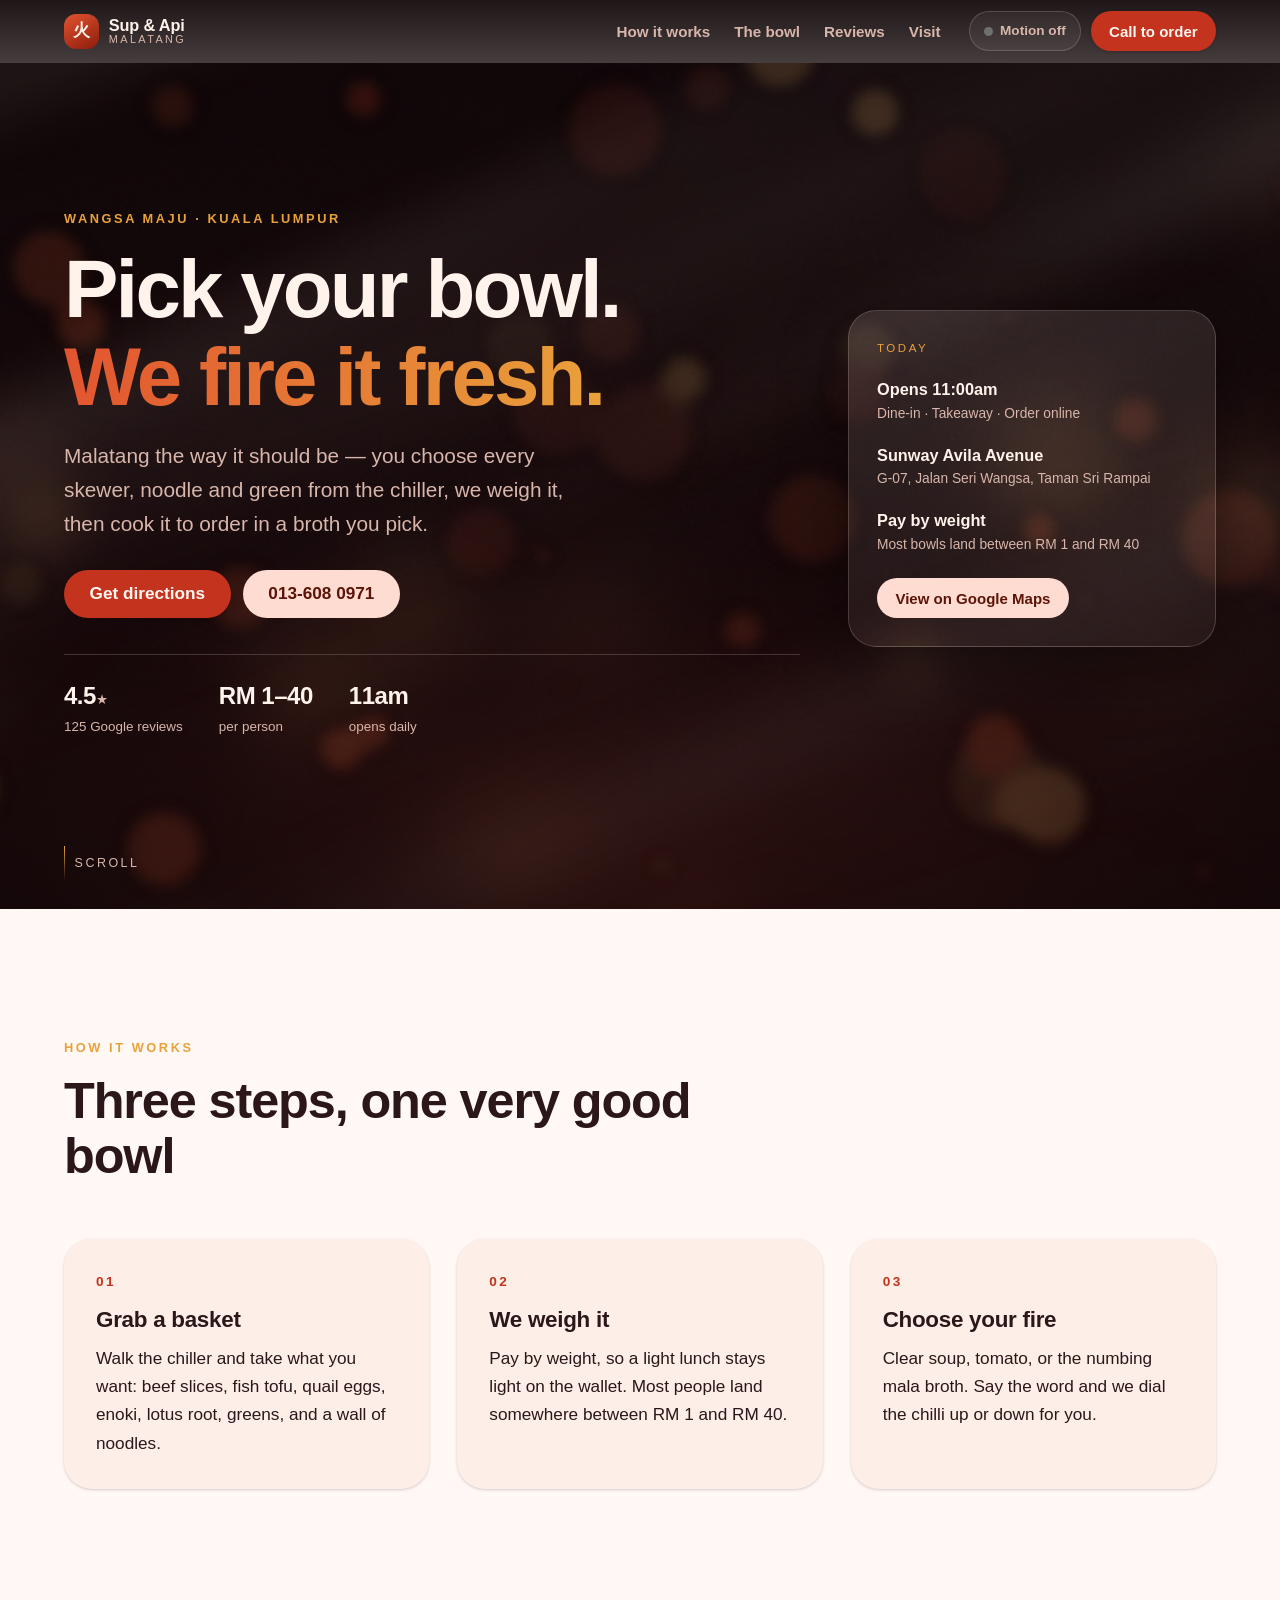
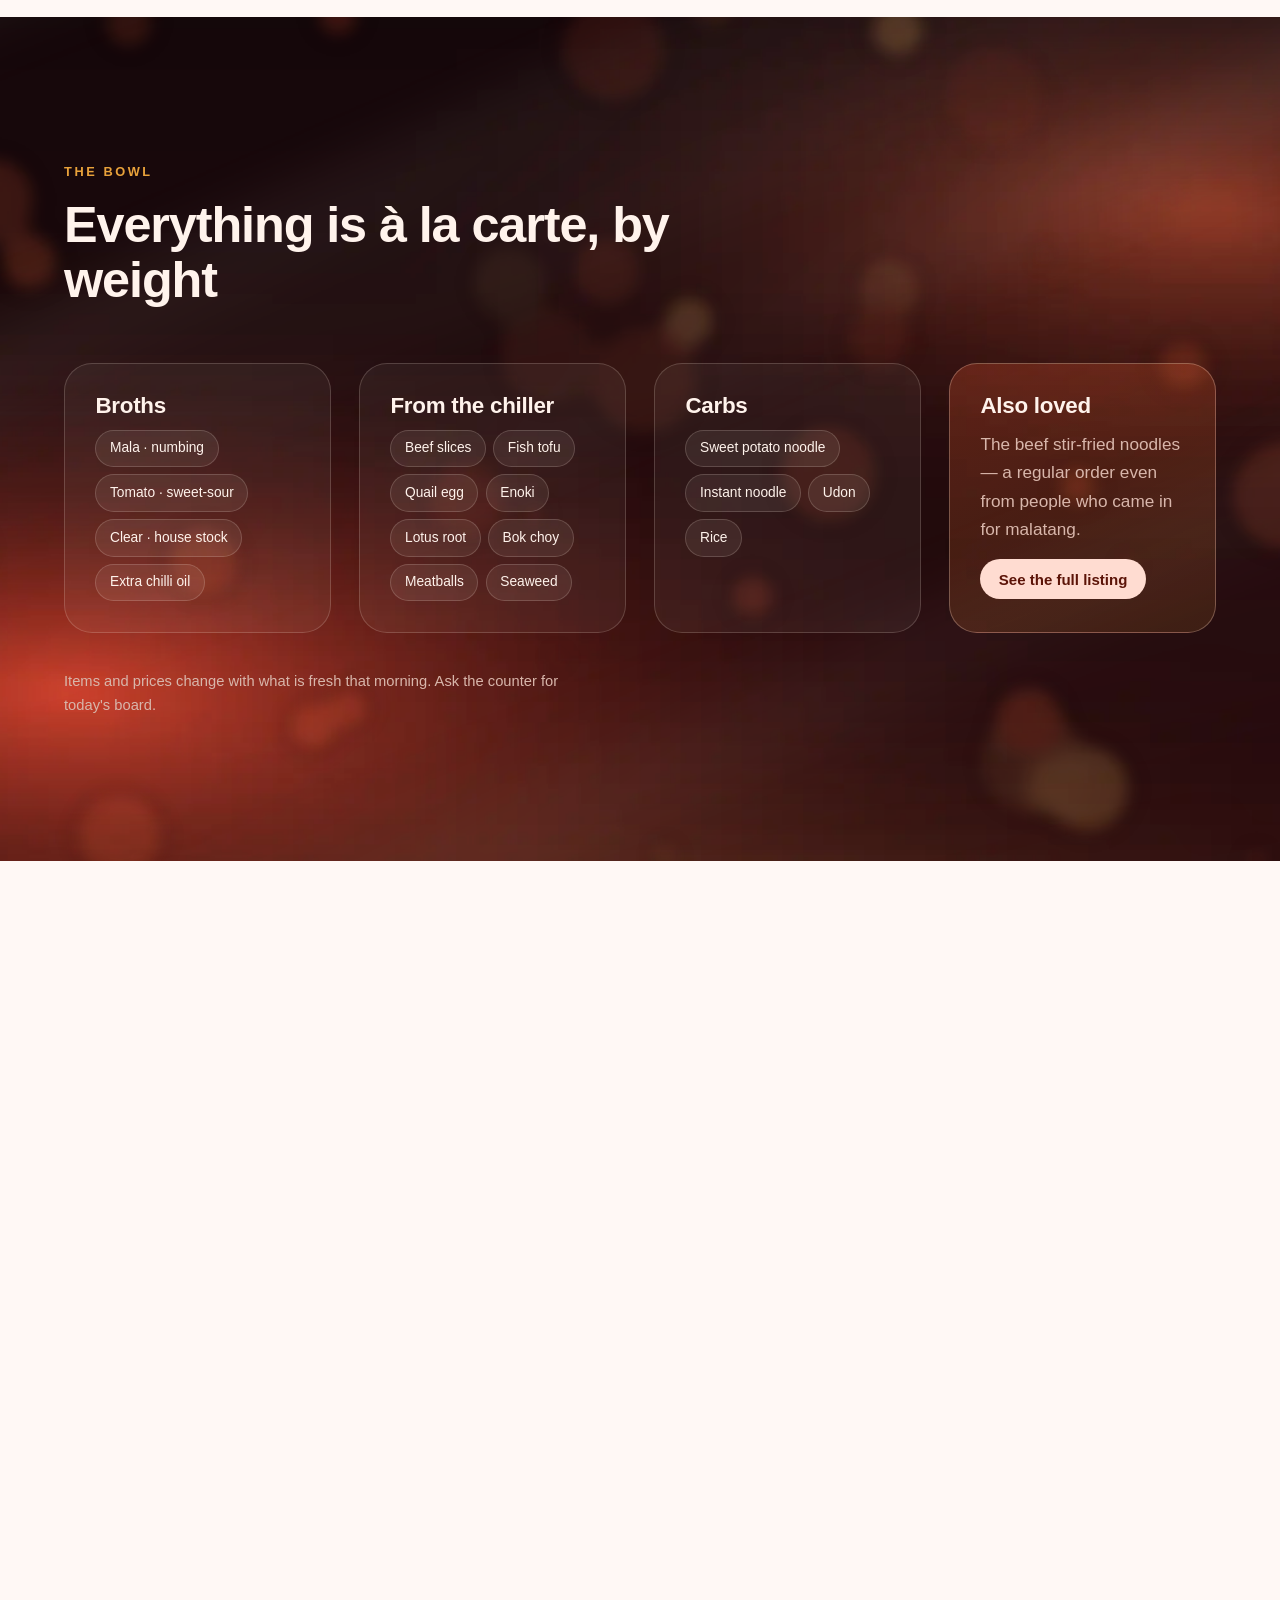
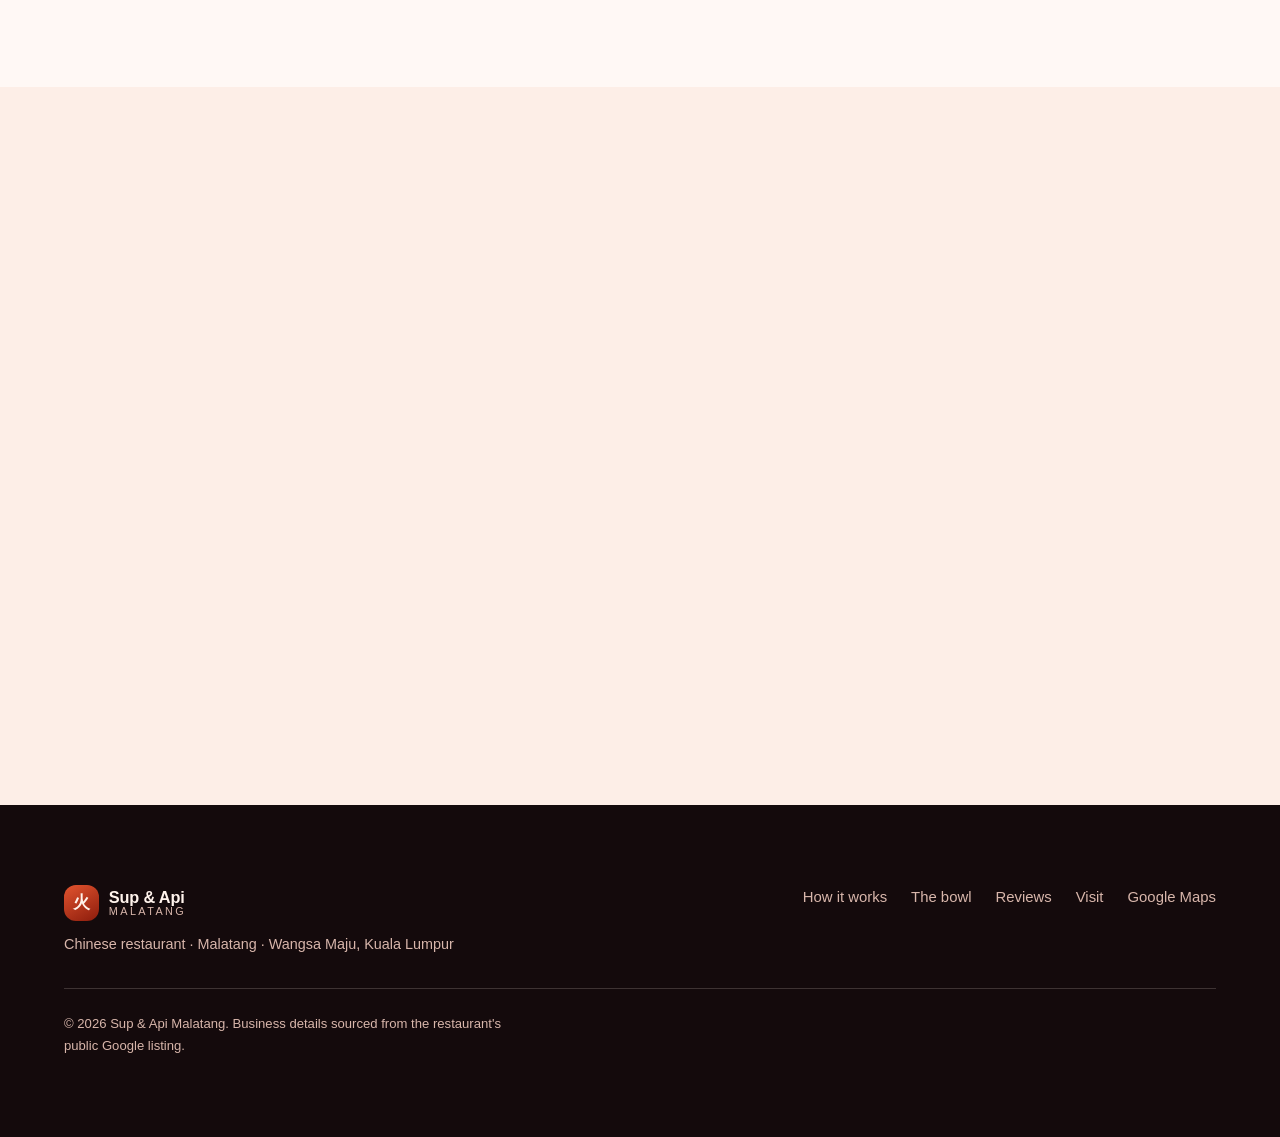
==== index.html @ 3ce21769 "Ship on Vercel: point the origin at the live domain The site is now served from https://supmalatang." ====
<!DOCTYPE html>
<html lang="en" class="no-js">
<head>
<meta charset="utf-8">
<meta name="viewport" content="width=device-width, initial-scale=1, viewport-fit=cover">
<title>Sup &amp; Api Malatang — Halal-friendly Chinese Malatang in Wangsa Maju, KL</title>
<meta name="description" content="Sup &amp; Api Malatang in Taman Sri Rampai, Wangsa Maju. Pick your own ingredients, we fire them fresh in your choice of broth. Rated 4.5★ from 125 Google reviews, RM 1–40 per person. Dine-in and takeaway, open daily from 11am.">
<link rel="canonical" href="https://supmalatang.vercel.app/">
<meta name="theme-color" content="#140a0c">
<meta name="robots" content="index, follow, max-image-preview:large, max-snippet:-1">
<meta name="author" content="Sup &amp; Api Malatang">
<meta name="geo.region" content="MY-14">
<meta name="geo.placename" content="Taman Sri Rampai, Kuala Lumpur">
<meta name="geo.position" content="3.19306;101.73781">
<meta name="ICBM" content="3.19306, 101.73781">

<meta property="og:type" content="restaurant.restaurant">
<meta property="og:site_name" content="Sup &amp; Api Malatang">
<meta property="og:locale" content="en_MY">
<meta property="og:title" content="Sup &amp; Api Malatang — Pick your bowl. We fire it fresh.">
<meta property="og:description" content="Build-your-own malatang in Wangsa Maju, Kuala Lumpur. 4.5★ from 125 Google reviews · RM 1–40 per person · Dine-in &amp; takeaway.">
<meta property="og:url" content="https://supmalatang.vercel.app/">
<meta property="og:image" content="https://supmalatang.vercel.app/assets/img/og.jpg">
<meta property="og:image:secure_url" content="https://supmalatang.vercel.app/assets/img/og.jpg">
<meta property="og:image:type" content="image/jpeg">
<meta property="og:image:width" content="1200">
<meta property="og:image:height" content="630">
<meta property="og:image:alt" content="Sup &amp; Api Malatang — Wangsa Maju, Kuala Lumpur">
<meta name="twitter:card" content="summary_large_image">
<meta name="twitter:title" content="Sup &amp; Api Malatang — Pick your bowl. We fire it fresh.">
<meta name="twitter:description" content="Build-your-own malatang in Wangsa Maju, Kuala Lumpur. 4.5★ · RM 1–40 per person.">
<meta name="twitter:image" content="https://supmalatang.vercel.app/assets/img/og.jpg">
<meta name="twitter:image:alt" content="Sup &amp; Api Malatang — Wangsa Maju, Kuala Lumpur">

<link rel="icon" href="assets/img/favicon.svg" type="image/svg+xml">
<link rel="apple-touch-icon" href="assets/img/apple-touch-icon.png">
<link rel="manifest" href="site.webmanifest">
<link rel="preload" as="image" href="assets/video/hero-poster.jpg" fetchpriority="high">
<link rel="stylesheet" href="assets/css/site.css">
<script>document.documentElement.classList.replace('no-js','js');</script>
</head>
<body>
<a class="skip-link" href="#main">Skip to main content</a>

<header class="site-head" id="top">
  <a class="brand" href="#top" aria-label="Sup and Api Malatang, home">
    <span class="brand__mark" aria-hidden="true">火</span>
    <span class="brand__text"><b>Sup&nbsp;&amp;&nbsp;Api</b><span>Malatang</span></span>
  </a>
  <nav class="site-nav" aria-label="Primary">
    <a href="#how">How it works</a>
    <a href="#menu">The bowl</a>
    <a href="#reviews">Reviews</a>
    <a href="#visit">Visit</a>
  </nav>
  <div class="head-actions">
    <button class="motion-toggle" type="button" id="motion-toggle" aria-pressed="false">
      <span class="motion-toggle__dot" aria-hidden="true"></span>
      <span class="motion-toggle__label">Motion</span>
    </button>
    <a class="btn btn--filled btn--sm" href="tel:+60136080971">Call to order</a>
  </div>
</header>

<main id="main">

  <!-- ── Hero: three parallax depths over a looping ambient plate ── -->
  <section class="hero" id="hero" data-parallax-scene>
    <div class="hero__media" data-parallax-layer data-depth="0.10" aria-hidden="true">
      <video class="hero__video" id="hero-video"
             poster="assets/video/hero-poster.jpg"
             autoplay muted loop playsinline disablepictureinpicture
             preload="metadata" tabindex="-1">
        <source src="assets/video/hero.webm" type="video/webm">
        <source src="assets/video/hero.mp4" type="video/mp4">
      </video>
      <span class="hero__scrim"></span>
    </div>
    <div class="hero__spice" data-parallax-layer data-depth="0.26" aria-hidden="true"></div>
    <div class="hero__steam" data-parallax-layer data-depth="0.46" aria-hidden="true"></div>

    <div class="hero__inner" data-parallax-layer data-depth="-0.08">
      <p class="eyebrow">Wangsa Maju · Kuala Lumpur</p>
      <h1 class="hero__title">Pick your bowl.<br><em>We fire it fresh.</em></h1>
      <p class="hero__lede">Malatang the way it should be — you choose every skewer, noodle and
        green from the chiller, we weigh it, then cook it to order in a broth you pick.</p>
      <div class="cta-row">
        <a class="btn btn--filled" href="https://maps.app.goo.gl/9yixVFVDJVkm1ZBU8"
           target="_blank" rel="noopener">Get directions</a>
        <a class="btn btn--tonal" href="tel:+60136080971">013-608 0971</a>
      </div>
      <ul class="stat-row">
        <li><b>4.5<span aria-hidden="true">★</span></b><span>125 Google reviews</span></li>
        <li><b>RM 1–40</b><span>per person</span></li>
        <li><b>11am</b><span>opens daily</span></li>
      </ul>
    </div>
    <aside class="hero__card" data-parallax-layer data-depth="-0.18">
      <p class="hero__card-label">Today</p>
      <p class="hero__card-line"><b>Opens 11:00am</b><span>Dine-in · Takeaway · Order online</span></p>
      <p class="hero__card-line"><b>Sunway Avila Avenue</b><span>G-07, Jalan Seri Wangsa, Taman Sri Rampai</span></p>
      <p class="hero__card-line"><b>Pay by weight</b><span>Most bowls land between RM 1 and RM 40</span></p>
      <a class="btn btn--tonal btn--sm" href="https://maps.app.goo.gl/9yixVFVDJVkm1ZBU8"
         target="_blank" rel="noopener">View on Google Maps</a>
    </aside>
    <a class="hero__scroll" href="#how"><span aria-hidden="true"></span>Scroll</a>
  </section>

  <!-- ── How it works ── -->
  <section class="section" id="how">
    <div class="section__head">
      <p class="eyebrow">How it works</p>
      <h2>Three steps, one very good bowl</h2>
    </div>
    <ol class="steps">
      <li class="card reveal" style="--i:0">
        <span class="step__num">01</span>
        <h3>Grab a basket</h3>
        <p>Walk the chiller and take what you want: beef slices, fish tofu, quail eggs,
          enoki, lotus root, greens, and a wall of noodles.</p>
      </li>
      <li class="card reveal" style="--i:1">
        <span class="step__num">02</span>
        <h3>We weigh it</h3>
        <p>Pay by weight, so a light lunch stays light on the wallet. Most people land
          somewhere between RM 1 and RM 40.</p>
      </li>
      <li class="card reveal" style="--i:2">
        <span class="step__num">03</span>
        <h3>Choose your fire</h3>
        <p>Clear soup, tomato, or the numbing mala broth. Say the word and we dial the
          chilli up or down for you.</p>
      </li>
    </ol>
  </section>

  <!-- ── Parallax band: layered depth plates ── -->
  <section class="band" id="menu" data-parallax-scene aria-labelledby="menu-title">
    <div class="band__back" data-parallax-layer data-depth="0.14" aria-hidden="true"></div>
    <div class="band__mid" data-parallax-layer data-depth="0.32" aria-hidden="true"></div>
    <div class="band__front" data-parallax-layer data-depth="0.55" aria-hidden="true"></div>
    <div class="band__inner">
      <div class="section__head section__head--light">
        <p class="eyebrow">The bowl</p>
        <h2 id="menu-title">Everything is à la carte, by weight</h2>
      </div>
      <div class="menu-grid">
        <article class="menu-card reveal" style="--i:0">
          <h3>Broths</h3>
          <ul class="chips">
            <li>Mala · numbing</li><li>Tomato · sweet-sour</li><li>Clear · house stock</li>
            <li>Extra chilli oil</li>
          </ul>
        </article>
        <article class="menu-card reveal" style="--i:1">
          <h3>From the chiller</h3>
          <ul class="chips">
            <li>Beef slices</li><li>Fish tofu</li><li>Quail egg</li><li>Enoki</li>
            <li>Lotus root</li><li>Bok choy</li><li>Meatballs</li><li>Seaweed</li>
          </ul>
        </article>
        <article class="menu-card reveal" style="--i:2">
          <h3>Carbs</h3>
          <ul class="chips">
            <li>Sweet potato noodle</li><li>Instant noodle</li><li>Udon</li><li>Rice</li>
          </ul>
        </article>
        <article class="menu-card menu-card--accent reveal" style="--i:3">
          <h3>Also loved</h3>
          <p>The beef stir-fried noodles — a regular order even from people who came in
            for malatang.</p>
          <a class="btn btn--tonal btn--sm" href="https://maps.app.goo.gl/9yixVFVDJVkm1ZBU8"
             target="_blank" rel="noopener">See the full listing</a>
        </article>
      </div>
      <p class="band__note">Items and prices change with what is fresh that morning.
        Ask the counter for today's board.</p>
    </div>
  </section>

  <!-- ── Reviews ── -->
  <section class="section" id="reviews">
    <div class="section__head">
      <p class="eyebrow">Reviews</p>
      <h2>4.5 out of 5, across 125 Google reviews</h2>
    </div>
    <figure class="quote reveal">
      <blockquote>
        <p>“A good halal Chinese spot I've found in KL. The Malatang is very nice with plenty
          of fresh ingredients to choose from. The beef stir-fried noodles are also very tasty
          and full of flavour. Prices are quite affordable. Definitely recommended.
          Will come back again!”</p>
      </blockquote>
      <figcaption>Google review · 5 months ago</figcaption>
    </figure>
    <p class="quote-note">Reviews are quoted from the restaurant's public Google listing.
      <a href="https://maps.app.goo.gl/9yixVFVDJVkm1ZBU8" target="_blank" rel="noopener">Read all
      125 reviews</a>.</p>
  </section>

  <!-- ── Visit ── -->
  <section class="section section--visit" id="visit">
    <div class="section__head">
      <p class="eyebrow">Visit</p>
      <h2>Find us in Sunway Avila Avenue</h2>
    </div>
    <div class="visit-grid">
      <article class="card reveal">
        <h3>Address</h3>
        <address>
          G-07, Sunway Avila Avenue,<br>
          1, Jalan Seri Wangsa, Taman Sri Rampai,<br>
          Wangsa Maju, 53300 Kuala Lumpur,<br>
          Federal Territory of Kuala Lumpur, Malaysia
        </address>
        <p class="pluscode">Plus code <b>5PVQ+64</b> Taman Sri Rampai</p>
        <a class="btn btn--filled btn--sm" href="https://maps.app.goo.gl/9yixVFVDJVkm1ZBU8"
           target="_blank" rel="noopener">Open in Google Maps</a>
      </article>
      <article class="card reveal" style="--i:1">
        <h3>Hours &amp; contact</h3>
        <p class="hours"><b>Opens daily at 11:00am.</b><br>
          Closing time varies — the Google listing always has today's hours.</p>
        <p><a class="link" href="tel:+60136080971">013-608 0971</a></p>
        <ul class="chips chips--plain">
          <li>Dine-in</li><li>Takeaway</li><li>Order online</li>
        </ul>
      </article>
    </div>
  </section>
</main>

<footer class="site-foot">
  <div class="foot-grid">
    <div>
      <p class="brand brand--foot"><span class="brand__mark" aria-hidden="true">火</span>
        <span class="brand__text"><b>Sup&nbsp;&amp;&nbsp;Api</b><span>Malatang</span></span></p>
      <p class="foot-note">Chinese restaurant · Malatang · Wangsa Maju, Kuala Lumpur</p>
    </div>
    <nav aria-label="Footer">
      <a href="#how">How it works</a>
      <a href="#menu">The bowl</a>
      <a href="#reviews">Reviews</a>
      <a href="#visit">Visit</a>
      <a href="https://maps.app.goo.gl/9yixVFVDJVkm1ZBU8" target="_blank" rel="noopener">Google Maps</a>
    </nav>
  </div>
  <p class="copyright">© <span id="year">2026</span> Sup &amp; Api Malatang. Business details
    sourced from the restaurant's public Google listing.</p>
</footer>

<a class="mobile-cta" href="tel:+60136080971">
  <span>Call to order</span><b>013-608 0971</b>
</a>

<script src="assets/js/parallax.js" defer></script>
<script type="application/ld+json">
{
  "@context": "https://schema.org",
  "@type": "Restaurant",
  "@id": "https://supmalatang.vercel.app/#restaurant",
  "name": "Sup & Api Malatang",
  "url": "https://supmalatang.vercel.app/",
  "image": "https://supmalatang.vercel.app/assets/img/og.jpg",
  "description": "Build-your-own malatang in Wangsa Maju, Kuala Lumpur. Pick your ingredients from the chiller, pay by weight, and choose your broth.",
  "servesCuisine": ["Chinese", "Malatang", "Sichuan"],
  "priceRange": "RM 1–40",
  "currenciesAccepted": "MYR",
  "telephone": "+60 13-608 0971",
  "address": {
    "@type": "PostalAddress",
    "streetAddress": "G-07, Sunway Avila Avenue, 1 Jalan Seri Wangsa, Taman Sri Rampai",
    "addressLocality": "Wangsa Maju",
    "addressRegion": "Kuala Lumpur",
    "postalCode": "53300",
    "addressCountry": "MY"
  },
  "geo": { "@type": "GeoCoordinates", "latitude": 3.19306, "longitude": 101.73781 },
  "hasMap": "https://maps.app.goo.gl/9yixVFVDJVkm1ZBU8",
  "sameAs": ["https://maps.app.goo.gl/9yixVFVDJVkm1ZBU8"],
  "openingHours": "Mo-Su 11:00",
  "acceptsReservations": "False",
  "aggregateRating": {
    "@type": "AggregateRating",
    "ratingValue": "4.5",
    "reviewCount": "125",
    "bestRating": "5",
    "worstRating": "1"
  }
}
</script>
</body>
</html>
---- assets/css/site.css ----
/* ============================================================================
   Sup & Api Malatang — Stitch/Material-3 flavoured design system
   Tokens → primitives → components. No framework, no webfont request.
   ========================================================================= */

:root {
  /* colour roles */
  --ink:            #140a0c;
  --ink-2:          #241417;
  --surface:        #fff8f5;
  --surface-2:      #fdeee7;
  --surface-3:      #f8ddd2;
  --on-surface:     #2b171a;
  --on-surface-dim: #6d5257;
  --primary:        #c4331d;
  --primary-hot:    #e2542f;
  --on-primary:     #fff6f2;
  --primary-cont:   #ffdcd1;
  --on-primary-cont:#5c1408;
  --gold:           #e9a23b;
  --outline:        #e6c8bd;
  --outline-dark:   rgba(255, 236, 228, .18);
  --on-dark:        #fff3ec;
  --on-dark-dim:    #d8b6ab;

  /* shape + elevation */
  --r-sm: 12px;  --r-md: 20px;  --r-lg: 28px;  --r-full: 999px;
  --e1: 0 1px 2px rgba(52, 12, 6, .10), 0 1px 3px 1px rgba(52, 12, 6, .06);
  --e2: 0 2px 6px 2px rgba(52, 12, 6, .08), 0 1px 2px rgba(52, 12, 6, .12);
  --e3: 0 8px 24px rgba(52, 12, 6, .14);

  /* rhythm */
  --gap: clamp(1rem, 2.5vw, 1.75rem);
  --pad: clamp(1.25rem, 5vw, 5rem);
  --section-y: clamp(4rem, 10vw, 8.5rem);
  --measure: 62ch;

  /* motion */
  --ease-emph: cubic-bezier(.2, 0, 0, 1);
  --dur: .45s;

  --font: "Segoe UI", Roboto, "Helvetica Neue", -apple-system, BlinkMacSystemFont,
          "Noto Sans", Arial, system-ui, sans-serif;
}

*, *::before, *::after { box-sizing: border-box; }

html {
  scroll-behavior: smooth;
  -webkit-text-size-adjust: 100%;
  scroll-padding-top: 5.5rem;
}

body {
  margin: 0;
  background: var(--surface);
  color: var(--on-surface);
  font-family: var(--font);
  font-size: clamp(1rem, .96rem + .22vw, 1.075rem);
  line-height: 1.65;
  -webkit-font-smoothing: antialiased;
  overflow-x: hidden;
}

h1, h2, h3 { line-height: 1.08; letter-spacing: -.022em; margin: 0 0 .5em; font-weight: 700; }
h2 { font-size: clamp(1.85rem, 1.2rem + 2.6vw, 3.15rem); }
h3 { font-size: clamp(1.15rem, 1.02rem + .5vw, 1.4rem); letter-spacing: -.012em; }
p  { margin: 0 0 1rem; max-width: var(--measure); }
img, video { display: block; max-width: 100%; }

a { color: var(--primary); text-decoration-thickness: .08em; text-underline-offset: .18em; }

:focus-visible {
  outline: 3px solid var(--primary-hot);
  outline-offset: 3px;
  border-radius: 6px;
}

.skip-link {
  position: fixed; inset-inline-start: 1rem; top: -100%;
  z-index: 100; padding: .8rem 1.2rem; border-radius: var(--r-full);
  background: var(--primary); color: var(--on-primary);
  font-weight: 600; text-decoration: none;
}
.skip-link:focus { top: 1rem; }

/* ── Buttons ───────────────────────────────────────────────────────────── */
.btn {
  --btn-bg: transparent; --btn-fg: var(--on-surface);
  display: inline-flex; align-items: center; justify-content: center; gap: .5rem;
  min-height: 3rem; padding: .8rem 1.6rem;
  border: 0; border-radius: var(--r-full);
  background: var(--btn-bg); color: var(--btn-fg);
  font: inherit; font-weight: 650; line-height: 1;
  text-decoration: none; cursor: pointer;
  transition: transform .18s var(--ease-emph), box-shadow .18s var(--ease-emph),
              background-color .18s var(--ease-emph);
}
.btn--filled { --btn-bg: var(--primary); --btn-fg: var(--on-primary); box-shadow: var(--e1); }
.btn--filled:hover { --btn-bg: var(--primary-hot); box-shadow: var(--e2); transform: translateY(-1px); }
.btn--tonal  { --btn-bg: var(--primary-cont); --btn-fg: var(--on-primary-cont); }
.btn--tonal:hover { --btn-bg: #ffcdbe; transform: translateY(-1px); }
.btn--sm { min-height: 2.5rem; padding: .6rem 1.15rem; font-size: .94rem; }
.btn:active { transform: translateY(0) scale(.985); }

.link { font-weight: 650; }

/* ── Header ────────────────────────────────────────────────────────────── */
.site-head {
  position: sticky; top: 0; z-index: 50;
  display: flex; align-items: center; gap: var(--gap);
  padding: .7rem var(--pad);
  background: linear-gradient(180deg, rgba(16, 7, 9, .94), rgba(16, 7, 9, .78));
  border-bottom: 1px solid var(--outline-dark);
  color: var(--on-dark);
}

.brand { display: flex; align-items: center; gap: .6rem; text-decoration: none; color: inherit; }
.brand__mark {
  display: grid; place-items: center; width: 2.2rem; height: 2.2rem;
  border-radius: var(--r-sm);
  background: linear-gradient(150deg, var(--primary-hot), #8c1c0c);
  color: #fff2ea; font-size: 1.05rem; font-weight: 700;
}
.brand__text { display: flex; flex-direction: column; line-height: 1.05; }
.brand__text b { font-size: 1.02rem; letter-spacing: -.01em; }
.brand__text span { font-size: .68rem; letter-spacing: .22em; text-transform: uppercase; color: var(--on-dark-dim); }

.site-nav { display: none; margin-inline-start: auto; gap: 1.5rem; }
.site-nav a { color: var(--on-dark-dim); text-decoration: none; font-size: .95rem; font-weight: 600; }
.site-nav a:hover { color: var(--on-dark); }

.head-actions { margin-inline-start: auto; display: flex; align-items: center; gap: .6rem; }
.site-nav ~ .head-actions { margin-inline-start: 0; }

.motion-toggle {
  display: inline-flex; align-items: center; gap: .45rem;
  min-height: 2.5rem; padding: .45rem .9rem;
  border: 1px solid var(--outline-dark); border-radius: var(--r-full);
  background: rgba(255, 243, 236, .06); color: var(--on-dark-dim);
  font: inherit; font-size: .85rem; font-weight: 600; cursor: pointer;
}
.motion-toggle__dot {
  width: .55rem; height: .55rem; border-radius: 50%;
  background: var(--gold); box-shadow: 0 0 0 3px rgba(233, 162, 59, .22);
}
.motion-toggle[aria-pressed="true"] .motion-toggle__dot { background: #6f6f6f; box-shadow: none; }
.motion-toggle[aria-pressed="true"] .motion-toggle__label::after { content: " off"; }
.motion-toggle[aria-pressed="false"] .motion-toggle__label::after { content: " on"; }

/* ── Hero ──────────────────────────────────────────────────────────────── */
.hero {
  position: relative; isolation: isolate; overflow: hidden;
  min-height: min(94svh, 900px);
  display: grid; align-items: center;
  padding: clamp(4rem, 11vh, 7rem) var(--pad) clamp(6rem, 14vh, 8rem);
  background: var(--ink);
  color: var(--on-dark);
}

.hero__media, .hero__spice, .hero__steam {
  position: absolute; inset: -12% -2%; z-index: -3;
  backface-visibility: hidden;
  contain: strict;
}
.hero__video {
  width: 100%; height: 100%; object-fit: cover;
}
.hero__scrim {
  position: absolute; inset: 0;
  background:
    radial-gradient(120% 80% at 20% 30%, rgba(20, 8, 10, .35), transparent 60%),
    linear-gradient(180deg, rgba(16, 7, 9, .82) 0%, rgba(16, 7, 9, .58) 42%, rgba(16, 7, 9, .93) 100%);
}
.hero__spice {
  z-index: -2;
  background: url("../img/layer-mid.webp") center/cover no-repeat;
  opacity: .42;
}
.hero__steam {
  z-index: -1;
  background: url("../img/layer-front.webp") center/cover no-repeat;
  opacity: .3;
}

.hero__inner { position: relative; max-width: 60rem; }

.eyebrow {
  margin: 0 0 1rem;
  font-size: .8rem; font-weight: 700; letter-spacing: .2em; text-transform: uppercase;
  color: var(--gold);
}

.hero__title {
  font-size: clamp(2.5rem, 1.4rem + 5.2vw, 5.1rem);
  letter-spacing: -.035em;
  margin-bottom: 1.1rem;
}
.hero__title em {
  font-style: normal;
  background: linear-gradient(96deg, var(--primary-hot), var(--gold));
  -webkit-background-clip: text; background-clip: text; color: transparent;
}
.hero__lede { font-size: clamp(1.05rem, .98rem + .5vw, 1.3rem); color: var(--on-dark-dim); max-width: 46ch; }

.cta-row { display: flex; flex-wrap: wrap; gap: .75rem; margin: 1.75rem 0 2.25rem; }

.stat-row {
  display: flex; flex-wrap: wrap; gap: .6rem 2.25rem;
  margin: 0; padding: 1.35rem 0 0; list-style: none;
  border-top: 1px solid var(--outline-dark);
}
.stat-row li { display: flex; flex-direction: column; }
.stat-row b { font-size: 1.5rem; letter-spacing: -.02em; }
.stat-row span { font-size: .84rem; color: var(--on-dark-dim); }

.hero__card {
  display: none;
  position: absolute; inset-inline-end: var(--pad); top: 50%;
  margin-top: -11rem;                 /* own the transform: the parallax engine writes it */
  width: min(23rem, 32vw); padding: 1.75rem;
  border: 1px solid var(--outline-dark); border-radius: var(--r-lg);
  background: linear-gradient(165deg, rgba(255, 243, 236, .12), rgba(255, 243, 236, .04));
  box-shadow: 0 20px 60px rgba(8, 3, 4, .5);
}
.hero__card-label {
  margin: 0 0 1.1rem; font-size: .72rem; letter-spacing: .22em;
  text-transform: uppercase; color: var(--gold);
}
.hero__card-line { display: flex; flex-direction: column; margin: 0 0 1rem; }
.hero__card-line b { font-size: 1.02rem; color: var(--on-dark); }
.hero__card-line span { font-size: .86rem; color: var(--on-dark-dim); }
.hero__card .btn { margin-top: .35rem; }

.hero__scroll {
  position: absolute; inset-inline-start: var(--pad); bottom: 1.75rem;
  display: inline-flex; align-items: center; gap: .6rem;
  color: var(--on-dark-dim); font-size: .78rem; letter-spacing: .2em;
  text-transform: uppercase; text-decoration: none;
}
.hero__scroll span {
  width: 1px; height: 2.2rem;
  background: linear-gradient(var(--gold), transparent);
  animation: drop 2.4s var(--ease-emph) infinite;
}
@keyframes drop { 0%, 100% { transform: scaleY(.4); opacity: .4; } 50% { transform: scaleY(1); opacity: 1; } }

/* ── Sections ──────────────────────────────────────────────────────────── */
.section { padding: var(--section-y) var(--pad); }
/* Sections below the fold are not painted until they approach the viewport. */
#reviews, #visit { content-visibility: auto; contain-intrinsic-size: auto 60rem; }
.section__head { max-width: 46rem; margin-bottom: clamp(2rem, 5vw, 3.5rem); }
.section__head--light { color: var(--on-dark); }
.section--visit { background: var(--surface-2); }

.card {
  position: relative;
  padding: clamp(1.4rem, 3vw, 2rem);
  border-radius: var(--r-lg);
  background: var(--surface-2);
  box-shadow: var(--e1);
}
.section--visit .card { background: var(--surface); }
.card p:last-child, .card address:last-child { margin-bottom: 0; }

.steps {
  display: grid; gap: var(--gap);
  grid-template-columns: repeat(auto-fit, minmax(min(100%, 17rem), 1fr));
  margin: 0; padding: 0; list-style: none; counter-reset: step;
}
.step__num {
  display: block; margin-bottom: .9rem;
  font-size: .85rem; font-weight: 700; letter-spacing: .18em;
  color: var(--primary);
}

/* ── Parallax band ─────────────────────────────────────────────────────── */
.band {
  position: relative; isolation: isolate; overflow: hidden;
  padding: clamp(5rem, 12vw, 9rem) var(--pad);
  background: var(--ink);
  color: var(--on-dark);
}
.band__back, .band__mid, .band__front {
  position: absolute; inset: -18% -4%; z-index: -1;
  background-position: center; background-size: cover; background-repeat: no-repeat;
  backface-visibility: hidden;
  contain: strict;
}
.band__back  { background-image: url("../img/layer-back.webp"); opacity: .95; }
.band__mid   { background-image: url("../img/layer-mid.webp"); opacity: .5; }
.band__front { background-image: url("../img/layer-front.webp"); opacity: .26; }
.band__inner { position: relative; }

.menu-grid {
  display: grid; gap: var(--gap);
  grid-template-columns: repeat(auto-fit, minmax(min(100%, 15.5rem), 1fr));
}
.menu-card {
  padding: clamp(1.3rem, 3vw, 1.9rem);
  border: 1px solid var(--outline-dark);
  border-radius: var(--r-lg);
  background: rgba(255, 243, 236, .05);
}
.menu-card h3 { color: var(--on-dark); }
.menu-card p { color: var(--on-dark-dim); }
.menu-card--accent {
  background: linear-gradient(160deg, rgba(226, 84, 47, .28), rgba(233, 162, 59, .12));
  border-color: rgba(255, 214, 196, .3);
}

.chips { display: flex; flex-wrap: wrap; gap: .45rem; margin: 0; padding: 0; list-style: none; }
.chips li {
  padding: .4rem .85rem; border-radius: var(--r-full);
  border: 1px solid var(--outline-dark);
  background: rgba(255, 243, 236, .07);
  font-size: .86rem; color: var(--on-dark);
}
.chips--plain li {
  border-color: var(--outline); background: var(--primary-cont); color: var(--on-primary-cont);
}
.band__note { margin: 2.25rem 0 0; color: var(--on-dark-dim); font-size: .92rem; }

/* ── Reviews ───────────────────────────────────────────────────────────── */
.quote {
  margin: 0; padding: clamp(1.75rem, 4vw, 3rem);
  border-radius: var(--r-lg);
  background: var(--surface-2);
  border-inline-start: 5px solid var(--primary);
  box-shadow: var(--e1);
}
.quote blockquote { margin: 0; }
.quote p { font-size: clamp(1.15rem, 1rem + .8vw, 1.6rem); line-height: 1.45; letter-spacing: -.015em; }
.quote figcaption { margin-top: 1rem; font-size: .88rem; color: var(--on-surface-dim); }
.quote-note { margin-top: 1.25rem; font-size: .92rem; color: var(--on-surface-dim); }

/* ── Visit ─────────────────────────────────────────────────────────────── */
.visit-grid {
  display: grid; gap: var(--gap);
  grid-template-columns: repeat(auto-fit, minmax(min(100%, 19rem), 1fr));
}
address { font-style: normal; line-height: 1.75; }
.pluscode { margin-top: .9rem; font-size: .92rem; color: var(--on-surface-dim); }
.hours b { color: var(--on-surface); }

/* ── Footer + mobile CTA ───────────────────────────────────────────────── */
.site-foot {
  padding: clamp(3rem, 7vw, 5rem) var(--pad) 7.5rem;
  background: var(--ink); color: var(--on-dark-dim);
}
.foot-grid {
  display: flex; flex-wrap: wrap; gap: var(--gap);
  justify-content: space-between; align-items: flex-start;
  padding-bottom: 2rem; border-bottom: 1px solid var(--outline-dark);
}
.brand--foot { margin: 0 0 .75rem; color: var(--on-dark); }
.foot-note { margin: 0; font-size: .9rem; }
.site-foot nav { display: flex; flex-wrap: wrap; gap: 1rem 1.5rem; }
.site-foot nav a { color: var(--on-dark-dim); text-decoration: none; font-size: .93rem; }
.site-foot nav a:hover { color: var(--on-dark); text-decoration: underline; }
.copyright { margin: 1.5rem 0 0; font-size: .82rem; }

.mobile-cta {
  position: fixed; inset-inline: .75rem; bottom: .75rem; z-index: 60;
  display: flex; align-items: center; justify-content: space-between;
  padding: .85rem 1.35rem; border-radius: var(--r-full);
  background: var(--primary); color: var(--on-primary);
  text-decoration: none; box-shadow: var(--e3);
}
.mobile-cta span { font-size: .82rem; opacity: .85; }
.mobile-cta b { font-size: 1rem; }

/* ── Scroll reveal (progressive: visible by default without JS) ────────── */
.js .reveal {
  opacity: 0;
  transform: translate3d(0, 22px, 0);
  transition: opacity .6s var(--ease-emph) calc(var(--i, 0) * 70ms),
              transform .6s var(--ease-emph) calc(var(--i, 0) * 70ms);
}
.js .reveal.is-in { opacity: 1; transform: none; }

/* ── Breakpoints ───────────────────────────────────────────────────────── */
@media (min-width: 62rem) {
  .site-nav { display: flex; }
  .hero__card { display: block; }
  .hero__inner { max-width: 46rem; }
  .mobile-cta { display: none; }
  .site-foot { padding-bottom: clamp(3rem, 7vw, 5rem); }
}
/* Keep the sticky call bar from covering the last line of the hero. */
@media (max-width: 61.99rem) {
  .hero { padding-bottom: calc(clamp(6rem, 14vh, 8rem) + 3.5rem); }
}
@media (max-width: 30rem) {
  .head-actions .btn { display: none; }
}

/* Touch input: nothing tappable drops below the 44px comfortable-target size. */
@media (pointer: coarse) {
  .btn--sm, .motion-toggle { min-height: 44px; }
  .chips li { padding: .55rem .95rem; }
  .site-foot nav a { padding: .25rem 0; }
}

/* ── Reduced motion: kill every transform-driven effect ────────────────── */
@media (prefers-reduced-motion: reduce) {
  html { scroll-behavior: auto; }
  *, *::before, *::after {
    animation-duration: .001ms !important;
    animation-iteration-count: 1 !important;
    transition-duration: .001ms !important;
  }
  .js .reveal { opacity: 1; transform: none; }
  .hero__scroll span { animation: none; }
}

/* Motion switched off by the user, at any viewport */
.motion-off .hero__media, .motion-off .hero__spice, .motion-off .hero__steam,
.motion-off .hero__inner, .motion-off .band__back, .motion-off .band__mid,
.motion-off .band__front {
  transform: none !important;
  will-change: auto;
}
.motion-off .hero__scroll span { animation: none; }
.motion-off .reveal { opacity: 1 !important; transform: none !important; }
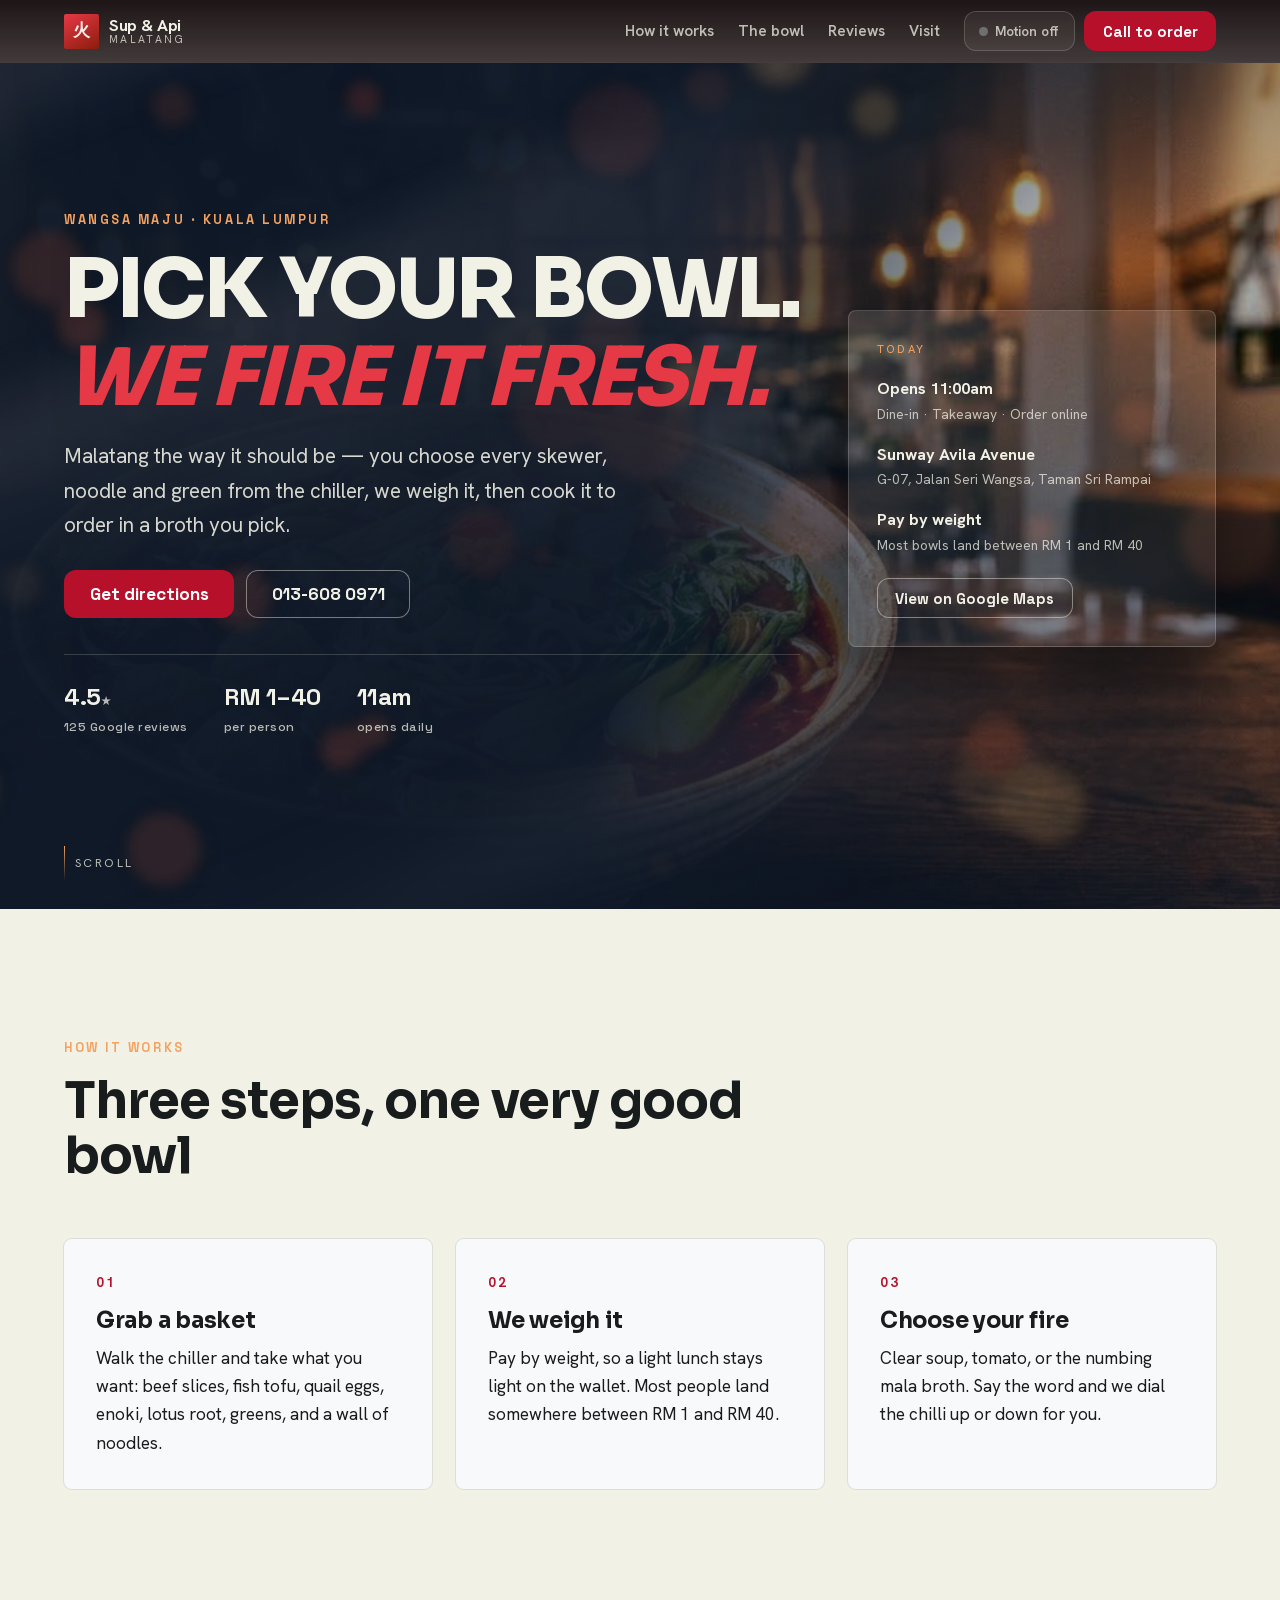
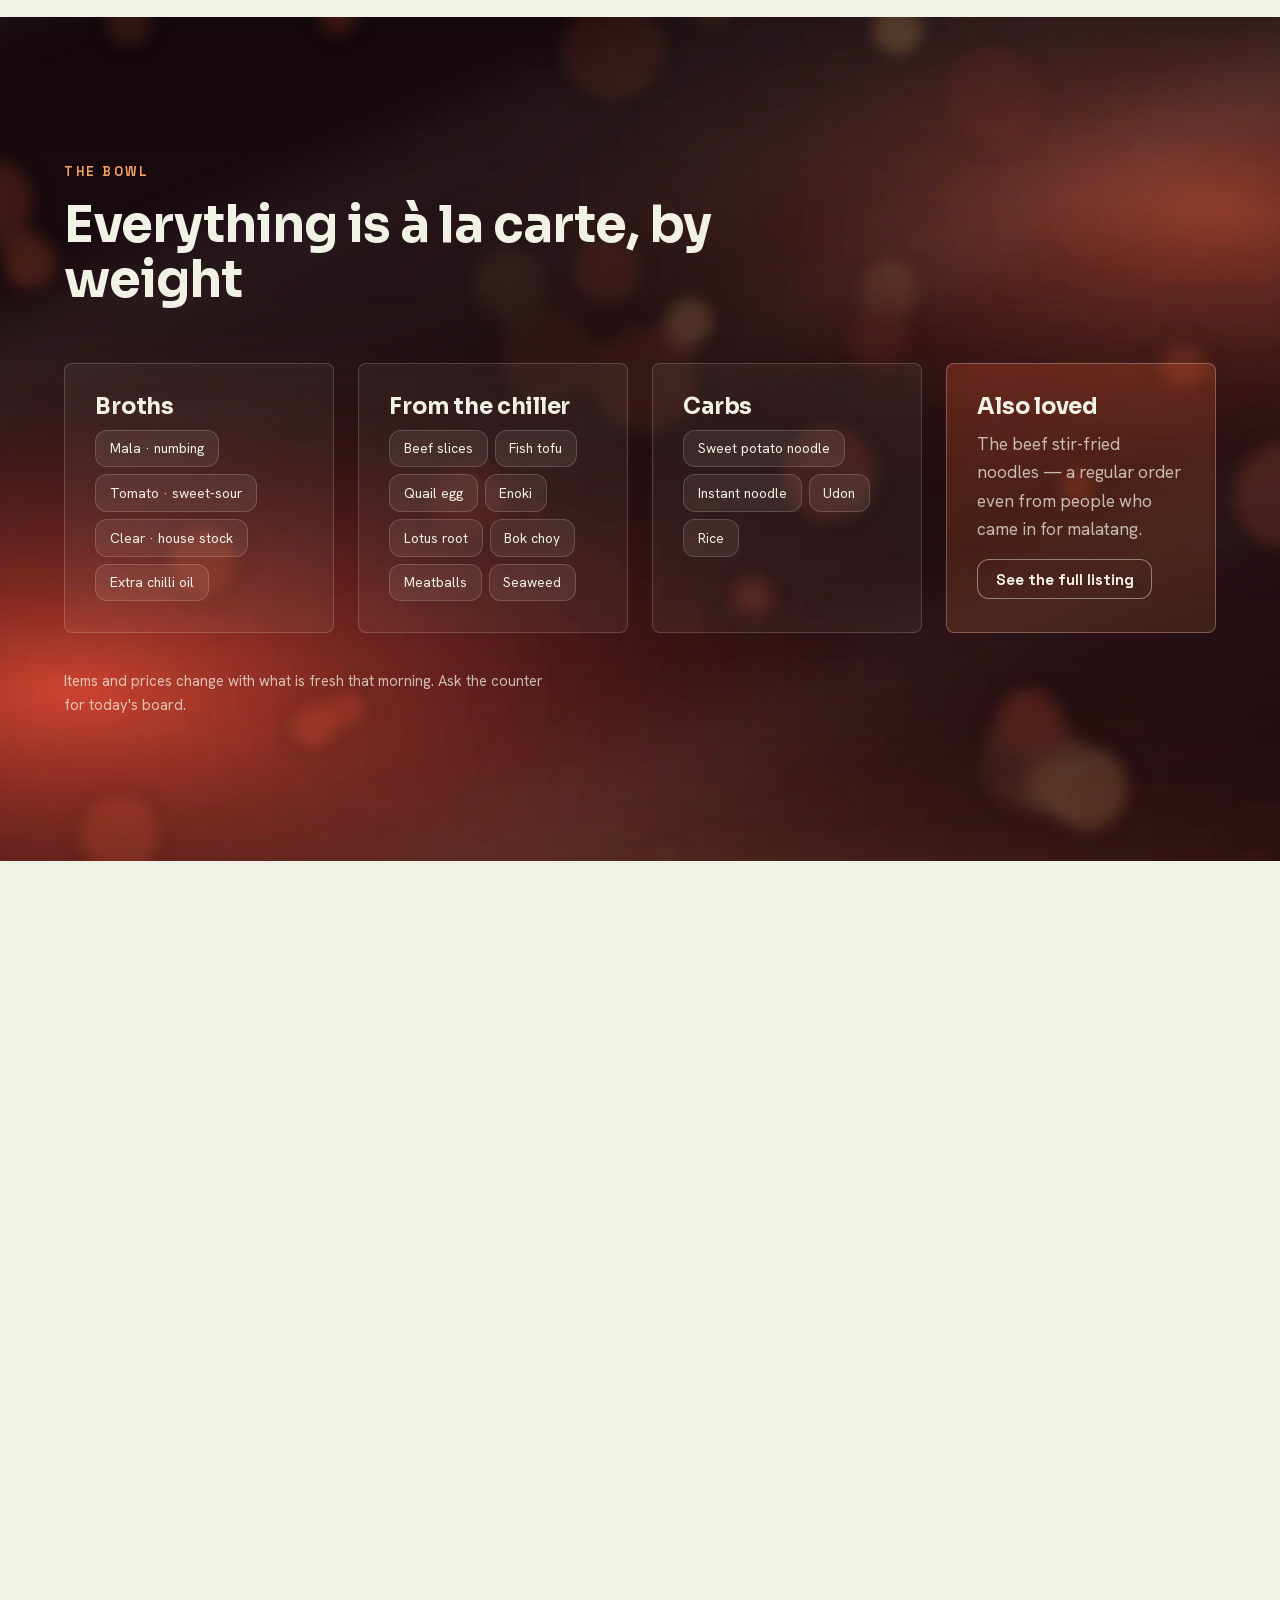
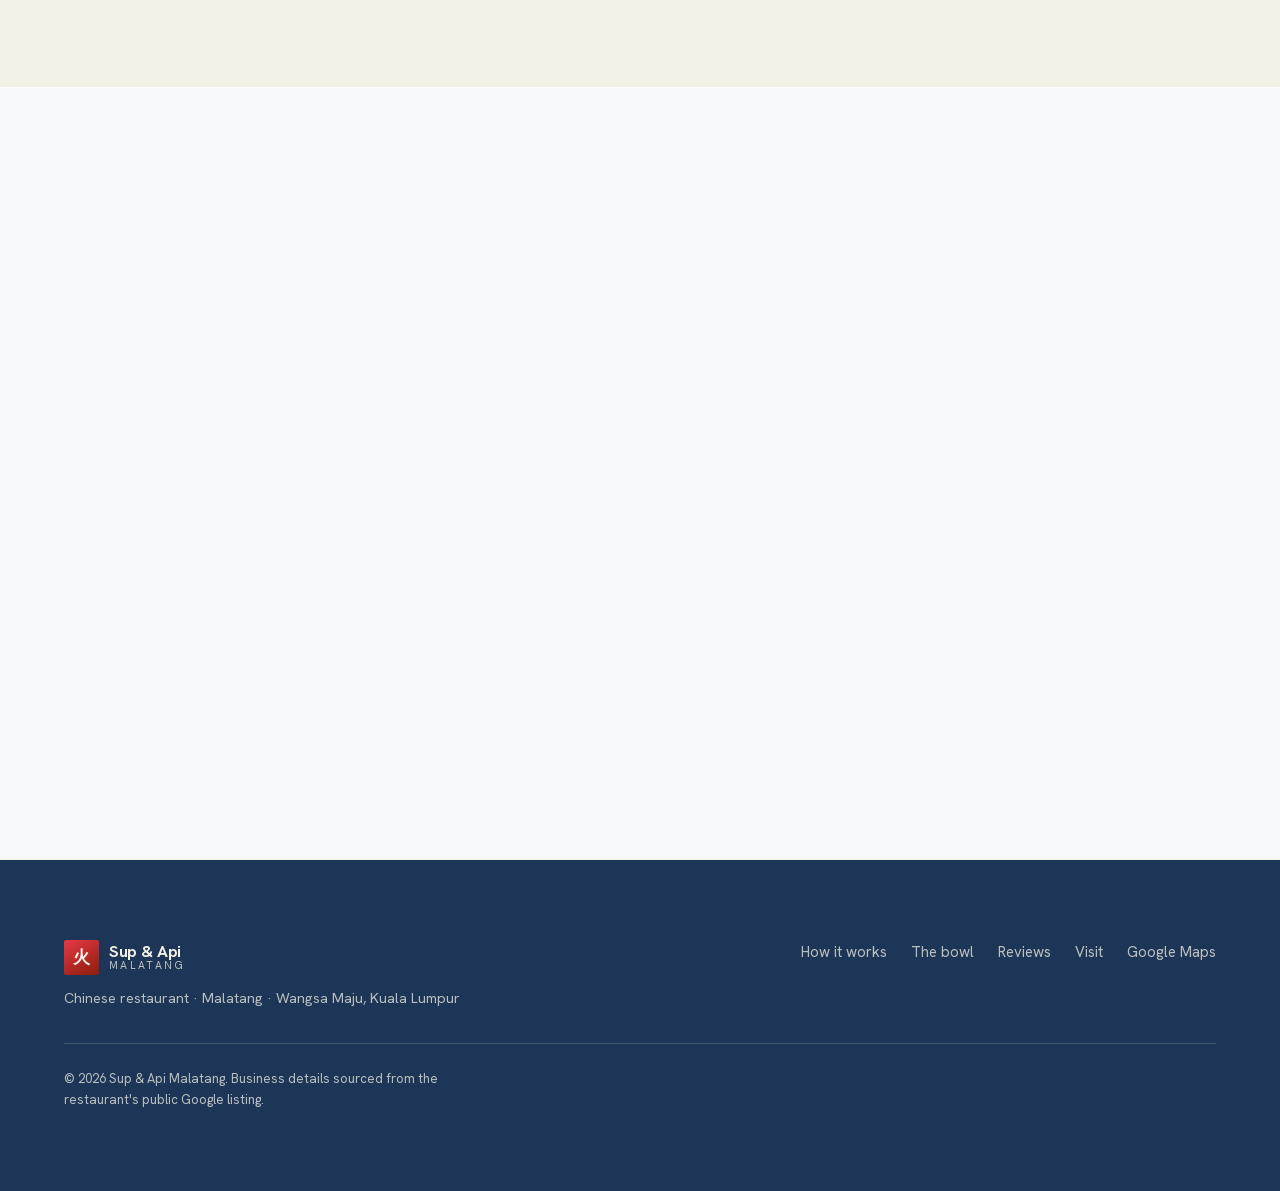
==== commit 717ff71f: "Rebuild the hero on the Stitch design system Adopt the design system from Stitch project 77702380856" ====
--- a/index.html
+++ b/index.html
@@ -35,8 +35,14 @@
 <link rel="icon" href="assets/img/favicon.svg" type="image/svg+xml">
 <link rel="apple-touch-icon" href="assets/img/apple-touch-icon.png">
 <link rel="manifest" href="site.webmanifest">
-<link rel="preload" as="image" href="assets/video/hero-poster.jpg" fetchpriority="high">
-<link rel="stylesheet" href="assets/css/site.css">
+<link rel="preload" as="image" fetchpriority="high"
+        href="assets/img/hero/hero-1152.avif"
+        imagesrcset="assets/img/hero/hero-768.avif 768w,
+                     assets/img/hero/hero-1152.avif 1152w,
+                     assets/img/hero/hero-1376.avif 1376w" imagesizes="100vw">
+  <link rel="preload" href="assets/fonts/sora-var.woff2" as="font" type="font/woff2" crossorigin>
+  <link rel="preload" href="assets/fonts/hanken-grotesk-var.woff2" as="font" type="font/woff2" crossorigin>
+  <link rel="stylesheet" href="assets/css/site.css">
 <script>document.documentElement.classList.replace('no-js','js');</script>
 </head>
 <body>
@@ -67,13 +73,28 @@
   <!-- ── Hero: three parallax depths over a looping ambient plate ── -->
   <section class="hero" id="hero" data-parallax-scene>
     <div class="hero__media" data-parallax-layer data-depth="0.10" aria-hidden="true">
-      <video class="hero__video" id="hero-video"
-             poster="assets/video/hero-poster.jpg"
-             autoplay muted loop playsinline disablepictureinpicture
-             preload="metadata" tabindex="-1">
-        <source src="assets/video/hero.webm" type="video/webm">
-        <source src="assets/video/hero.mp4" type="video/mp4">
-      </video>
+      <picture>
+        <!-- Art direction: phones get a portrait crop centred on the bowl, so the
+             food reads as food instead of an over-zoomed slice of a wide frame. -->
+        <source type="image/avif" media="(max-width: 47rem)" sizes="100vw"
+                srcset="assets/img/hero/hero-p-420.avif 420w,
+                        assets/img/hero/hero-p-640.avif 640w,
+                        assets/img/hero/hero-p-840.avif 840w">
+        <source type="image/webp" media="(max-width: 47rem)" sizes="100vw"
+                srcset="assets/img/hero/hero-p-420.webp 420w,
+                        assets/img/hero/hero-p-640.webp 640w,
+                        assets/img/hero/hero-p-840.webp 840w">
+        <source type="image/avif" sizes="100vw"
+                srcset="assets/img/hero/hero-768.avif 768w,
+                        assets/img/hero/hero-1152.avif 1152w,
+                        assets/img/hero/hero-1376.avif 1376w">
+        <source type="image/webp" sizes="100vw"
+                srcset="assets/img/hero/hero-768.webp 768w,
+                        assets/img/hero/hero-1152.webp 1152w,
+                        assets/img/hero/hero-1376.webp 1376w">
+        <img class="hero__img" src="assets/img/hero/hero-1152.jpg" alt=""
+             width="1376" height="768" fetchpriority="high" decoding="sync">
+      </picture>
       <span class="hero__scrim"></span>
     </div>
     <div class="hero__spice" data-parallax-layer data-depth="0.26" aria-hidden="true"></div>
--- a/assets/css/site.css
+++ b/assets/css/site.css
@@ -1,46 +1,90 @@
 /* ============================================================================
-   Sup & Api Malatang — Stitch/Material-3 flavoured design system
-   Tokens → primitives → components. No framework, no webfont request.
+   Sup & Api Malatang — design system extracted from Stitch
+   Source of truth: Stitch project 7770238085652324842
+   "Accessible Multi-Layer Parallax Site" → design.md + Ritual Scroll Journey
+   Brand: Modern Industrial — the "Api" (fire) of Szechuan heat against the
+   "Sup" of bone broth. Sharp shapes, tonal depth, no decorative shadows.
    ========================================================================= */
 
+/* Self-hosted variable subsets (latin). One file per family, no 3rd-party origin. */
+@font-face {
+  font-family: "Sora";
+  src: url("../fonts/sora-var.woff2") format("woff2-variations");
+  font-weight: 400 800; font-style: normal; font-display: swap;
+}
+@font-face {
+  font-family: "Hanken Grotesk";
+  src: url("../fonts/hanken-grotesk-var.woff2") format("woff2-variations");
+  font-weight: 300 800; font-style: normal; font-display: swap;
+}
+@font-face {
+  font-family: "Space Grotesk";
+  src: url("../fonts/space-grotesk-var.woff2") format("woff2-variations");
+  font-weight: 300 700; font-style: normal; font-display: swap;
+}
+
 :root {
-  /* colour roles */
-  --ink:            #140a0c;
-  --ink-2:          #241417;
-  --surface:        #fff8f5;
-  --surface-2:      #fdeee7;
-  --surface-3:      #f8ddd2;
-  --on-surface:     #2b171a;
-  --on-surface-dim: #6d5257;
-  --primary:        #c4331d;
-  --primary-hot:    #e2542f;
-  --on-primary:     #fff6f2;
-  --primary-cont:   #ffdcd1;
-  --on-primary-cont:#5c1408;
-  --gold:           #e9a23b;
-  --outline:        #e6c8bd;
-  --outline-dark:   rgba(255, 236, 228, .18);
-  --on-dark:        #fff3ec;
-  --on-dark-dim:    #d8b6ab;
-
-  /* shape + elevation */
-  --r-sm: 12px;  --r-md: 20px;  --r-lg: 28px;  --r-full: 999px;
-  --e1: 0 1px 2px rgba(52, 12, 6, .10), 0 1px 3px 1px rgba(52, 12, 6, .06);
-  --e2: 0 2px 6px 2px rgba(52, 12, 6, .08), 0 1px 2px rgba(52, 12, 6, .12);
-  --e3: 0 8px 24px rgba(52, 12, 6, .14);
-
-  /* rhythm */
-  --gap: clamp(1rem, 2.5vw, 1.75rem);
-  --pad: clamp(1.25rem, 5vw, 5rem);
+  /* ---- colour roles (Stitch semantic palette) ---------------------------- */
+  /* Bone White grounds the page — it mimics the creaminess of the signature
+     broth and keeps the high-contrast palette from feeling aggressive. */
+  --bone:           #f1f1e6;
+  --surface:        #f1f1e6;
+  --surface-2:      #f8f9fa;
+  --surface-3:      #edeeef;
+  --surface-lowest: #ffffff;
+  --on-surface:     #191c1d;
+  --on-surface-dim: #5b403f;
+
+  /* "Api" — fire. Primary actions and heat-level indicators. */
+  --primary:        #b7102a;
+  --primary-hot:    #e63946;   /* spice-heat */
+  --on-primary:     #ffffff;
+  --primary-cont:   #db313f;
+  --on-primary-cont:#fffbff;
+
+  /* Aromatic oils — highlights and appetite-stimulating accents only.
+     Never body text on light: fails AA. */
+  --gold:           #f4a261;   /* golden-broth */
+  --secondary:      #8e4e14;
+  --on-secondary:   #ffffff;
+
+  /* Industrial foundation — nav, footer, structural borders. */
+  --charcoal:       #1d3557;
+  --ink:            #1d3557;
+  --ink-2:          #16283f;
+
+  --outline:        #8f6f6e;
+  --outline-variant:#e4bebc;
+  --outline-dark:   rgba(241, 241, 230, .18);
+  --on-dark:        #f1f1e6;
+  --on-dark-dim:    rgba(241, 241, 230, .74);
+
+  /* ---- shape: "Soft Industrial" — crisp, deliberately never pill-shaped -- */
+  --r-sm: 2px;  --r-md: 4px;  --r-lg: 8px;  --r-full: 12px;
+
+  /* ---- depth: tonal layering + hairline outlines, not drop shadows ------- */
+  --e1: 0 0 0 1px rgba(29, 53, 87, .10);
+  --e2: 0 0 0 1px rgba(29, 53, 87, .14);
+  --e3: 0 1px 2px rgba(29, 53, 87, .08), 0 0 0 1px rgba(29, 53, 87, .12);
+  --glow-active: 0 0 0 2px rgba(244, 162, 97, .55);
+
+  /* ---- rhythm: 8px base unit, 24px gutters, 16→64px margins ------------- */
+  --unit: 8px;
+  --gap: 24px;
+  --pad: clamp(16px, 5vw, 64px);
+  --container-max: 1280px;
   --section-y: clamp(4rem, 10vw, 8.5rem);
   --measure: 62ch;
 
-  /* motion */
+  /* ---- motion ----------------------------------------------------------- */
   --ease-emph: cubic-bezier(.2, 0, 0, 1);
   --dur: .45s;
 
-  --font: "Segoe UI", Roboto, "Helvetica Neue", -apple-system, BlinkMacSystemFont,
-          "Noto Sans", Arial, system-ui, sans-serif;
+  /* ---- type: Sora signage / Hanken reading / Space Grotesk instrumentation */
+  --font-headline: "Sora", system-ui, -apple-system, "Segoe UI", sans-serif;
+  --font-body: "Hanken Grotesk", system-ui, -apple-system, "Segoe UI", sans-serif;
+  --font-label: "Space Grotesk", ui-monospace, "Segoe UI", system-ui, sans-serif;
+  --font: var(--font-body);
 }
 
 *, *::before, *::after { box-sizing: border-box; }
@@ -62,7 +106,11 @@
   overflow-x: hidden;
 }
 
-h1, h2, h3 { line-height: 1.08; letter-spacing: -.022em; margin: 0 0 .5em; font-weight: 700; }
+h1, h2, h3 {
+  font-family: var(--font-headline);
+  line-height: 1.08; letter-spacing: -.02em; margin: 0 0 .5em; font-weight: 700;
+}
+h1 { font-weight: 800; }
 h2 { font-size: clamp(1.85rem, 1.2rem + 2.6vw, 3.15rem); }
 h3 { font-size: clamp(1.15rem, 1.02rem + .5vw, 1.4rem); letter-spacing: -.012em; }
 p  { margin: 0 0 1rem; max-width: var(--measure); }
@@ -91,15 +139,31 @@
   min-height: 3rem; padding: .8rem 1.6rem;
   border: 0; border-radius: var(--r-full);
   background: var(--btn-bg); color: var(--btn-fg);
-  font: inherit; font-weight: 650; line-height: 1;
+  font: inherit; font-family: var(--font-label); font-weight: 700; line-height: 1;
   text-decoration: none; cursor: pointer;
   transition: transform .18s var(--ease-emph), box-shadow .18s var(--ease-emph),
               background-color .18s var(--ease-emph);
 }
 .btn--filled { --btn-bg: var(--primary); --btn-fg: var(--on-primary); box-shadow: var(--e1); }
 .btn--filled:hover { --btn-bg: var(--primary-hot); box-shadow: var(--e2); transform: translateY(-1px); }
-.btn--tonal  { --btn-bg: var(--primary-cont); --btn-fg: var(--on-primary-cont); }
-.btn--tonal:hover { --btn-bg: #ffcdbe; transform: translateY(-1px); }
+.btn--tonal {
+  --btn-bg: transparent; --btn-fg: var(--on-dark);
+  box-shadow: inset 0 0 0 1px rgba(241, 241, 230, .45);
+}
+.btn--tonal:hover {
+  --btn-bg: rgba(241, 241, 230, .10);
+  box-shadow: inset 0 0 0 1px rgba(241, 241, 230, .75);
+  transform: translateY(-1px);
+}
+/* On bone-white sections the same secondary flips to charcoal outline + red text */
+.section--light .btn--tonal {
+  --btn-fg: var(--primary);
+  box-shadow: inset 0 0 0 1px rgba(29, 53, 87, .38);
+}
+.section--light .btn--tonal:hover {
+  --btn-bg: rgba(183, 16, 42, .06);
+  box-shadow: inset 0 0 0 1px var(--primary);
+}
 .btn--sm { min-height: 2.5rem; padding: .6rem 1.15rem; font-size: .94rem; }
 .btn:active { transform: translateY(0) scale(.985); }
 
@@ -154,7 +218,7 @@
   min-height: min(94svh, 900px);
   display: grid; align-items: center;
   padding: clamp(4rem, 11vh, 7rem) var(--pad) clamp(6rem, 14vh, 8rem);
-  background: var(--ink);
+  background: var(--charcoal);
   color: var(--on-dark);
 }
 
@@ -163,14 +227,21 @@
   backface-visibility: hidden;
   contain: strict;
 }
-.hero__video {
+.hero__img {
   width: 100%; height: 100%; object-fit: cover;
+  object-position: 84% 60%;
+  /* photograph carries the appetite; scrim carries the legibility */
 }
 .hero__scrim {
   position: absolute; inset: 0;
   background:
-    radial-gradient(120% 80% at 20% 30%, rgba(20, 8, 10, .35), transparent 60%),
-    linear-gradient(180deg, rgba(16, 7, 9, .82) 0%, rgba(16, 7, 9, .58) 42%, rgba(16, 7, 9, .93) 100%);
+    linear-gradient(100deg,
+      rgba(14, 24, 40, .97) 0%,
+      rgba(14, 24, 40, .96) 50%,
+      rgba(14, 24, 40, .58) 63%,
+      rgba(14, 24, 40, .22) 77%,
+      rgba(14, 24, 40, .08) 92%),
+    linear-gradient(180deg, rgba(14, 24, 40, .55) 0%, transparent 32%, rgba(14, 24, 40, .80) 100%);
 }
 .hero__spice {
   z-index: -2;
@@ -186,6 +257,7 @@
 .hero__inner { position: relative; max-width: 60rem; }
 
 .eyebrow {
+  font-family: var(--font-label);
   margin: 0 0 1rem;
   font-size: .8rem; font-weight: 700; letter-spacing: .2em; text-transform: uppercase;
   color: var(--gold);
@@ -193,15 +265,20 @@
 
 .hero__title {
   font-size: clamp(2.5rem, 1.4rem + 5.2vw, 5.1rem);
-  letter-spacing: -.035em;
+  letter-spacing: -.03em;
+  text-transform: uppercase;
+  text-wrap: balance;
   margin-bottom: 1.1rem;
 }
 .hero__title em {
-  font-style: normal;
-  background: linear-gradient(96deg, var(--primary-hot), var(--gold));
-  -webkit-background-clip: text; background-clip: text; color: transparent;
-}
-.hero__lede { font-size: clamp(1.05rem, .98rem + .5vw, 1.3rem); color: var(--on-dark-dim); max-width: 46ch; }
+  font-style: italic;
+  color: var(--primary-hot);
+}
+.hero__lede {
+  font-size: clamp(1.05rem, .98rem + .5vw, 1.3rem);
+  color: rgba(241, 241, 230, .88);
+  max-width: 46ch;
+}
 
 .cta-row { display: flex; flex-wrap: wrap; gap: .75rem; margin: 1.75rem 0 2.25rem; }
 
@@ -211,8 +288,8 @@
   border-top: 1px solid var(--outline-dark);
 }
 .stat-row li { display: flex; flex-direction: column; }
-.stat-row b { font-size: 1.5rem; letter-spacing: -.02em; }
-.stat-row span { font-size: .84rem; color: var(--on-dark-dim); }
+.stat-row b { font-family: var(--font-label); font-size: 1.5rem; font-weight: 700; letter-spacing: -.02em; }
+.stat-row span { font-family: var(--font-label); font-size: .78rem; font-weight: 500; letter-spacing: .04em; color: var(--on-dark-dim); }
 
 .hero__card {
   display: none;
@@ -380,6 +457,48 @@
 .js .reveal.is-in { opacity: 1; transform: none; }
 
 /* ── Breakpoints ───────────────────────────────────────────────────────── */
+/* ---- Hero: the phone gets its own composition, not a squeezed desktop crop.
+   Text sits on a solid charcoal band up top; the bowl is given the lower
+   third at full strength so the first thing a hungry thumb sees is food. -- */
+@media (max-width: 47rem) {
+  .hero {
+    min-height: 100svh;
+    align-items: start;
+    padding-top: clamp(5rem, 13vh, 7rem);
+    padding-bottom: clamp(7rem, 22vh, 11rem);
+  }
+  .hero__img { object-position: 50% 62%; }
+  .hero__scrim {
+    background:
+      linear-gradient(180deg,
+        rgba(14, 24, 40, .96) 0%,
+        rgba(14, 24, 40, .94) 56%,
+        rgba(14, 24, 40, .58) 68%,
+        rgba(14, 24, 40, .18) 78%,
+        rgba(14, 24, 40, .10) 100%);
+  }
+  .hero__title { font-size: clamp(2.35rem, 1.1rem + 6.4vw, 3.4rem); }
+  /* Stats become an instrument panel so they stay legible over the broth,
+     and the photograph can clear from 68% instead of fighting the type. */
+  .hero__lede {
+    font-size: 1rem; line-height: 1.5;
+  }
+  .cta-row { margin: 1.35rem 0 1.5rem; }
+  .stat-row {
+    display: grid; grid-template-columns: repeat(3, auto); justify-content: start;
+    gap: .5rem 1.15rem;
+    padding: .95rem 1.05rem;
+    background: rgba(14, 24, 40, .88);
+    box-shadow: inset 0 0 0 1px rgba(241, 241, 230, .16);
+    border-radius: var(--r-lg);
+    backdrop-filter: blur(8px);
+  }
+  .stat-row b { font-size: 1.22rem; }
+  .stat-row span { font-size: .7rem; }
+  /* the scroll cue would land on bright broth at 92% — the phone scrolls anyway */
+  .hero__scroll { display: none; }
+}
+
 @media (min-width: 62rem) {
   .site-nav { display: flex; }
   .hero__card { display: block; }
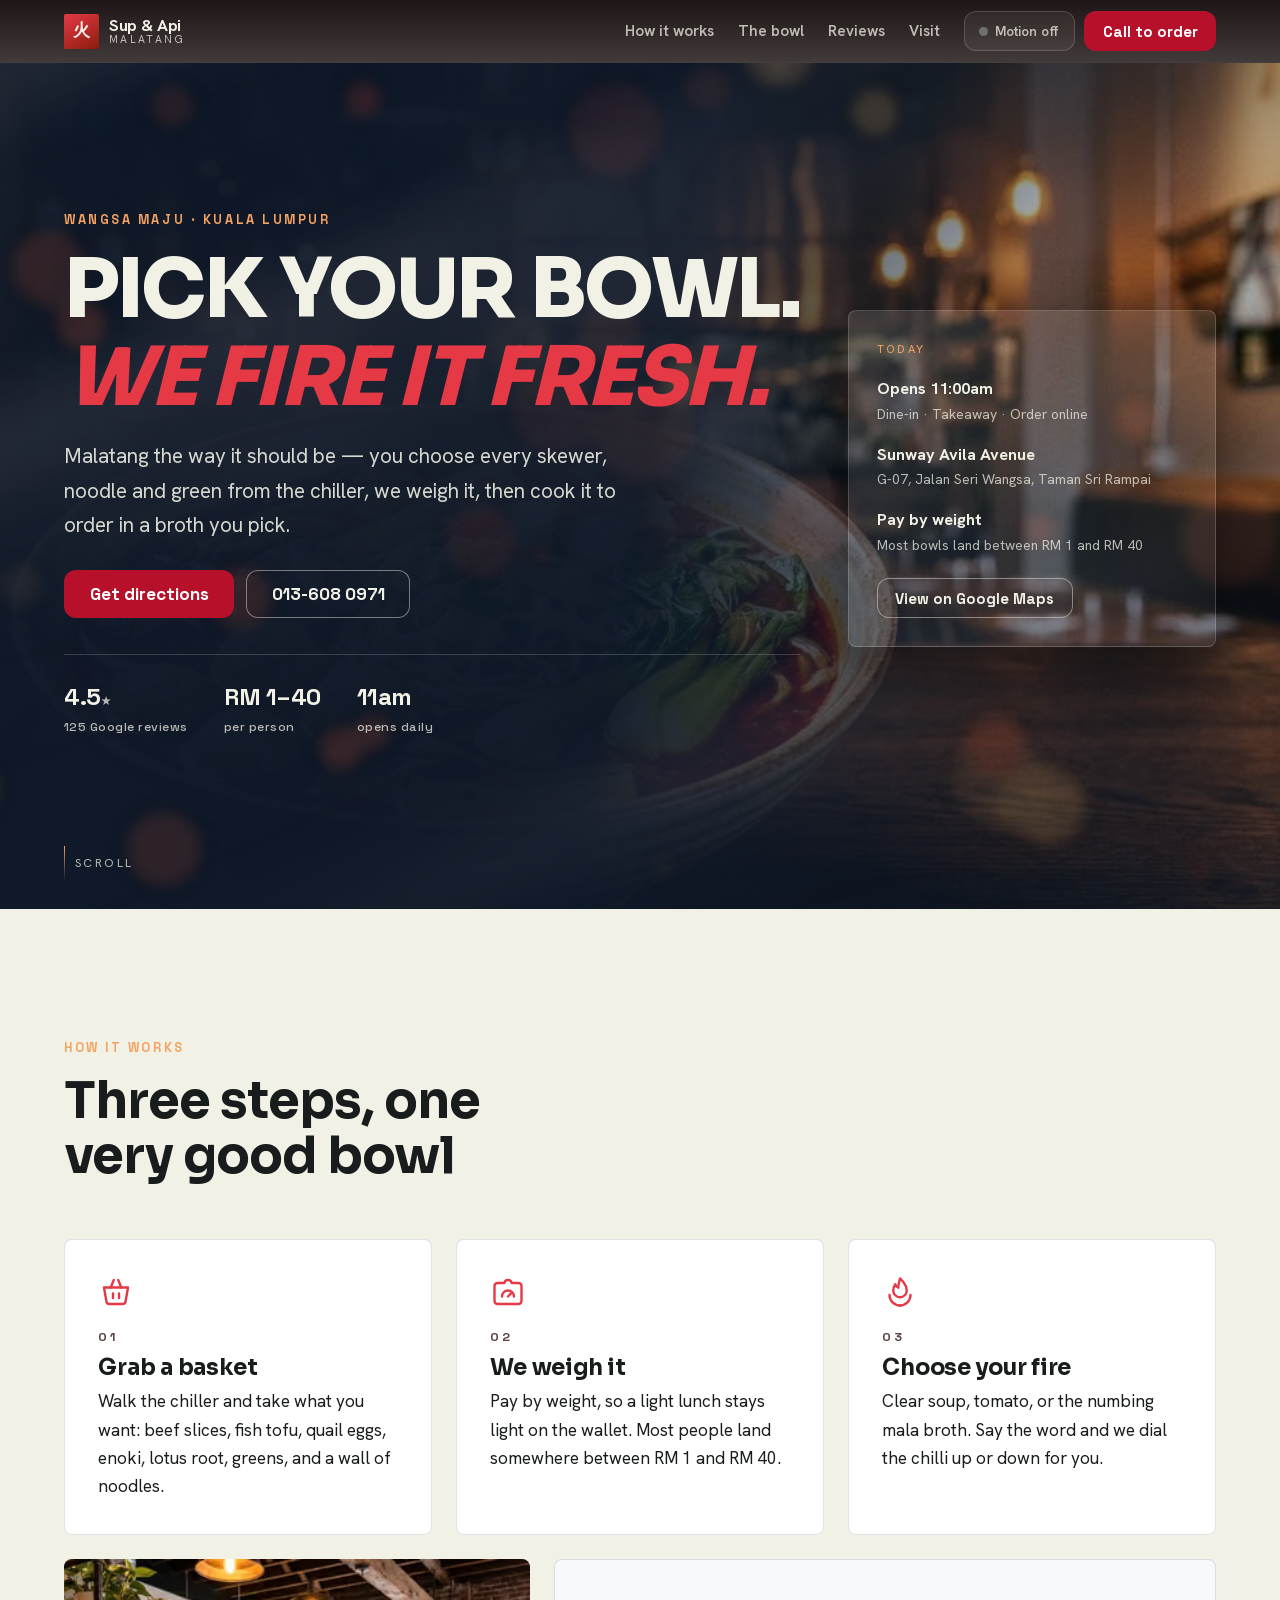
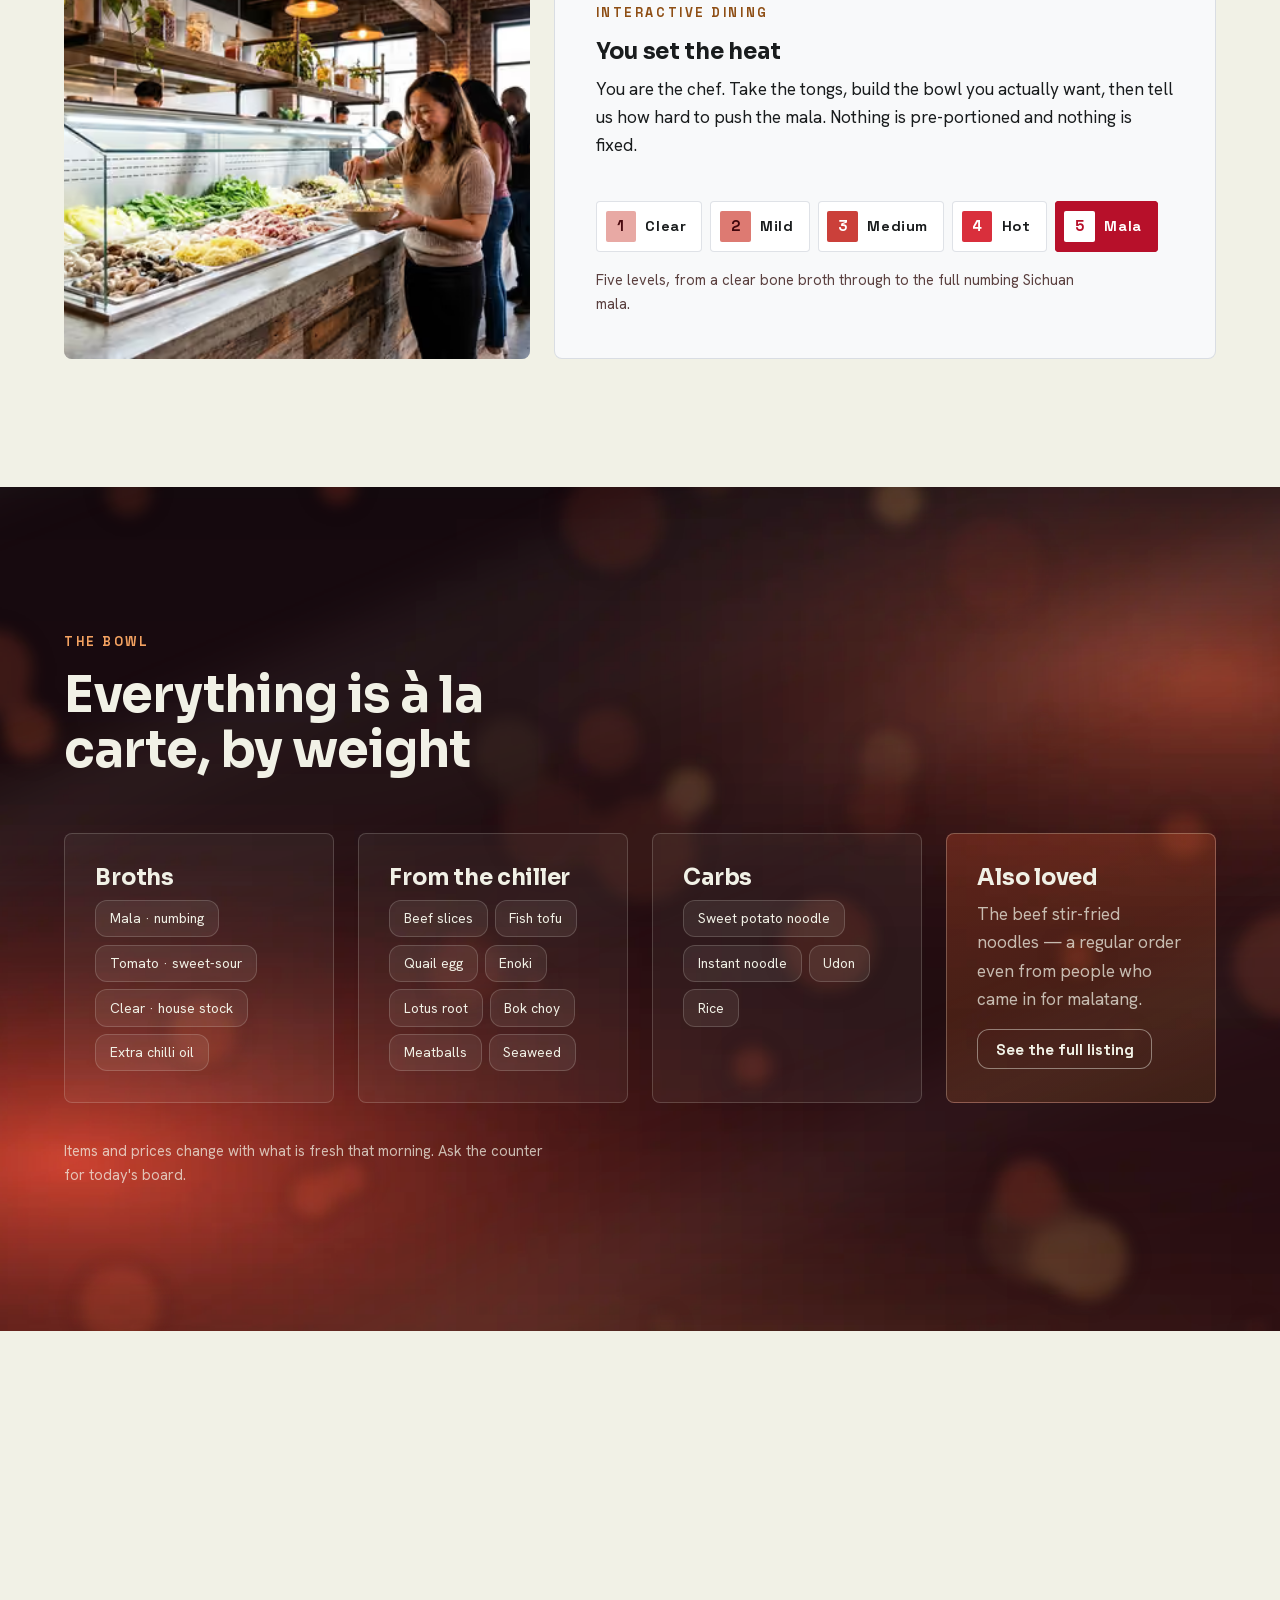
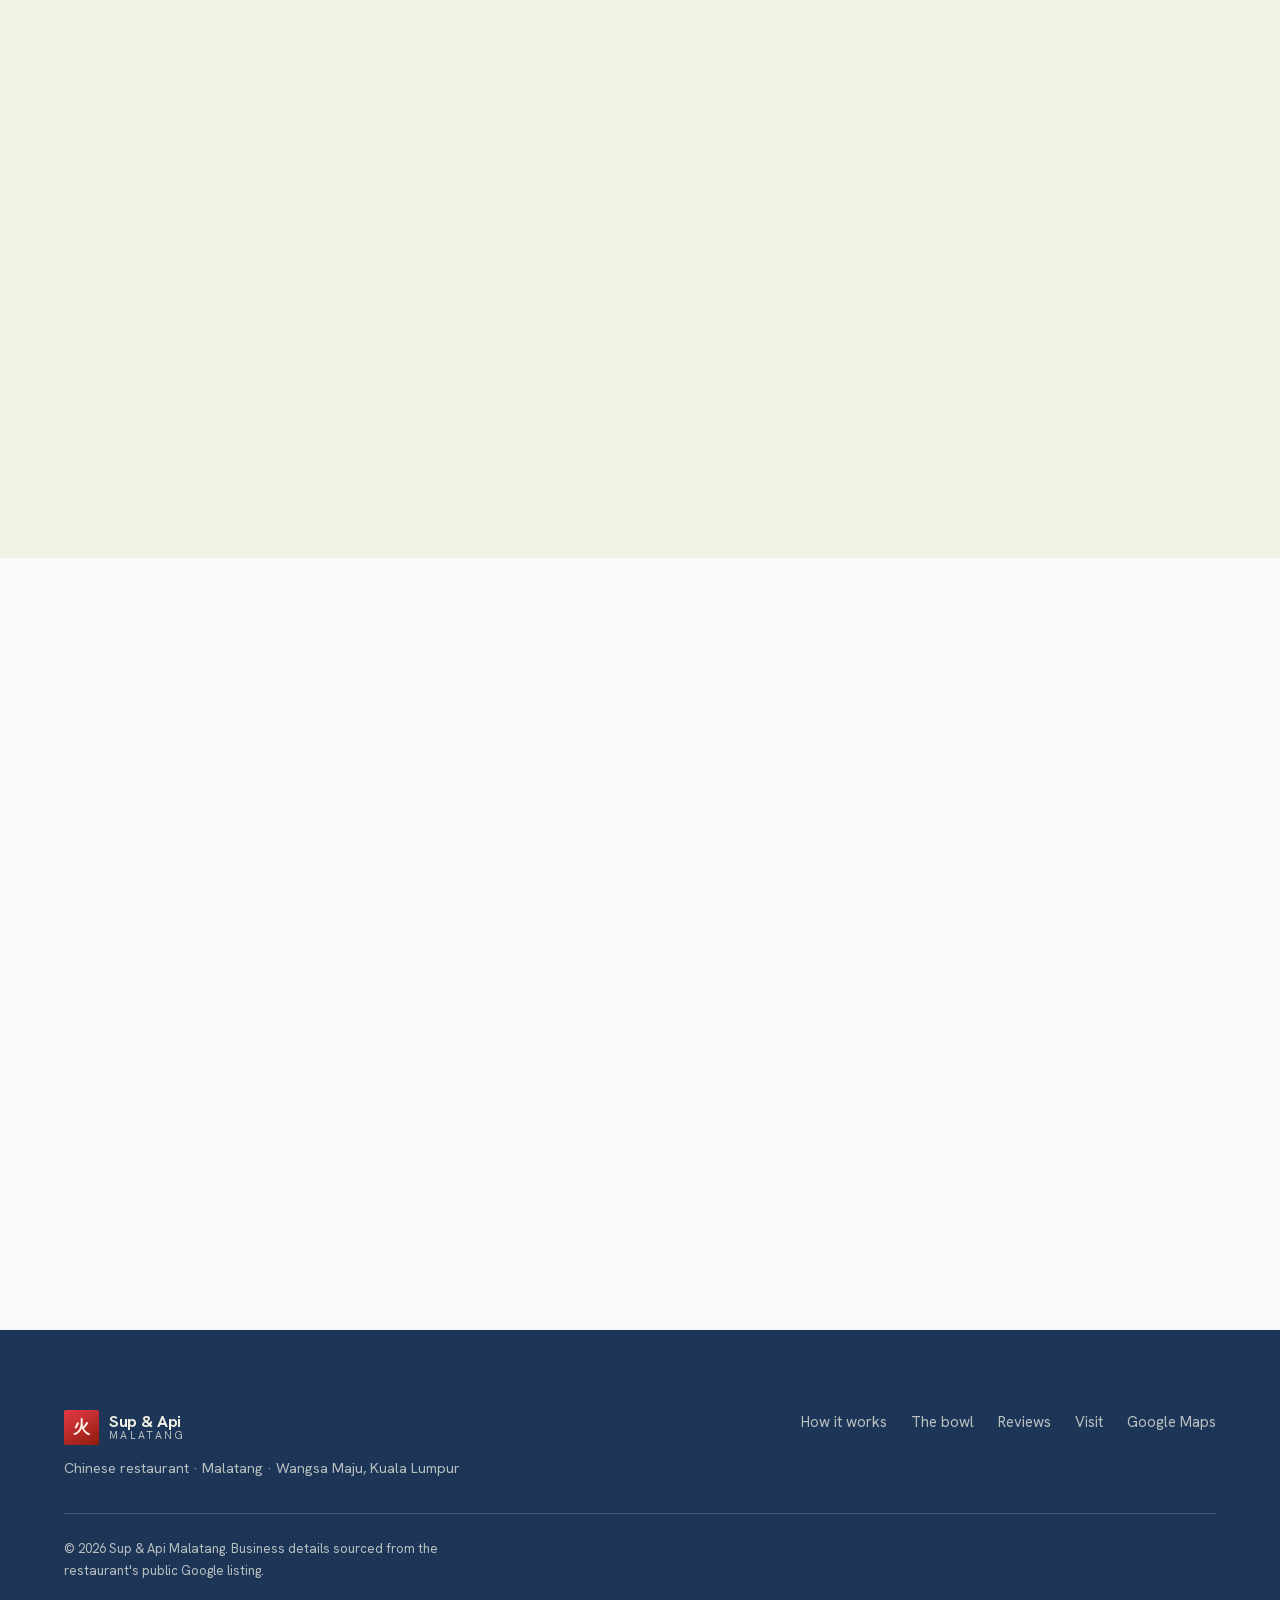
==== commit ab739659: "Rebuild how-it-works as the Stitch bento grid Replace the flat three-card row with Stitch's 12-colum" ====
--- a/index.html
+++ b/index.html
@@ -133,26 +133,89 @@
       <p class="eyebrow">How it works</p>
       <h2>Three steps, one very good bowl</h2>
     </div>
-    <ol class="steps">
-      <li class="card reveal" style="--i:0">
-        <span class="step__num">01</span>
-        <h3>Grab a basket</h3>
-        <p>Walk the chiller and take what you want: beef slices, fish tofu, quail eggs,
-          enoki, lotus root, greens, and a wall of noodles.</p>
-      </li>
-      <li class="card reveal" style="--i:1">
-        <span class="step__num">02</span>
-        <h3>We weigh it</h3>
-        <p>Pay by weight, so a light lunch stays light on the wallet. Most people land
-          somewhere between RM 1 and RM 40.</p>
-      </li>
-      <li class="card reveal" style="--i:2">
-        <span class="step__num">03</span>
-        <h3>Choose your fire</h3>
-        <p>Clear soup, tomato, or the numbing mala broth. Say the word and we dial the
-          chilli up or down for you.</p>
-      </li>
-    </ol>
+
+    <div class="bento">
+      <ol class="bento__steps">
+        <li class="tile reveal" style="--i:0">
+          <span class="tile__icon" aria-hidden="true">
+            <svg viewBox="0 0 24 24" fill="none" stroke="currentColor" stroke-width="1.6"
+                 stroke-linecap="round" stroke-linejoin="round">
+              <path d="M4 9h16l-1.6 9.2a2 2 0 0 1-2 1.8H7.6a2 2 0 0 1-2-1.8Z"/>
+              <path d="m8.5 9 2-5M15.5 9l-2-5"/><path d="M10 13v3M14 13v3"/>
+            </svg>
+          </span>
+          <span class="tile__num">01</span>
+          <h3>Grab a basket</h3>
+          <p>Walk the chiller and take what you want: beef slices, fish tofu, quail eggs,
+            enoki, lotus root, greens, and a wall of noodles.</p>
+        </li>
+        <li class="tile reveal" style="--i:1">
+          <span class="tile__icon" aria-hidden="true">
+            <svg viewBox="0 0 24 24" fill="none" stroke="currentColor" stroke-width="1.6"
+                 stroke-linecap="round" stroke-linejoin="round">
+              <path d="M12 4a2.5 2.5 0 0 1 2.45 2H19a2 2 0 0 1 2 2v10a2 2 0 0 1-2 2H5a2 2 0 0 1-2-2V8a2 2 0 0 1 2-2h4.55A2.5 2.5 0 0 1 12 4Z"/>
+              <path d="M8 15a4 4 0 0 1 8 0"/><path d="m12 15 2.4-2.4"/>
+            </svg>
+          </span>
+          <span class="tile__num">02</span>
+          <h3>We weigh it</h3>
+          <p>Pay by weight, so a light lunch stays light on the wallet. Most people land
+            somewhere between RM 1 and RM 40.</p>
+        </li>
+        <li class="tile reveal" style="--i:2">
+          <span class="tile__icon" aria-hidden="true">
+            <svg viewBox="0 0 24 24" fill="none" stroke="currentColor" stroke-width="1.6"
+                 stroke-linecap="round" stroke-linejoin="round">
+              <path d="M12 3s4.5 3.6 4.5 8a4.5 4.5 0 0 1-9 0c0-1.6.6-3 1.4-4.2.3 1.2 1 2 1.9 2.3C11 7.5 11.4 5 12 3Z"/>
+              <path d="M12 21a7 7 0 0 0 7-7"/><path d="M12 21a7 7 0 0 1-7-7"/>
+            </svg>
+          </span>
+          <span class="tile__num">03</span>
+          <h3>Choose your fire</h3>
+          <p>Clear soup, tomato, or the numbing mala broth. Say the word and we dial the
+            chilli up or down for you.</p>
+        </li>
+      </ol>
+
+      <figure class="bento__media reveal" style="--i:3">
+        <picture>
+          <source type="image/avif" sizes="(min-width: 62rem) 42vw, 92vw"
+                  srcset="assets/img/how/counter-560.avif 560w,
+                          assets/img/how/counter-840.avif 840w,
+                          assets/img/how/counter-1120.avif 1120w">
+          <source type="image/webp" sizes="(min-width: 62rem) 42vw, 92vw"
+                  srcset="assets/img/how/counter-560.webp 560w,
+                          assets/img/how/counter-840.webp 840w,
+                          assets/img/how/counter-1120.webp 1120w">
+          <img src="assets/img/how/counter-840.jpg" width="1376" height="768" loading="lazy"
+               decoding="async"
+               alt="A customer at the Sup &amp; Api ingredient counter, holding a bowl and picking
+                    from trays of greens, mushrooms, noodles and sliced meats behind glass.">
+        </picture>
+      </figure>
+
+      <div class="bento__control reveal" style="--i:4">
+        <p class="eyebrow eyebrow--gold">Interactive dining</p>
+        <h3>You set the heat</h3>
+        <p>You are the chef. Take the tongs, build the bowl you actually want, then tell us
+          how hard to push the mala. Nothing is pre-portioned and nothing is fixed.</p>
+
+        <ul class="heat" role="list">
+          <li class="heat__step"><span class="heat__chilis" aria-hidden="true">1</span>
+            <span class="heat__name">Clear</span></li>
+          <li class="heat__step"><span class="heat__chilis" aria-hidden="true">2</span>
+            <span class="heat__name">Mild</span></li>
+          <li class="heat__step"><span class="heat__chilis" aria-hidden="true">3</span>
+            <span class="heat__name">Medium</span></li>
+          <li class="heat__step"><span class="heat__chilis" aria-hidden="true">4</span>
+            <span class="heat__name">Hot</span></li>
+          <li class="heat__step heat__step--max"><span class="heat__chilis" aria-hidden="true">5</span>
+            <span class="heat__name">Mala</span></li>
+        </ul>
+        <p class="heat__note">Five levels, from a clear bone broth through to the full
+          numbing Sichuan mala.</p>
+      </div>
+    </div>
   </section>
 
   <!-- ── Parallax band: layered depth plates ── -->
--- a/assets/css/site.css
+++ b/assets/css/site.css
@@ -111,7 +111,7 @@
   line-height: 1.08; letter-spacing: -.02em; margin: 0 0 .5em; font-weight: 700;
 }
 h1 { font-weight: 800; }
-h2 { font-size: clamp(1.85rem, 1.2rem + 2.6vw, 3.15rem); }
+h2 { font-size: clamp(1.85rem, 1.2rem + 2.6vw, 3.15rem); text-wrap: balance; }
 h3 { font-size: clamp(1.15rem, 1.02rem + .5vw, 1.4rem); letter-spacing: -.012em; }
 p  { margin: 0 0 1rem; max-width: var(--measure); }
 img, video { display: block; max-width: 100%; }
@@ -340,16 +340,117 @@
 .section--visit .card { background: var(--surface); }
 .card p:last-child, .card address:last-child { margin-bottom: 0; }
 
-.steps {
+/* ── Bento: Stitch's 12-column functional zones ────────────────────────── */
+.bento {
+  display: grid;
+  grid-template-columns: repeat(12, 1fr);
+  gap: var(--gap);
+}
+.bento__steps {
+  grid-column: span 12;
   display: grid; gap: var(--gap);
   grid-template-columns: repeat(auto-fit, minmax(min(100%, 17rem), 1fr));
-  margin: 0; padding: 0; list-style: none; counter-reset: step;
-}
-.step__num {
-  display: block; margin-bottom: .9rem;
-  font-size: .85rem; font-weight: 700; letter-spacing: .18em;
-  color: var(--primary);
-}
+  margin: 0; padding: 0; list-style: none;
+}
+.bento__media   { grid-column: span 12; margin: 0; }
+.bento__control { grid-column: span 12; }
+
+/* Elevated containers are pure white with a hairline in lightened charcoal —
+   depth by tonal layering, never by drop shadow. */
+.tile {
+  position: relative; isolation: isolate; overflow: hidden;
+  padding: clamp(1.5rem, 3vw, 2.15rem);
+  border-radius: var(--r-lg);
+  background: var(--surface-lowest);
+  box-shadow: inset 0 0 0 1px rgba(29, 53, 87, .14);
+  transition: box-shadow var(--dur) var(--ease-emph),
+              transform var(--dur) var(--ease-emph);
+}
+/* Heat wash on approach, per the Stitch hover treatment */
+.tile::before {
+  content: ""; position: absolute; inset: 0; z-index: -1;
+  background: linear-gradient(135deg, rgba(230, 57, 70, .09), transparent 62%);
+  opacity: 0; transition: opacity .7s var(--ease-emph);
+}
+.tile:hover, .tile:focus-within {
+  box-shadow: inset 0 0 0 1px rgba(230, 57, 70, .5);
+  transform: translateY(-3px);
+}
+.tile:hover::before, .tile:focus-within::before { opacity: 1; }
+
+.tile__icon {
+  display: block; width: 2.25rem; height: 2.25rem; margin-bottom: 1.1rem;
+  color: var(--primary-hot);
+}
+.tile__icon svg { width: 100%; height: 100%; display: block; }
+.tile__num {
+  display: block; margin-bottom: .45rem;
+  font-family: var(--font-label);
+  font-size: .78rem; font-weight: 700; letter-spacing: .22em;
+  color: var(--on-surface-dim);
+}
+.tile h3 { margin-bottom: .5rem; }
+.tile p:last-child { margin-bottom: 0; }
+
+/* Image cell — the photograph leans in on hover, framed not shadowed */
+.bento__media picture {
+  display: block; overflow: hidden;
+  border-radius: var(--r-lg);
+  box-shadow: inset 0 0 0 1px rgba(29, 53, 87, .14);
+}
+.bento__media img {
+  display: block; width: 100%; height: clamp(15rem, 34vw, 25rem);
+  object-fit: cover;
+  transition: transform .7s var(--ease-emph);
+}
+.bento__media:hover img { transform: scale(1.05); }
+
+.bento__control {
+  display: flex; flex-direction: column; justify-content: center;
+  padding: clamp(1.6rem, 3.4vw, 2.6rem);
+  border-radius: var(--r-lg);
+  background: var(--surface-2);
+  box-shadow: inset 0 0 0 1px rgba(29, 53, 87, .14);
+}
+.eyebrow--gold { color: var(--secondary); }
+
+/* Spice ladder — tiered red, the Stitch 1-to-5 chilli system */
+.heat {
+  display: flex; flex-wrap: wrap; gap: .5rem;
+  margin: 1.6rem 0 1rem; padding: 0; list-style: none;
+}
+.heat__step {
+  display: flex; align-items: center; gap: .6rem;
+  padding: .62rem 1rem .62rem .62rem;
+  border-radius: var(--r-md);
+  background: var(--surface-lowest);
+  box-shadow: inset 0 0 0 1px rgba(29, 53, 87, .14);
+}
+.heat__chilis {
+  display: grid; place-items: center;
+  width: 1.9rem; height: 1.9rem;
+  border-radius: var(--r-sm);
+  font-family: var(--font-label); font-size: .92rem; font-weight: 700;
+  color: var(--on-primary);
+  background: var(--primary);
+}
+.heat__step:nth-child(1) .heat__chilis { background: #e8a9a4; color: #4a0a10; }
+.heat__step:nth-child(2) .heat__chilis { background: #dd7a72; color: #40060c; }
+.heat__step:nth-child(3) .heat__chilis { background: #cb403a; }
+/* spice-heat itself only clears 4.17:1 under white — the ramp uses its
+   deepened sibling so level 4 stays AA without breaking the gradient */
+.heat__step:nth-child(4) .heat__chilis { background: #d92f3c; }
+.heat__step--max {
+  background: var(--primary);
+  box-shadow: inset 0 0 0 1px var(--primary);
+}
+.heat__step--max .heat__chilis { background: var(--on-primary); color: var(--primary); }
+.heat__step--max .heat__name { color: var(--on-primary); }
+.heat__name {
+  font-family: var(--font-label); font-size: .9rem; font-weight: 700;
+  letter-spacing: .04em;
+}
+.heat__note { font-size: .92rem; color: var(--on-surface-dim); margin: 0; }
 
 /* ── Parallax band ─────────────────────────────────────────────────────── */
 .band {
@@ -500,6 +601,8 @@
 }
 
 @media (min-width: 62rem) {
+  .bento__media   { grid-column: span 5; }
+  .bento__control { grid-column: span 7; }
   .site-nav { display: flex; }
   .hero__card { display: block; }
   .hero__inner { max-width: 46rem; }
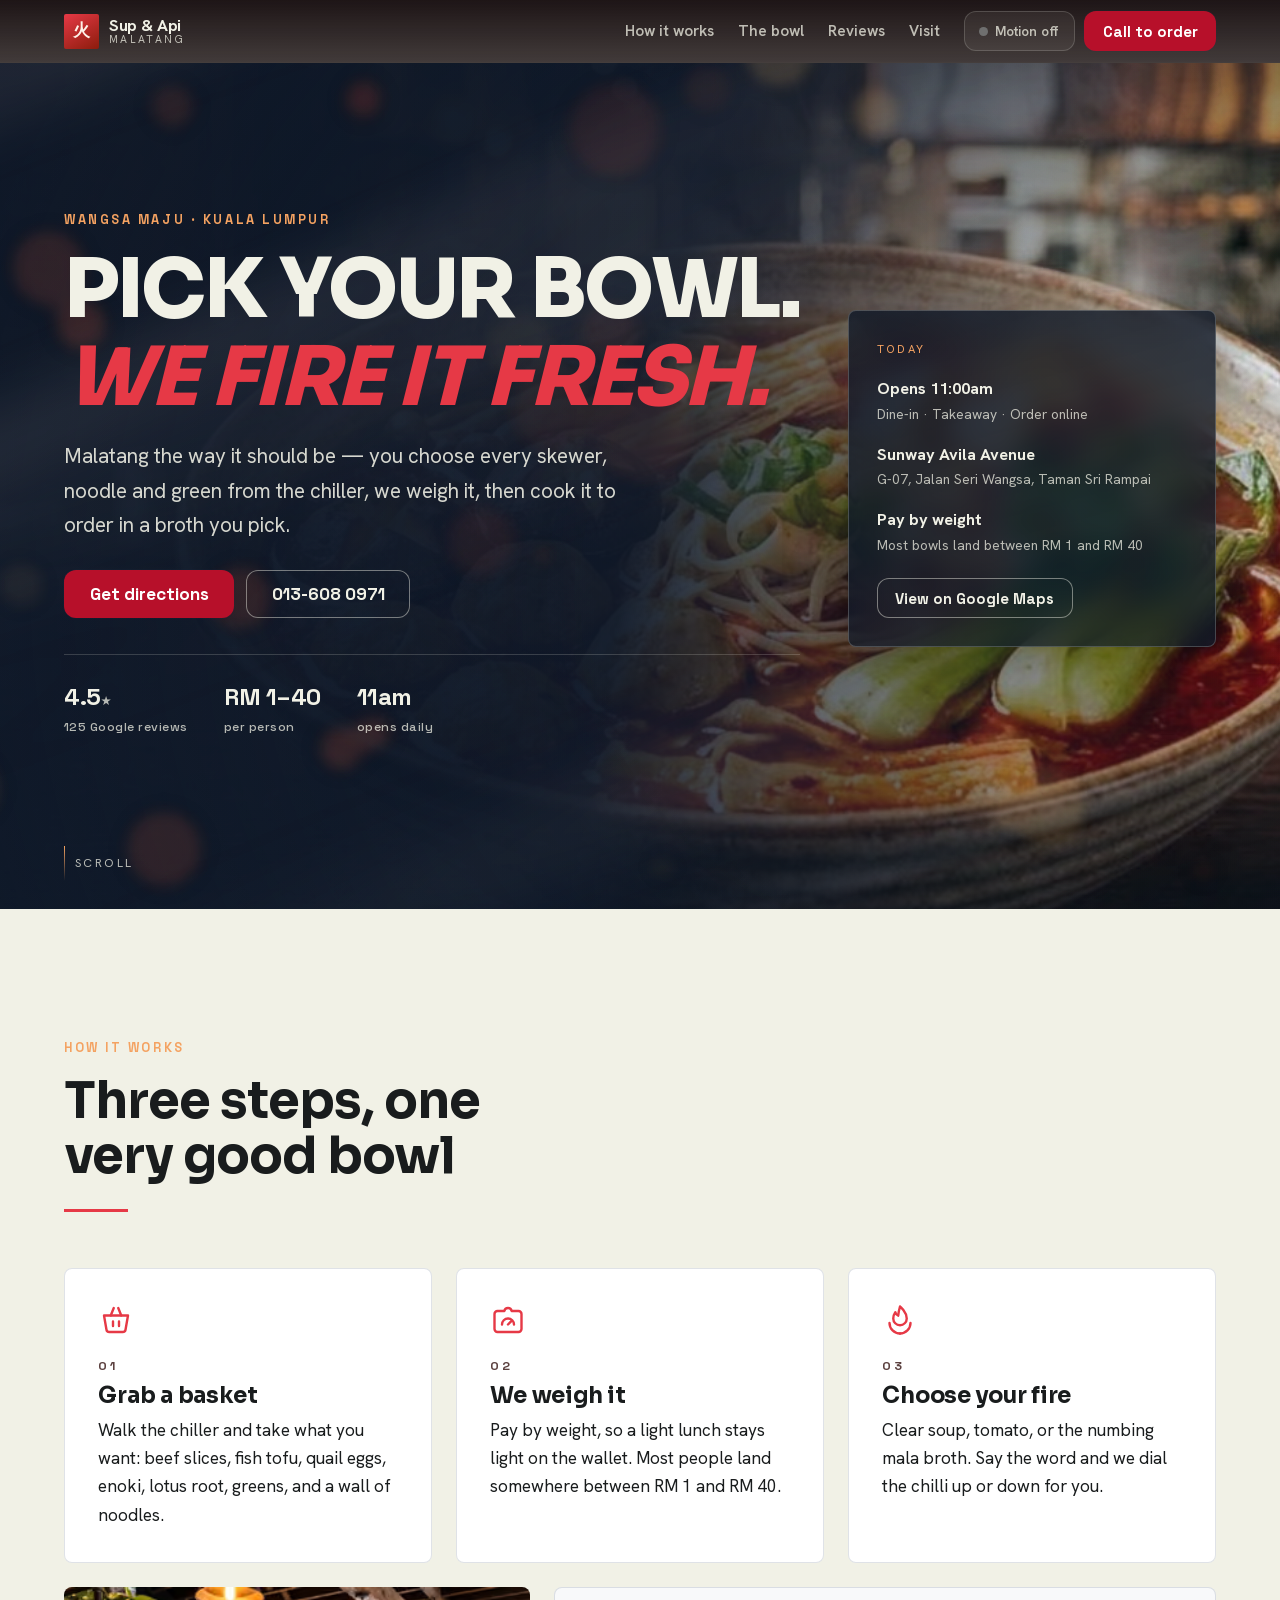
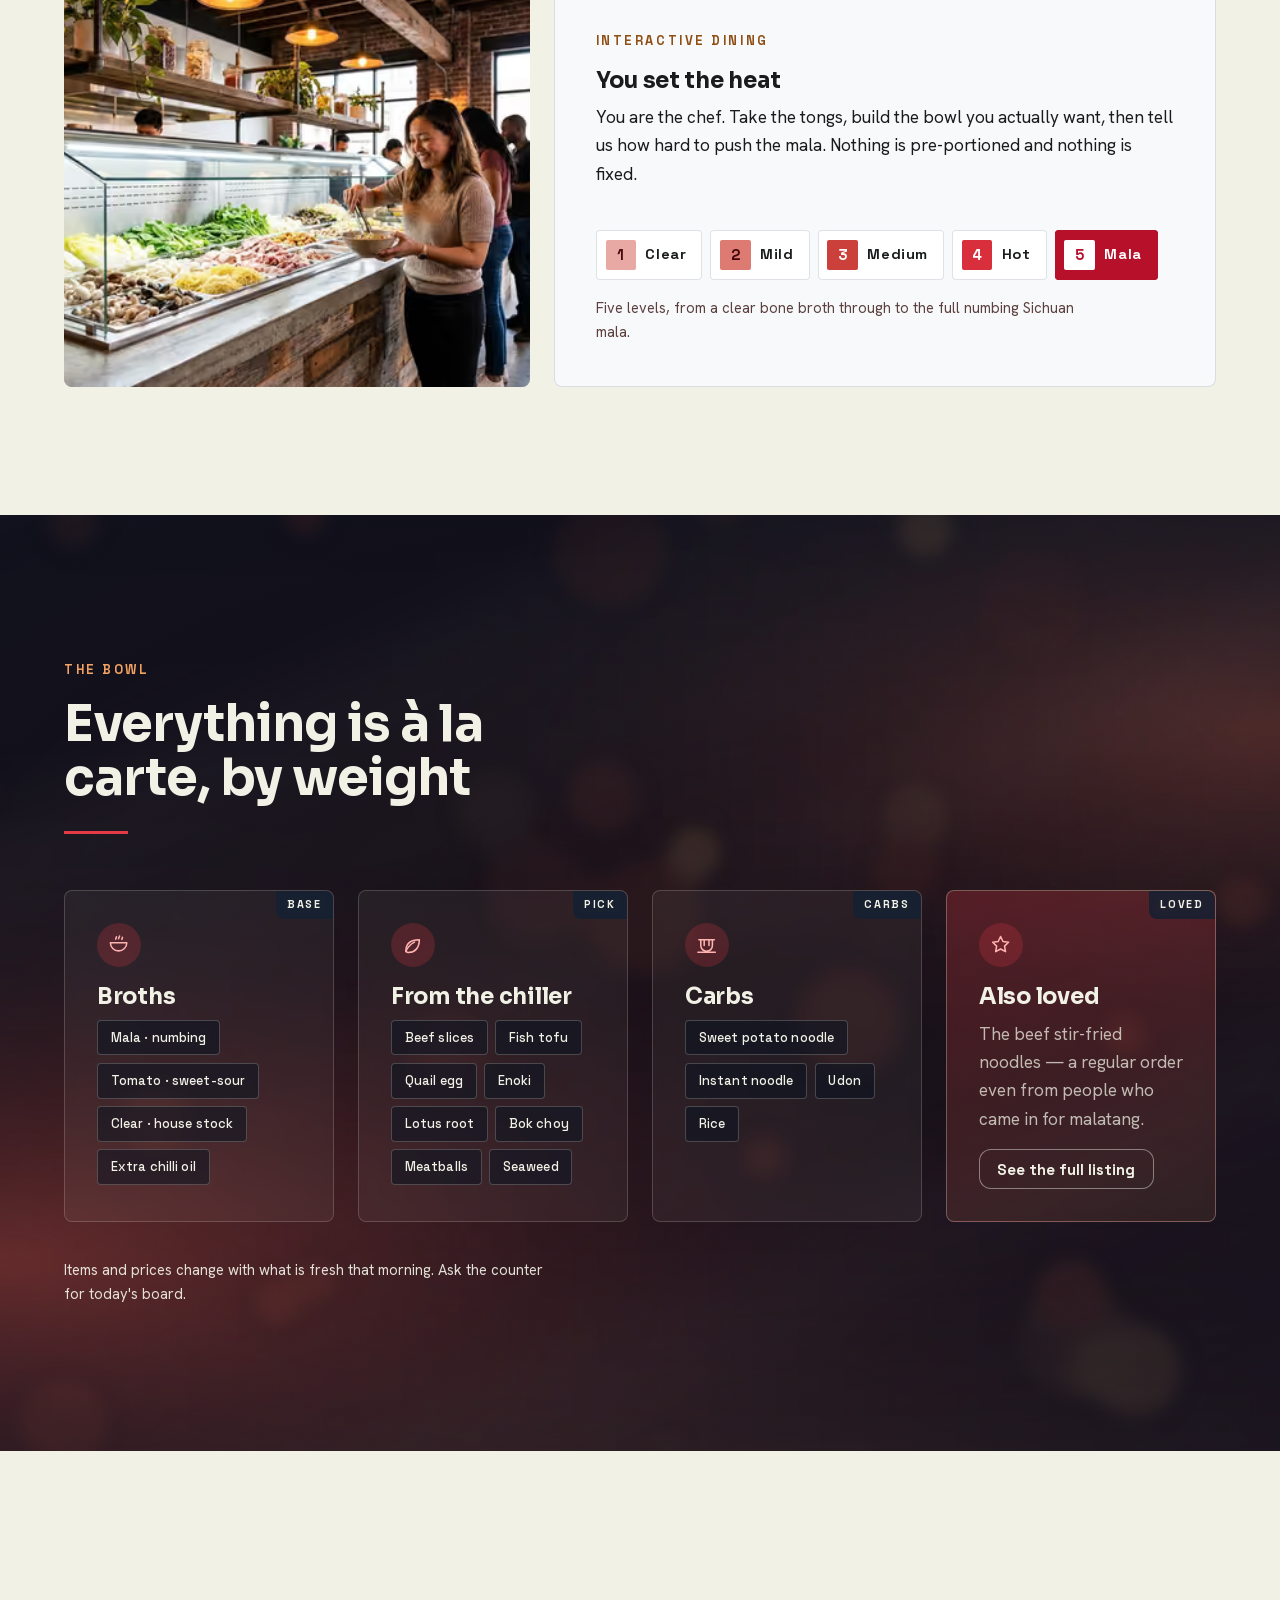
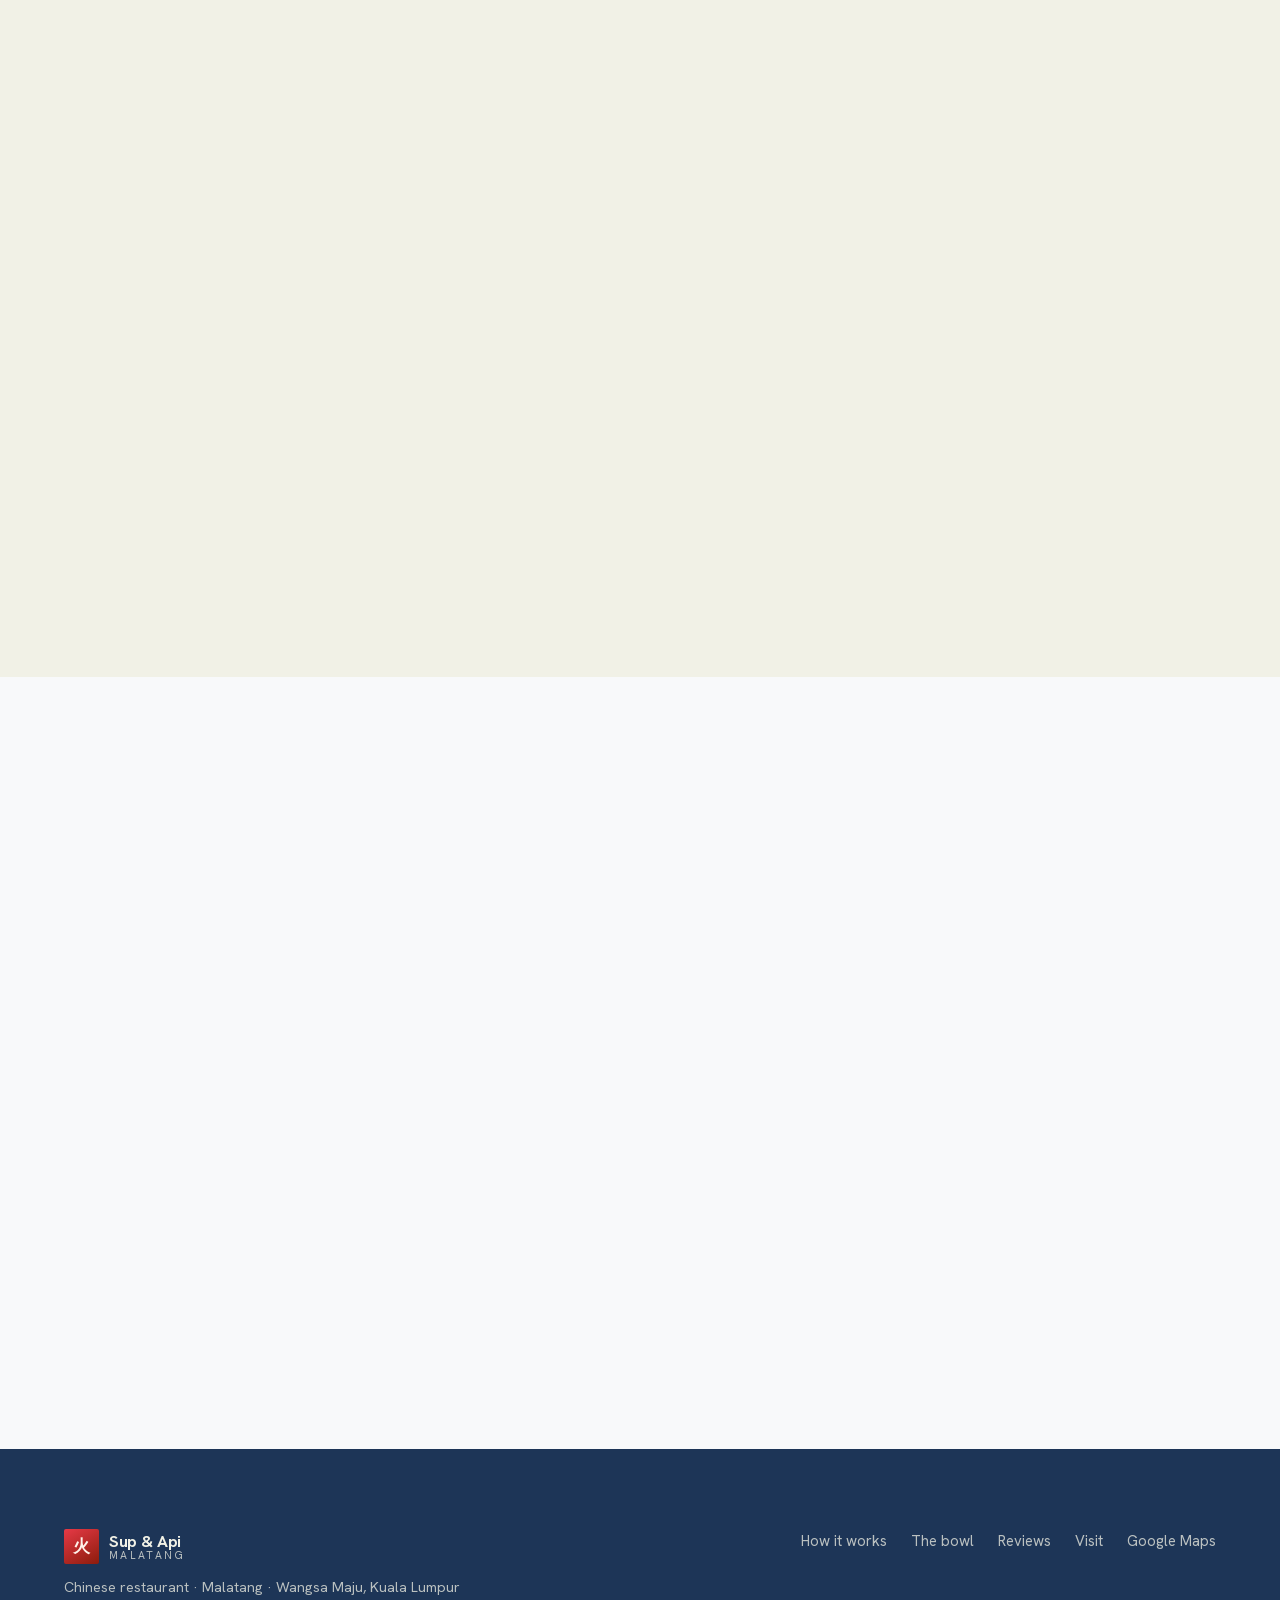
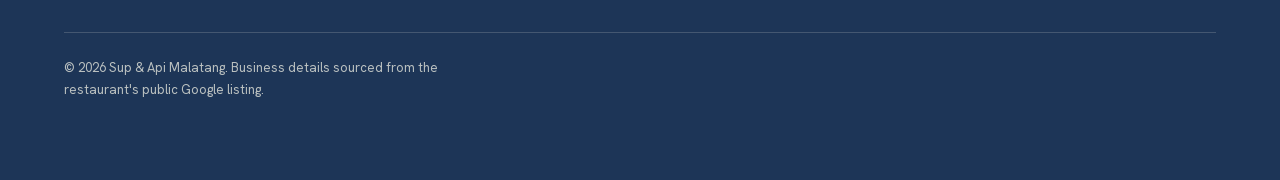
==== commit 843089a2: "Rebuild the menu on the Stitch card pattern Adopt the component vocabulary from Stitch's Signature M" ====
--- a/index.html
+++ b/index.html
@@ -132,6 +132,7 @@
     <div class="section__head">
       <p class="eyebrow">How it works</p>
       <h2>Three steps, one very good bowl</h2>
+      <span class="rule" aria-hidden="true"></span>
     </div>
 
     <div class="bento">
@@ -227,29 +228,30 @@
       <div class="section__head section__head--light">
         <p class="eyebrow">The bowl</p>
         <h2 id="menu-title">Everything is à la carte, by weight</h2>
+        <span class="rule" aria-hidden="true"></span>
       </div>
       <div class="menu-grid">
         <article class="menu-card reveal" style="--i:0">
+          <span class="menu-card__badge">Base</span>
+          <span class="menu-card__icon" aria-hidden="true"><svg viewBox="0 0 24 24" fill="none" stroke="currentColor" stroke-width="1.6" stroke-linecap="round" stroke-linejoin="round"><path d="M3.5 10h17a8.5 8.5 0 0 1-8.5 8.5A8.5 8.5 0 0 1 3.5 10Z"/><path d="M9 6.5c0-1 .8-1.5.8-2.5M12 6c0-1.2 1-1.8 1-3M15.4 6.6c0-.9.6-1.4.6-2.3"/></svg></span>
           <h3>Broths</h3>
-          <ul class="chips">
-            <li>Mala · numbing</li><li>Tomato · sweet-sour</li><li>Clear · house stock</li>
-            <li>Extra chilli oil</li>
-          </ul>
+          <ul class="chips"><li>Mala · numbing</li><li>Tomato · sweet-sour</li><li>Clear · house stock</li><li>Extra chilli oil</li></ul>
         </article>
         <article class="menu-card reveal" style="--i:1">
+          <span class="menu-card__badge">Pick</span>
+          <span class="menu-card__icon" aria-hidden="true"><svg viewBox="0 0 24 24" fill="none" stroke="currentColor" stroke-width="1.6" stroke-linecap="round" stroke-linejoin="round"><path d="M5 19c0-7 4.2-12 14-12 0 8.5-5 13-10 13a4 4 0 0 1-4-1Z"/><path d="M5 19c2-4.5 5-7.5 9-9.5"/></svg></span>
           <h3>From the chiller</h3>
-          <ul class="chips">
-            <li>Beef slices</li><li>Fish tofu</li><li>Quail egg</li><li>Enoki</li>
-            <li>Lotus root</li><li>Bok choy</li><li>Meatballs</li><li>Seaweed</li>
-          </ul>
+          <ul class="chips"><li>Beef slices</li><li>Fish tofu</li><li>Quail egg</li><li>Enoki</li><li>Lotus root</li><li>Bok choy</li><li>Meatballs</li><li>Seaweed</li></ul>
         </article>
         <article class="menu-card reveal" style="--i:2">
+          <span class="menu-card__badge">Carbs</span>
+          <span class="menu-card__icon" aria-hidden="true"><svg viewBox="0 0 24 24" fill="none" stroke="currentColor" stroke-width="1.6" stroke-linecap="round" stroke-linejoin="round"><path d="M4 7h16"/><path d="M6 7v6a6 6 0 0 0 12 0V7"/><path d="M9.5 7v6M14.5 7v6"/><path d="M3 20h18"/></svg></span>
           <h3>Carbs</h3>
-          <ul class="chips">
-            <li>Sweet potato noodle</li><li>Instant noodle</li><li>Udon</li><li>Rice</li>
-          </ul>
+          <ul class="chips"><li>Sweet potato noodle</li><li>Instant noodle</li><li>Udon</li><li>Rice</li></ul>
         </article>
         <article class="menu-card menu-card--accent reveal" style="--i:3">
+          <span class="menu-card__badge">Loved</span>
+          <span class="menu-card__icon" aria-hidden="true"><svg viewBox="0 0 24 24" fill="none" stroke="currentColor" stroke-width="1.6" stroke-linecap="round" stroke-linejoin="round"><path d="m12 3.6 2.5 5.2 5.7.8-4.1 4 1 5.7-5.1-2.7-5.1 2.7 1-5.7-4.1-4 5.7-.8Z"/></svg></span>
           <h3>Also loved</h3>
           <p>The beef stir-fried noodles — a regular order even from people who came in
             for malatang.</p>
--- a/assets/css/site.css
+++ b/assets/css/site.css
@@ -235,13 +235,17 @@
 .hero__scrim {
   position: absolute; inset: 0;
   background:
+    /* Focus: the bowl sits in the clear centre, everything else sinks away. */
+    radial-gradient(76% 94% at 72% 60%,
+      transparent 0%, transparent 33%,
+      rgba(14, 24, 40, .30) 74%, rgba(14, 24, 40, .54) 100%),
     linear-gradient(100deg,
       rgba(14, 24, 40, .97) 0%,
-      rgba(14, 24, 40, .96) 50%,
-      rgba(14, 24, 40, .58) 63%,
-      rgba(14, 24, 40, .22) 77%,
-      rgba(14, 24, 40, .08) 92%),
-    linear-gradient(180deg, rgba(14, 24, 40, .55) 0%, transparent 32%, rgba(14, 24, 40, .80) 100%);
+      rgba(14, 24, 40, .95) 50%,
+      rgba(14, 24, 40, .52) 64%,
+      rgba(14, 24, 40, .14) 79%,
+      rgba(14, 24, 40, .02) 94%),
+    linear-gradient(180deg, rgba(14, 24, 40, .45) 0%, transparent 38%, rgba(14, 24, 40, .62) 100%);
 }
 .hero__spice {
   z-index: -2;
@@ -296,9 +300,13 @@
   position: absolute; inset-inline-end: var(--pad); top: 50%;
   margin-top: -11rem;                 /* own the transform: the parallax engine writes it */
   width: min(23rem, 32vw); padding: 1.75rem;
-  border: 1px solid var(--outline-dark); border-radius: var(--r-lg);
-  background: linear-gradient(165deg, rgba(255, 243, 236, .12), rgba(255, 243, 236, .04));
-  box-shadow: 0 20px 60px rgba(8, 3, 4, .5);
+  border: 1px solid rgba(241, 241, 230, .22); border-radius: var(--r-lg);
+  /* Glassmorphism per the design system: the card keeps the context of the
+     food scrolling beneath it while staying readable over a bright broth. */
+  background: linear-gradient(165deg, rgba(14, 24, 40, .82), rgba(14, 24, 40, .74));
+  backdrop-filter: blur(14px) saturate(120%);
+  -webkit-backdrop-filter: blur(14px) saturate(120%);
+  box-shadow: 0 20px 60px rgba(8, 3, 4, .38);
 }
 .hero__card-label {
   margin: 0 0 1.1rem; font-size: .72rem; letter-spacing: .22em;
@@ -468,36 +476,83 @@
 .band__back  { background-image: url("../img/layer-back.webp"); opacity: .95; }
 .band__mid   { background-image: url("../img/layer-mid.webp"); opacity: .5; }
 .band__front { background-image: url("../img/layer-front.webp"); opacity: .26; }
+/* Governs worst-case luminance: the parallax bokeh is bright in places and
+   was undercutting the chips and the footnote. */
+.band::after {
+  content: ""; position: absolute; inset: 0; z-index: -1; pointer-events: none;
+  background:
+    radial-gradient(90% 70% at 50% 45%, rgba(14, 24, 40, .34), rgba(14, 24, 40, .62));
+}
 .band__inner { position: relative; }
 
 .menu-grid {
   display: grid; gap: var(--gap);
   grid-template-columns: repeat(auto-fit, minmax(min(100%, 15.5rem), 1fr));
 }
+/* Stitch's short red rule, tying section heads together */
+.rule {
+  display: block; width: 4rem; height: 3px; margin-top: 1.1rem;
+  background: var(--primary-hot);
+}
+
 .menu-card {
-  padding: clamp(1.3rem, 3vw, 1.9rem);
+  position: relative; overflow: hidden;
+  padding: clamp(1.4rem, 3vw, 2rem);
   border: 1px solid var(--outline-dark);
   border-radius: var(--r-lg);
-  background: rgba(255, 243, 236, .05);
-}
+  background: rgba(241, 241, 230, .05);
+  backdrop-filter: blur(6px);
+  transition: border-color var(--dur) var(--ease-emph),
+              transform var(--dur) var(--ease-emph),
+              background-color var(--dur) var(--ease-emph);
+}
+.menu-card:hover, .menu-card:focus-within {
+  border-color: rgba(230, 57, 70, .55);
+  background: rgba(241, 241, 230, .08);
+  transform: translateY(-3px);
+}
+/* Corner badge, charcoal on the card edge */
+.menu-card__badge {
+  position: absolute; inset-block-start: 0; inset-inline-end: 0;
+  padding: .32rem .7rem;
+  border-end-start-radius: var(--r-lg);
+  background: rgba(20, 32, 50, .88); color: var(--on-dark);
+  backdrop-filter: blur(6px);
+  font-family: var(--font-label); font-size: .68rem; font-weight: 700;
+  letter-spacing: .16em; text-transform: uppercase;
+}
+/* Icon medallion — the one place the system allows a full round */
+.menu-card__icon {
+  display: grid; place-items: center;
+  width: 2.75rem; height: 2.75rem; margin-bottom: 1.1rem;
+  border-radius: 999px;
+  background: rgba(230, 57, 70, .22);
+  color: #ffb3b1;   /* inverse-primary: the palette's own on-dark red */
+}
+.menu-card__icon svg { width: 1.45rem; height: 1.45rem; display: block; }
 .menu-card h3 { color: var(--on-dark); }
 .menu-card p { color: var(--on-dark-dim); }
 .menu-card--accent {
-  background: linear-gradient(160deg, rgba(226, 84, 47, .28), rgba(233, 162, 59, .12));
-  border-color: rgba(255, 214, 196, .3);
-}
+  background: linear-gradient(160deg, rgba(230, 57, 70, .26), rgba(244, 162, 97, .10));
+  border-color: rgba(255, 214, 196, .32);
+}
+.menu-card--accent:hover { background: linear-gradient(160deg, rgba(230, 57, 70, .32), rgba(244, 162, 97, .14)); }
 
 .chips { display: flex; flex-wrap: wrap; gap: .45rem; margin: 0; padding: 0; list-style: none; }
 .chips li {
-  padding: .4rem .85rem; border-radius: var(--r-full);
-  border: 1px solid var(--outline-dark);
-  background: rgba(255, 243, 236, .07);
-  font-size: .86rem; color: var(--on-dark);
-}
+  padding: .4rem .8rem; border-radius: var(--r-md);
+  border: 1px solid rgba(241, 241, 230, .22);
+  background: rgba(12, 20, 34, .55);
+  font-family: var(--font-label);
+  font-size: .8rem; font-weight: 500; letter-spacing: .01em;
+  color: var(--on-dark);
+  transition: border-color .3s var(--ease-emph), background-color .3s var(--ease-emph);
+}
+.menu-card:hover .chips li { border-color: rgba(241, 241, 230, .28); }
 .chips--plain li {
   border-color: var(--outline); background: var(--primary-cont); color: var(--on-primary-cont);
 }
-.band__note { margin: 2.25rem 0 0; color: var(--on-dark-dim); font-size: .92rem; }
+.band__note { margin: 2.25rem 0 0; color: rgba(241, 241, 230, .92); font-size: .92rem; }
 
 /* ── Reviews ───────────────────────────────────────────────────────────── */
 .quote {
@@ -571,12 +626,14 @@
   .hero__img { object-position: 50% 62%; }
   .hero__scrim {
     background:
+      radial-gradient(120% 46% at 50% 84%,
+        transparent 0%, transparent 42%, rgba(14, 24, 40, .34) 100%),
       linear-gradient(180deg,
         rgba(14, 24, 40, .96) 0%,
-        rgba(14, 24, 40, .94) 56%,
-        rgba(14, 24, 40, .58) 68%,
-        rgba(14, 24, 40, .18) 78%,
-        rgba(14, 24, 40, .10) 100%);
+        rgba(14, 24, 40, .95) 58%,
+        rgba(14, 24, 40, .46) 70%,
+        rgba(14, 24, 40, .08) 80%,
+        rgba(14, 24, 40, .02) 100%);
   }
   .hero__title { font-size: clamp(2.35rem, 1.1rem + 6.4vw, 3.4rem); }
   /* Stats become an instrument panel so they stay legible over the broth,
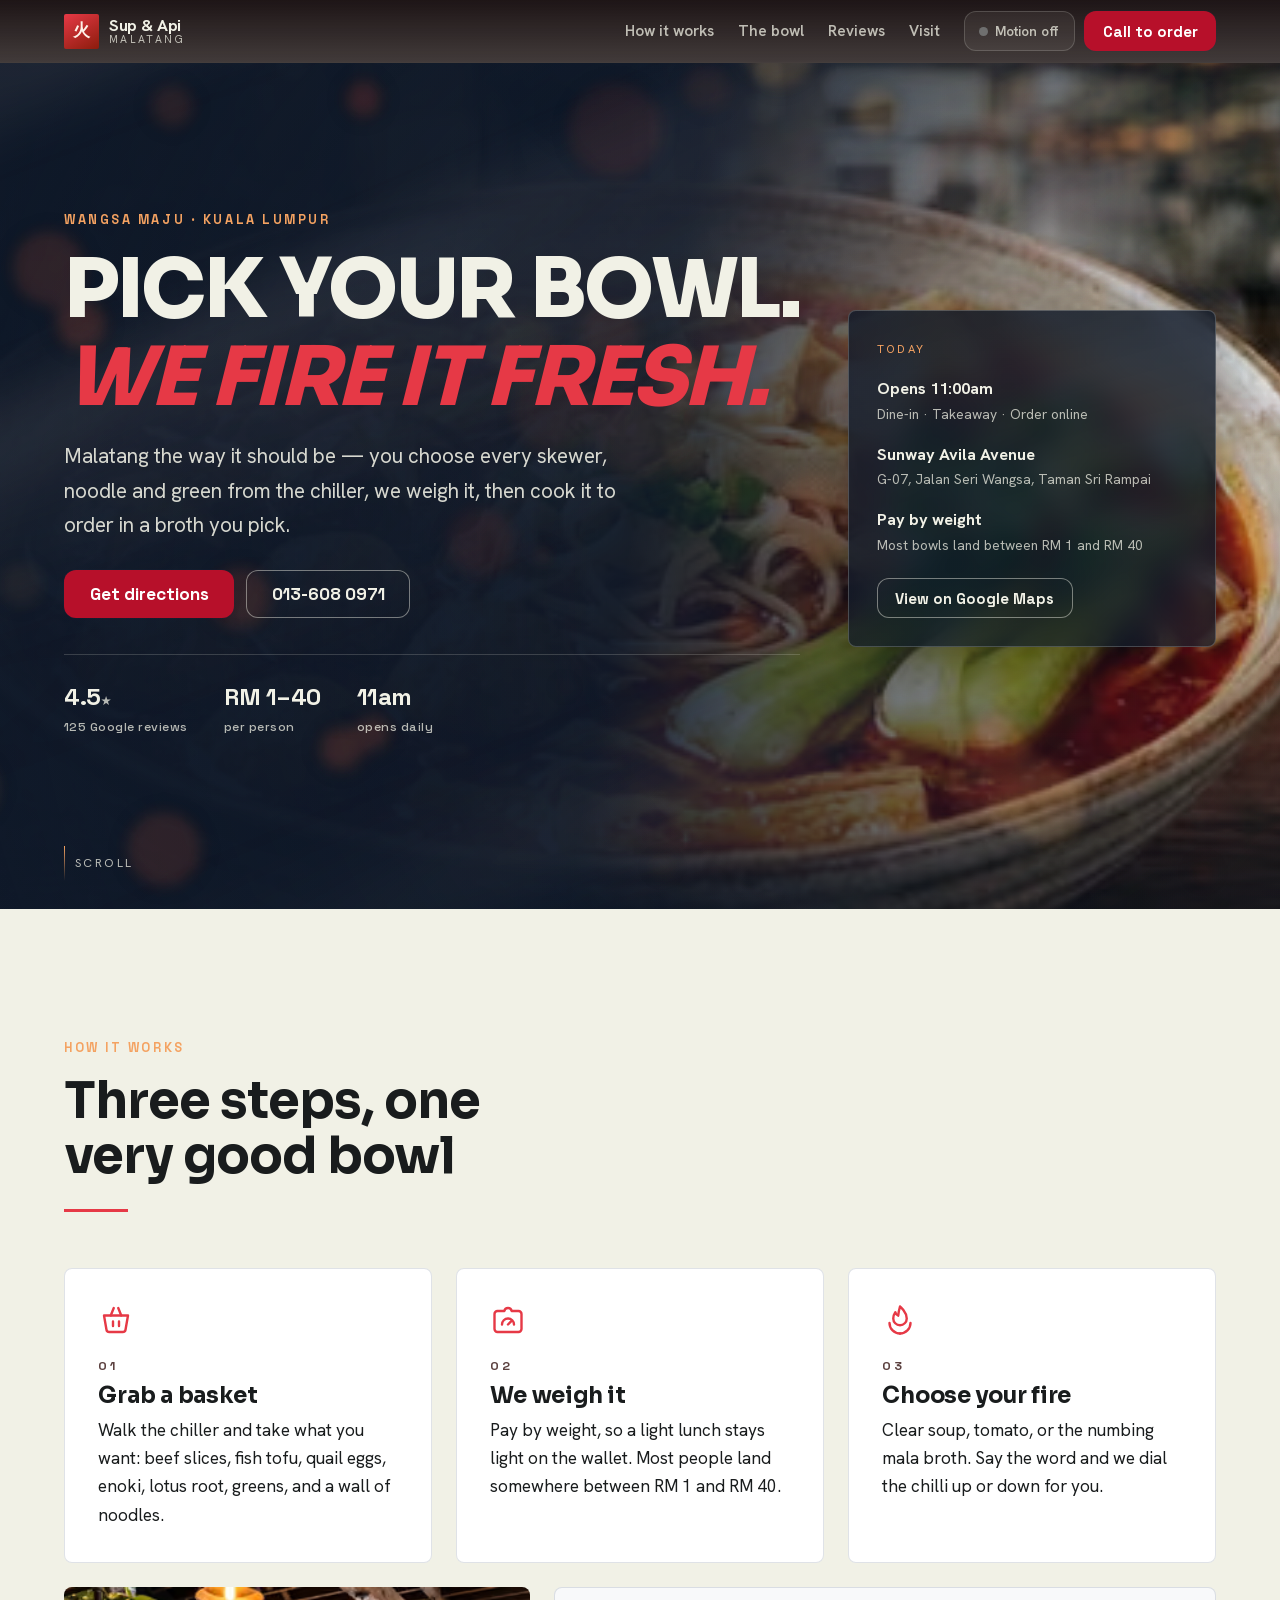
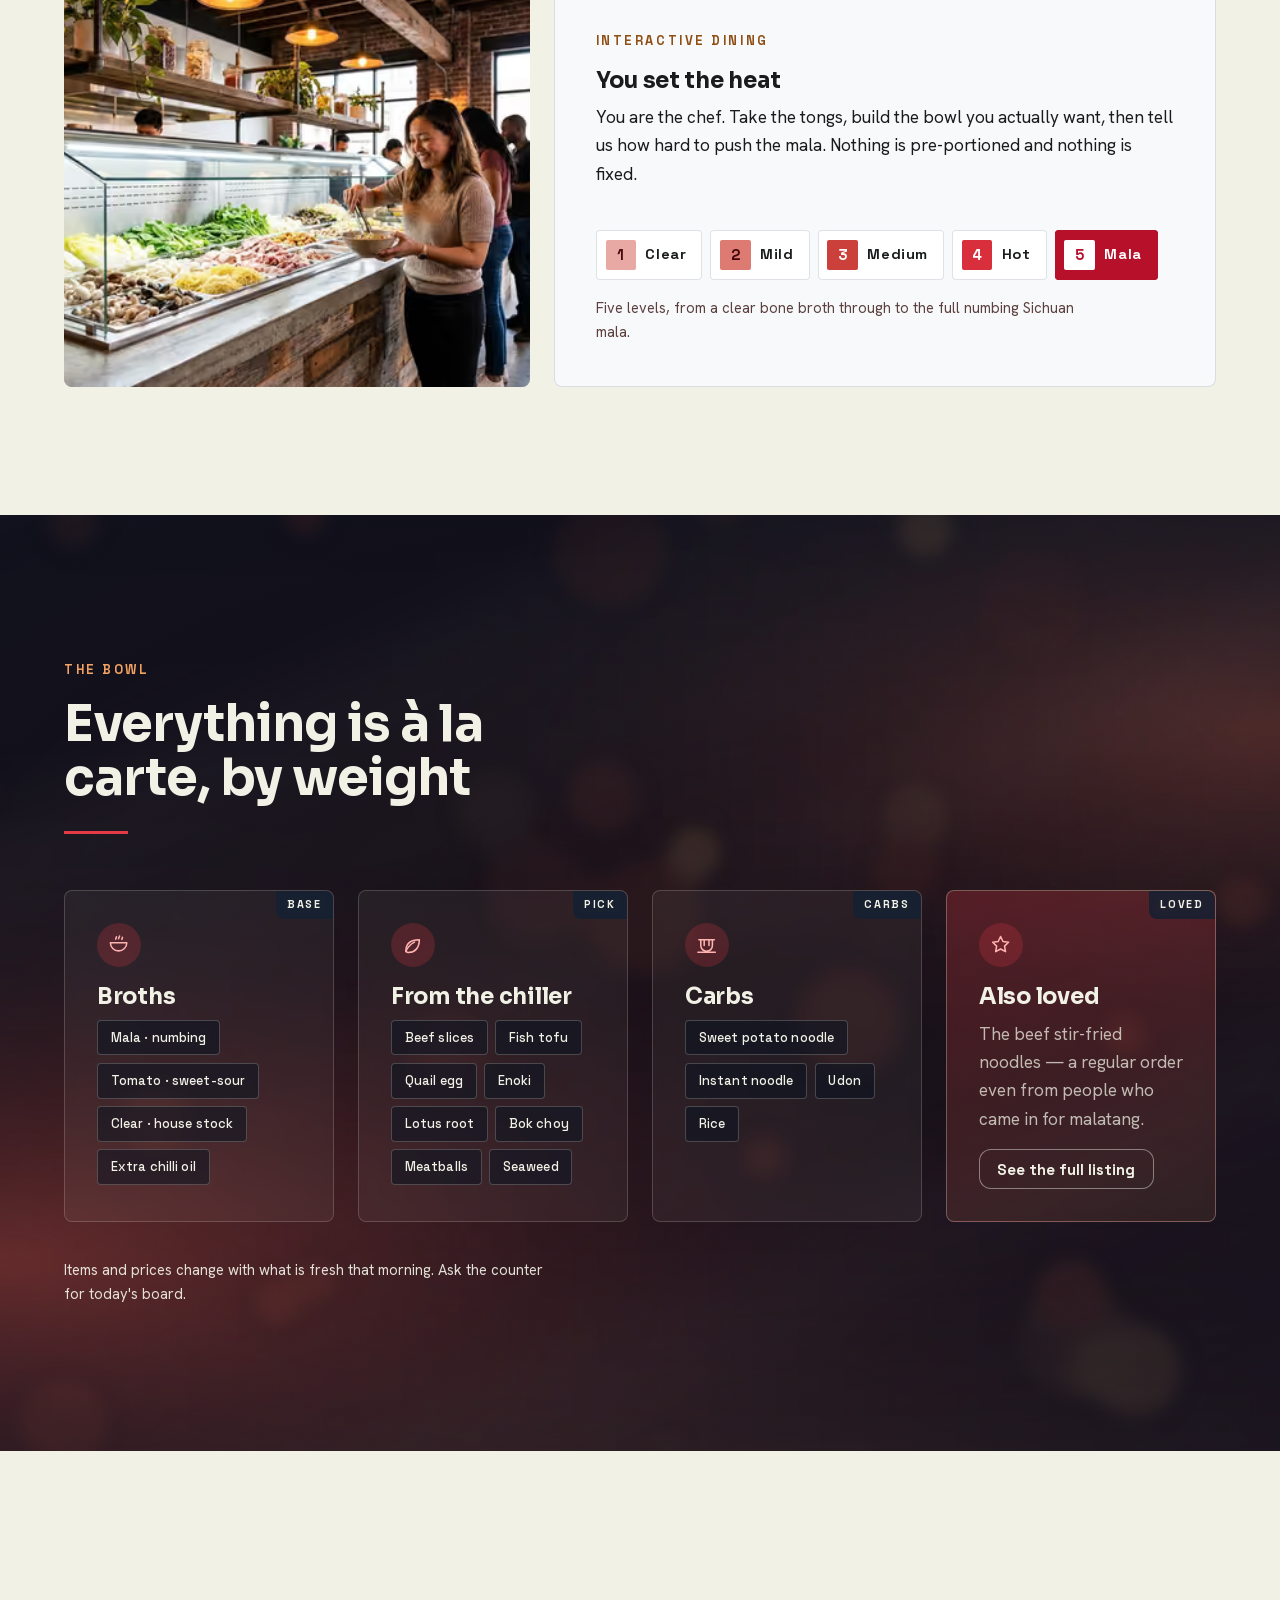
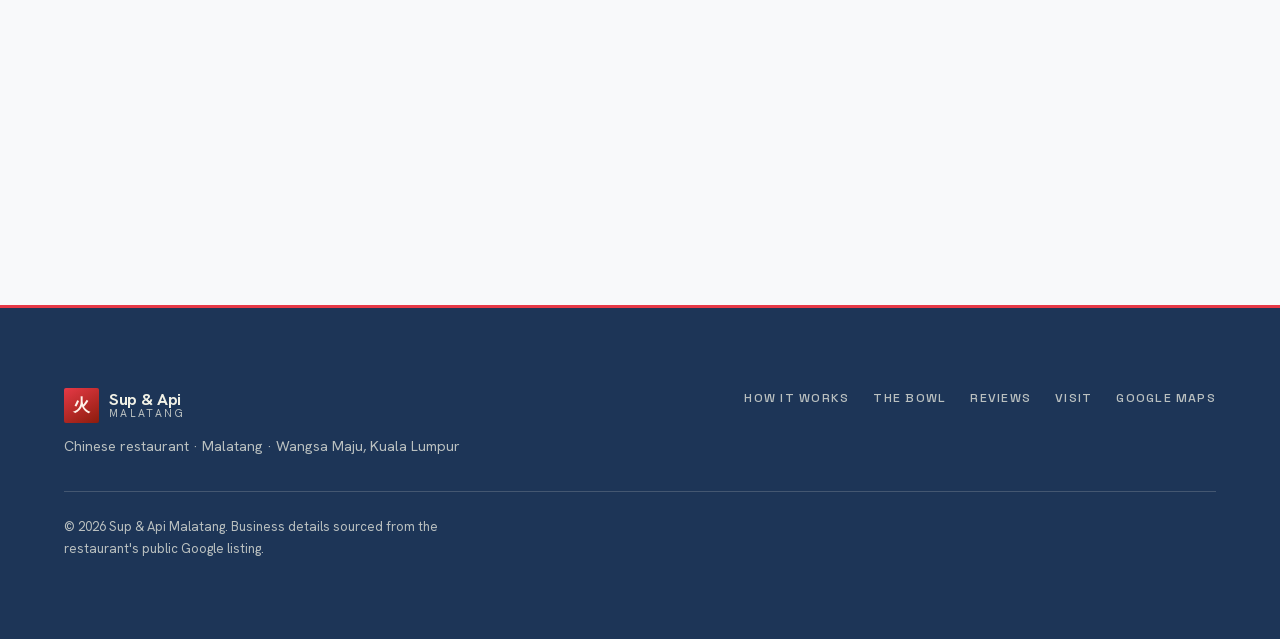
==== commit ee471b94: "Rebuild reviews, visit and footer on the Stitch system Completes the redesign; every section now run" ====
--- a/index.html
+++ b/index.html
@@ -269,8 +269,16 @@
     <div class="section__head">
       <p class="eyebrow">Reviews</p>
       <h2>4.5 out of 5, across 125 Google reviews</h2>
-    </div>
-    <figure class="quote reveal">
+      <span class="rule" aria-hidden="true"></span>
+    </div>
+    <div class="rating reveal">
+      <span class="rating__score">4.5</span>
+      <span class="rating__stars" role="img" aria-label="Rated 4.5 out of 5">
+        <span class="rating__fill" style="--pct:90%"></span>
+      </span>
+      <span class="rating__count">125 Google reviews</span>
+    </div>
+    <figure class="quote reveal" style="--i:1">
       <blockquote>
         <p>“A good halal Chinese spot I've found in KL. The Malatang is very nice with plenty
           of fresh ingredients to choose from. The beef stir-fried noodles are also very tasty
@@ -289,29 +297,49 @@
     <div class="section__head">
       <p class="eyebrow">Visit</p>
       <h2>Find us in Sunway Avila Avenue</h2>
+      <span class="rule" aria-hidden="true"></span>
     </div>
     <div class="visit-grid">
-      <article class="card reveal">
-        <h3>Address</h3>
-        <address>
-          G-07, Sunway Avila Avenue,<br>
-          1, Jalan Seri Wangsa, Taman Sri Rampai,<br>
-          Wangsa Maju, 53300 Kuala Lumpur,<br>
-          Federal Territory of Kuala Lumpur, Malaysia
-        </address>
-        <p class="pluscode">Plus code <b>5PVQ+64</b> Taman Sri Rampai</p>
-        <a class="btn btn--filled btn--sm" href="https://maps.app.goo.gl/9yixVFVDJVkm1ZBU8"
-           target="_blank" rel="noopener">Open in Google Maps</a>
-      </article>
-      <article class="card reveal" style="--i:1">
-        <h3>Hours &amp; contact</h3>
-        <p class="hours"><b>Opens daily at 11:00am.</b><br>
-          Closing time varies — the Google listing always has today's hours.</p>
-        <p><a class="link" href="tel:+60136080971">013-608 0971</a></p>
-        <ul class="chips chips--plain">
-          <li>Dine-in</li><li>Takeaway</li><li>Order online</li>
-        </ul>
-      </article>
+      <div class="visit-cards">
+        <article class="place reveal">
+          <h3>Sup &amp; Api Malatang</h3>
+          <div class="place__row">
+            <span class="place__icon" aria-hidden="true"><svg viewBox="0 0 24 24" fill="none" stroke="currentColor" stroke-width="1.7" stroke-linecap="round" stroke-linejoin="round"><path d="M12 21s7-5.6 7-11a7 7 0 1 0-14 0c0 5.4 7 11 7 11Z"/><circle cx="12" cy="10" r="2.6"/></svg></span>
+            <address>
+              G-07, Sunway Avila Avenue,<br>
+              1, Jalan Seri Wangsa, Taman Sri Rampai,<br>
+              Wangsa Maju, 53300 Kuala Lumpur,<br>
+              Federal Territory of Kuala Lumpur, Malaysia
+            </address>
+          </div>
+          <div class="place__row">
+            <span class="place__icon" aria-hidden="true"><svg viewBox="0 0 24 24" fill="none" stroke="currentColor" stroke-width="1.7" stroke-linecap="round" stroke-linejoin="round"><circle cx="12" cy="12" r="8.5"/><path d="M12 7.5V12l3 1.8"/></svg></span>
+            <span><b>Opens daily at 11:00am.</b><br>
+              Closing time varies — the Google listing always has today's hours.</span>
+          </div>
+          <div class="place__row">
+            <span class="place__icon" aria-hidden="true"><svg viewBox="0 0 24 24" fill="none" stroke="currentColor" stroke-width="1.7" stroke-linecap="round" stroke-linejoin="round"><path d="M6.5 3.5h3l1.5 4-2 1.5a12 12 0 0 0 6 6l1.5-2 4 1.5v3a2 2 0 0 1-2.2 2A16.5 16.5 0 0 1 4.5 5.7 2 2 0 0 1 6.5 3.5Z"/></svg></span>
+            <a class="link" href="tel:+60136080971">013-608 0971</a>
+          </div>
+          <p class="pluscode">Plus code <b>5PVQ+64</b> Taman Sri Rampai</p>
+          <a class="btn-block" href="https://maps.app.goo.gl/9yixVFVDJVkm1ZBU8"
+             target="_blank" rel="noopener">
+            <span>Get directions</span>
+            <span class="btn-block__arrow" aria-hidden="true"><svg viewBox="0 0 24 24" fill="none" stroke="currentColor" stroke-width="1.7" stroke-linecap="round" stroke-linejoin="round"><path d="M5 12h13M13 6.5 18.5 12 13 17.5"/></svg></span>
+          </a>
+        </article>
+        <article class="place place--muted reveal" style="--i:1">
+          <h3>How to order</h3>
+          <ul class="chips chips--plain">
+            <li>Dine-in</li><li>Takeaway</li><li>Order online</li>
+          </ul>
+        </article>
+      </div>
+      <figure class="visit-map reveal" style="--i:2">
+        <iframe title="Map showing Sup &amp; Api Malatang at Sunway Avila Avenue, Wangsa Maju, Kuala Lumpur"
+                src="https://www.openstreetmap.org/export/embed.html?bbox=101.731285,3.190539,101.739285,3.195539&amp;layer=mapnik&amp;marker=3.1930391,101.7352853"
+                loading="lazy" referrerpolicy="no-referrer-when-downgrade"></iframe>
+      </figure>
     </div>
   </section>
 </main>
--- a/assets/css/site.css
+++ b/assets/css/site.css
@@ -550,7 +550,9 @@
 }
 .menu-card:hover .chips li { border-color: rgba(241, 241, 230, .28); }
 .chips--plain li {
-  border-color: var(--outline); background: var(--primary-cont); color: var(--on-primary-cont);
+  border-color: rgba(29, 53, 87, .22);
+  background: var(--surface-lowest);
+  color: var(--on-surface);
 }
 .band__note { margin: 2.25rem 0 0; color: rgba(241, 241, 230, .92); font-size: .92rem; }
 
@@ -570,7 +572,97 @@
 /* ── Visit ─────────────────────────────────────────────────────────────── */
 .visit-grid {
   display: grid; gap: var(--gap);
-  grid-template-columns: repeat(auto-fit, minmax(min(100%, 19rem), 1fr));
+  grid-template-columns: 1fr;
+}
+.visit-cards { display: grid; gap: var(--gap); align-content: start; }
+
+/* Location card — bone-white with the spice-heat spine Stitch uses to mark
+   the active branch. */
+.place {
+  position: relative; overflow: hidden;
+  padding: clamp(1.4rem, 3vw, 2rem);
+  padding-inline-start: clamp(1.6rem, 3.2vw, 2.25rem);
+  border-radius: var(--r-lg);
+  background: var(--surface-lowest);
+  box-shadow: inset 0 0 0 1px rgba(29, 53, 87, .14);
+}
+.place::before {
+  content: ""; position: absolute; inset-block: 0; inset-inline-start: 0;
+  width: 4px; background: var(--primary-hot);
+}
+.place--muted { background: var(--surface); }
+.place--muted::before { background: var(--outline-variant); }
+.place h3 { margin-bottom: .9rem; }
+.place__row {
+  display: flex; align-items: flex-start; gap: .75rem;
+  margin: 0 0 .9rem;
+}
+.place__icon {
+  flex: none; width: 1.25rem; height: 1.25rem; margin-top: .18rem;
+  color: var(--primary-hot);
+}
+.place__icon svg { width: 100%; height: 100%; display: block; }
+.place address { font-style: normal; }
+.pluscode {
+  font-family: var(--font-label); font-size: .82rem;
+  color: var(--on-surface-dim); margin: 0 0 1.25rem;
+}
+
+/* Full-width charcoal action that warms to spice-heat, per Stitch */
+.btn-block {
+  display: flex; align-items: center; justify-content: center; gap: .6rem;
+  padding: .95rem 1.25rem;
+  border-radius: var(--r-md);
+  background: var(--charcoal); color: var(--on-dark);
+  font-family: var(--font-label); font-size: .86rem; font-weight: 700;
+  letter-spacing: .12em; text-transform: uppercase; text-decoration: none;
+  transition: background-color .3s var(--ease-emph);
+}
+.btn-block:hover, .btn-block:focus-visible { background: var(--primary); }
+.btn-block__arrow { width: 1.1rem; height: 1.1rem; display: block; }
+.btn-block__arrow svg { width: 100%; height: 100%; display: block; }
+.btn-block:hover .btn-block__arrow { transform: translateX(3px); }
+.btn-block__arrow { transition: transform .3s var(--ease-emph); }
+
+.visit-map {
+  margin: 0; overflow: hidden; display: flex;
+  border-radius: var(--r-lg);
+  box-shadow: inset 0 0 0 1px rgba(29, 53, 87, .14);
+  background: var(--surface-3);
+}
+.visit-map iframe {
+  display: block; width: 100%; height: 100%;
+  min-height: clamp(19rem, 42vw, 26rem);
+  border: 0;
+}
+
+/* Rating summary — Space Grotesk figure, single-element star bar */
+.rating {
+  display: flex; align-items: center; flex-wrap: wrap; gap: .5rem .9rem;
+  margin-bottom: clamp(1.5rem, 3vw, 2.25rem);
+}
+.rating__score {
+  font-family: var(--font-label); font-size: 2.4rem; font-weight: 700;
+  line-height: 1; letter-spacing: -.02em; color: var(--on-surface);
+}
+/* Five stars cut from one masked bar: the fill child is clipped by the same
+   mask, so a percentage width gives an exact half-star at 4.5. */
+.rating__stars {
+  position: relative; display: block;
+  width: 8.75rem; height: 1.75rem;
+  background: var(--outline-variant);
+  --star-mask: url('data:image/svg+xml;utf8,<svg xmlns="http://www.w3.org/2000/svg" viewBox="0 0 20 20"><path d="M10 1.6l2.3 4.9 5.2.7-3.8 3.6.9 5.2-4.6-2.5-4.6 2.5.9-5.2L2.5 7.2l5.2-.7z"/></svg>');
+  -webkit-mask-image: var(--star-mask); mask-image: var(--star-mask);
+  -webkit-mask-size: 1.75rem 1.75rem; mask-size: 1.75rem 1.75rem;
+  -webkit-mask-repeat: repeat-x; mask-repeat: repeat-x;
+}
+.rating__fill {
+  position: absolute; inset-block: 0; inset-inline-start: 0;
+  width: var(--pct); background: var(--primary-hot);
+}
+.rating__count {
+  font-family: var(--font-label); font-size: .86rem; font-weight: 500;
+  letter-spacing: .04em; color: var(--on-surface-dim);
 }
 address { font-style: normal; line-height: 1.75; }
 .pluscode { margin-top: .9rem; font-size: .92rem; color: var(--on-surface-dim); }
@@ -580,6 +672,7 @@
 .site-foot {
   padding: clamp(3rem, 7vw, 5rem) var(--pad) 7.5rem;
   background: var(--ink); color: var(--on-dark-dim);
+  border-block-start: 3px solid var(--primary-hot);
 }
 .foot-grid {
   display: flex; flex-wrap: wrap; gap: var(--gap);
@@ -589,7 +682,12 @@
 .brand--foot { margin: 0 0 .75rem; color: var(--on-dark); }
 .foot-note { margin: 0; font-size: .9rem; }
 .site-foot nav { display: flex; flex-wrap: wrap; gap: 1rem 1.5rem; }
-.site-foot nav a { color: var(--on-dark-dim); text-decoration: none; font-size: .93rem; }
+.site-foot nav a {
+  color: var(--on-dark-dim); text-decoration: none;
+  font-family: var(--font-label); font-size: .78rem; font-weight: 500;
+  letter-spacing: .1em; text-transform: uppercase;
+  transition: color .3s var(--ease-emph);
+}
 .site-foot nav a:hover { color: var(--on-dark); text-decoration: underline; }
 .copyright { margin: 1.5rem 0 0; font-size: .82rem; }
 
@@ -660,6 +758,7 @@
 @media (min-width: 62rem) {
   .bento__media   { grid-column: span 5; }
   .bento__control { grid-column: span 7; }
+  .visit-grid { grid-template-columns: 5fr 7fr; align-items: stretch; }
   .site-nav { display: flex; }
   .hero__card { display: block; }
   .hero__inner { max-width: 46rem; }
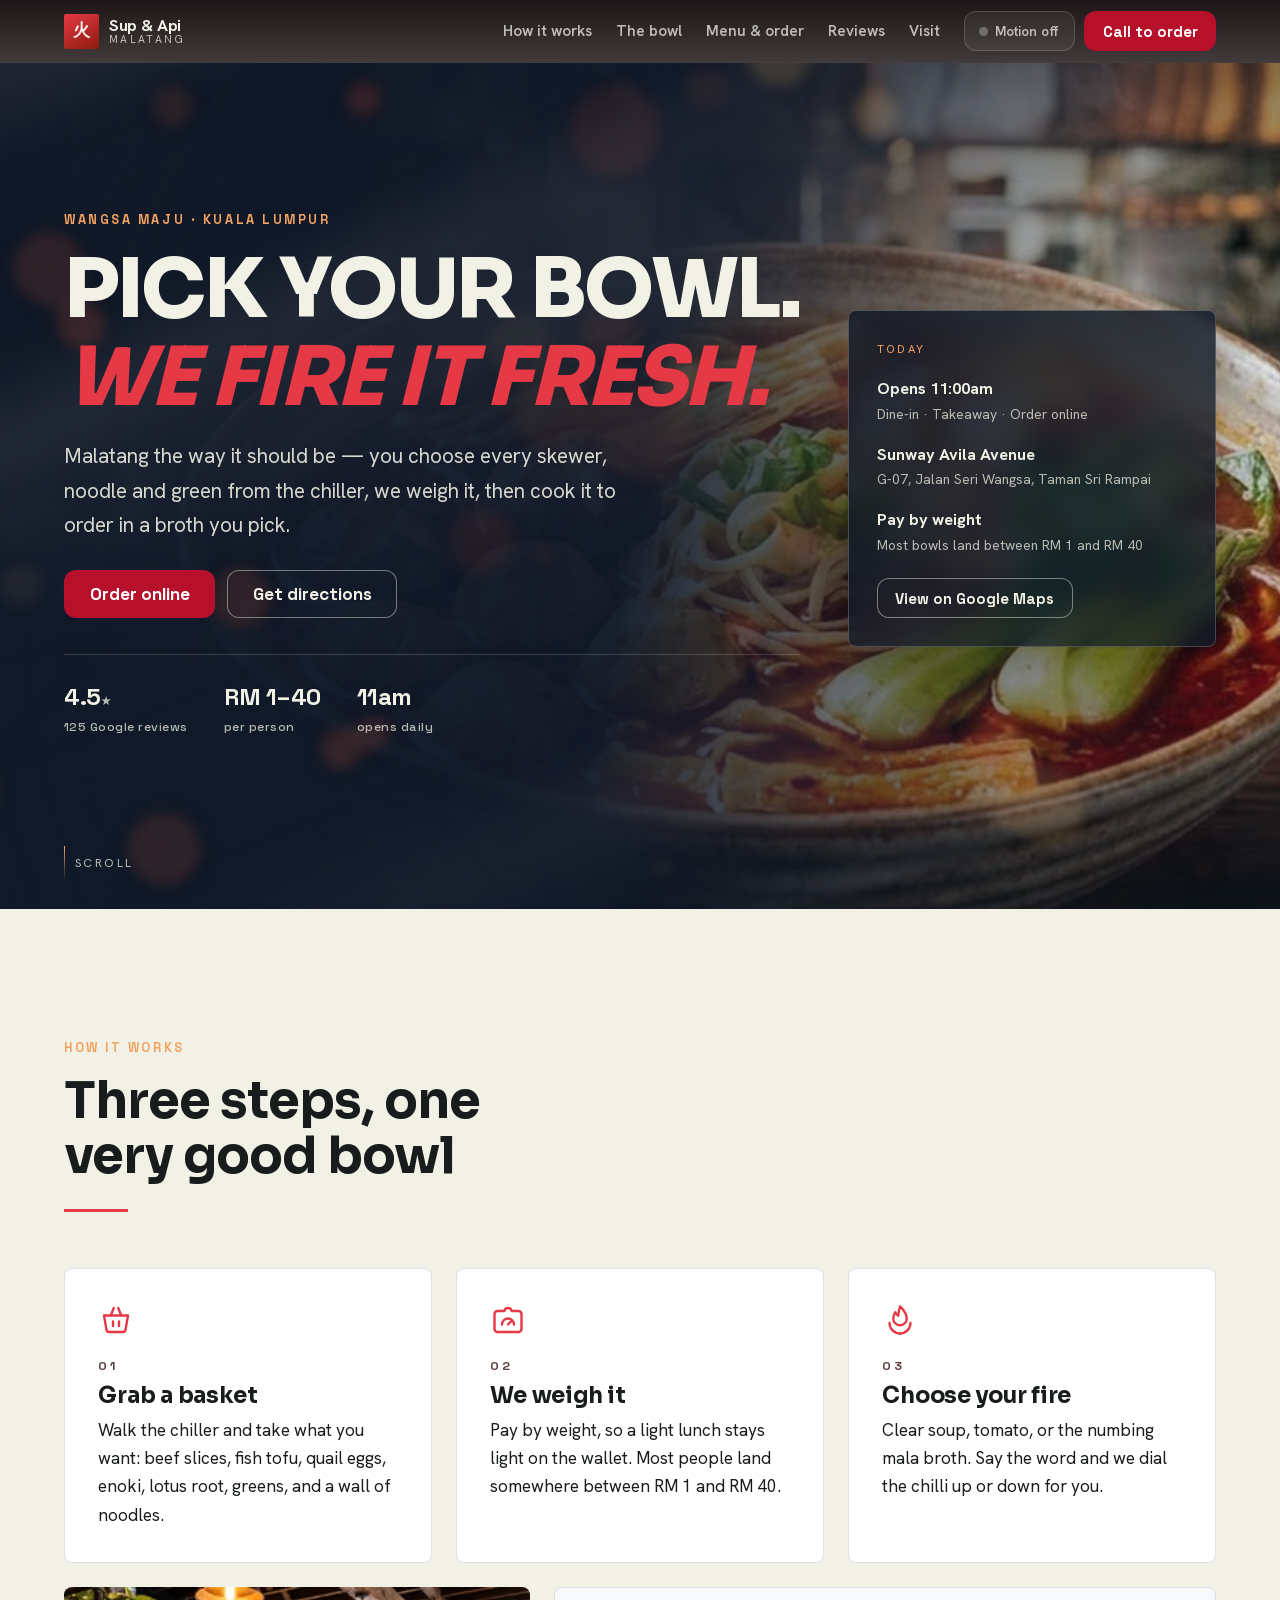
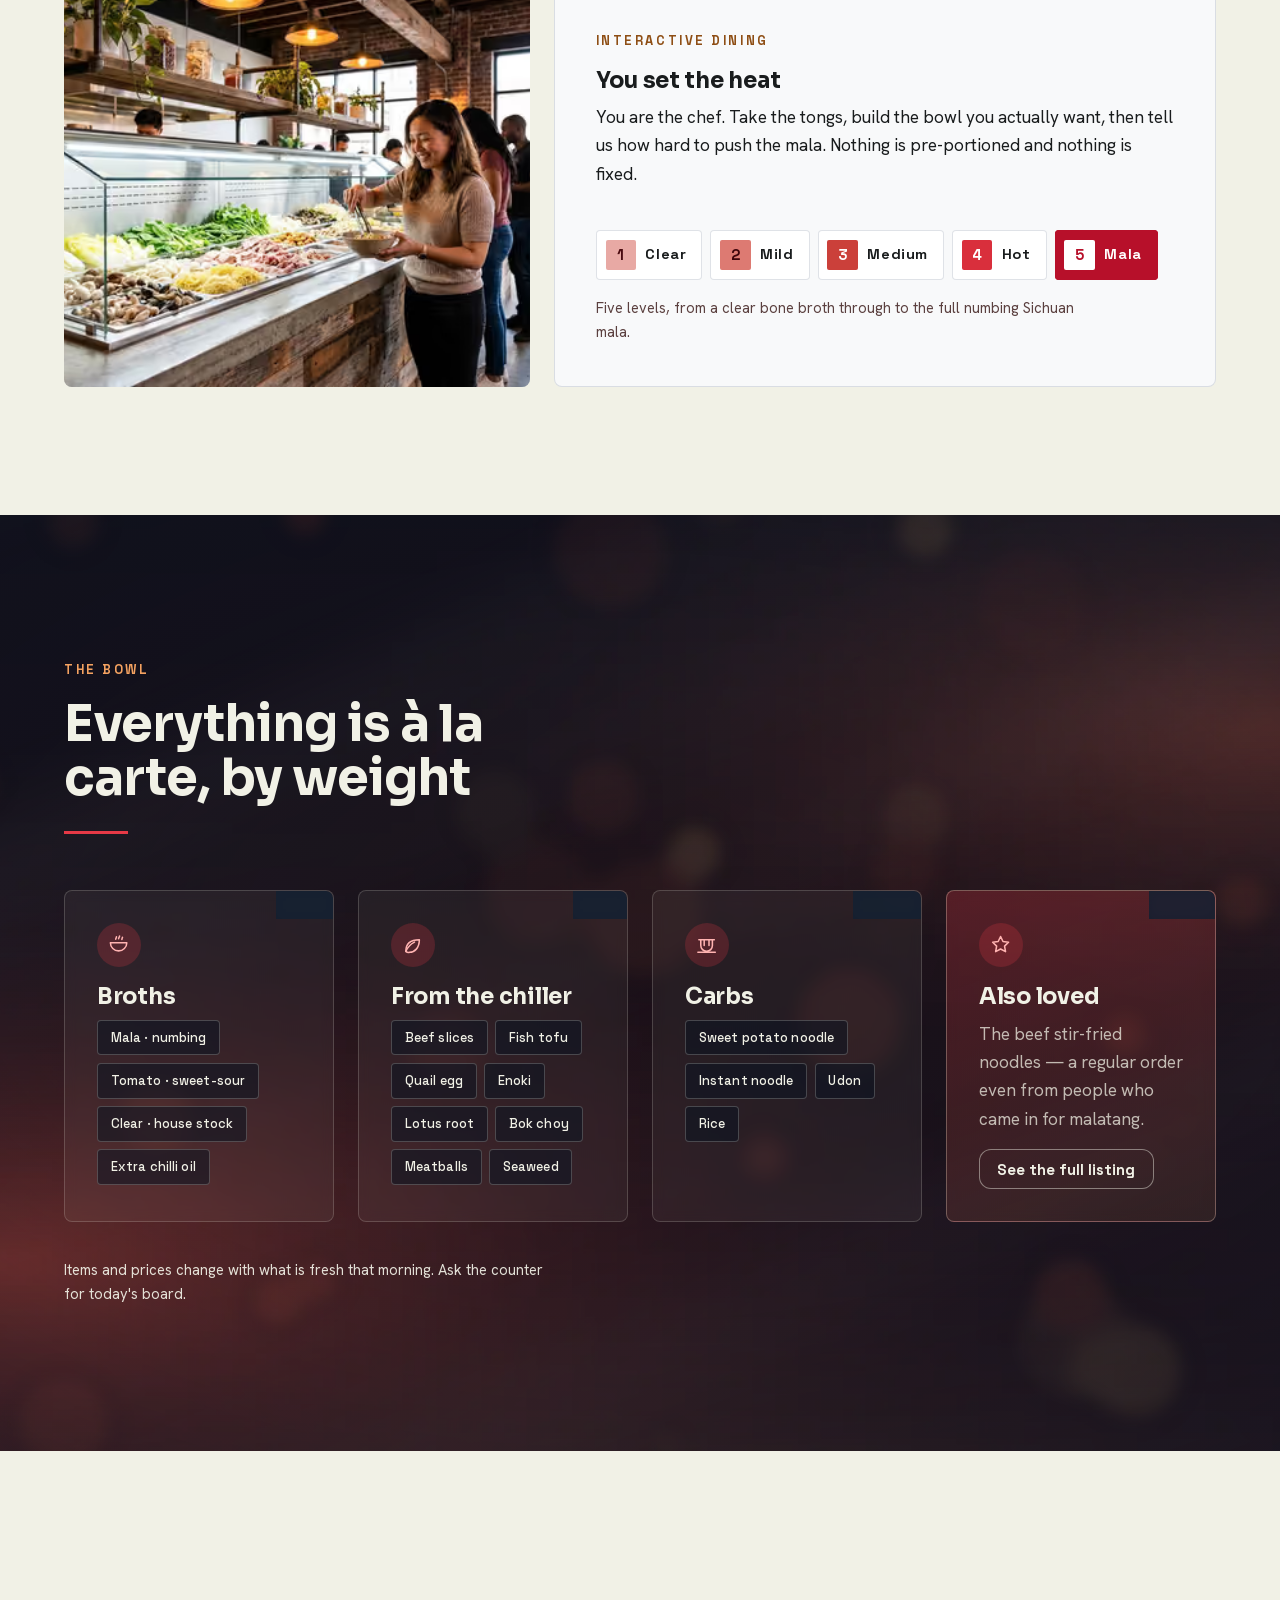
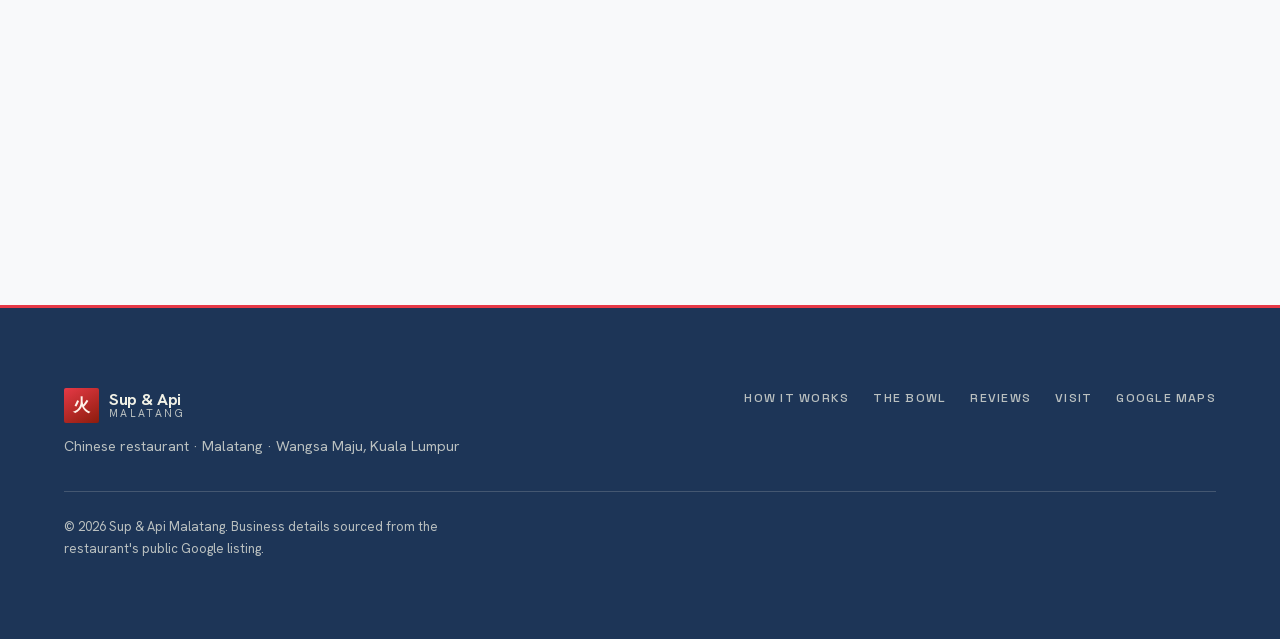
==== commit e566570f: "Add menu page with a working online-order prototype Swaps the map to Google Maps (keyless embed, coo" ====
--- a/index.html
+++ b/index.html
@@ -6,7 +6,7 @@
 <title>Sup &amp; Api Malatang — Halal-friendly Chinese Malatang in Wangsa Maju, KL</title>
 <meta name="description" content="Sup &amp; Api Malatang in Taman Sri Rampai, Wangsa Maju. Pick your own ingredients, we fire them fresh in your choice of broth. Rated 4.5★ from 125 Google reviews, RM 1–40 per person. Dine-in and takeaway, open daily from 11am.">
 <link rel="canonical" href="https://supmalatang.vercel.app/">
-<meta name="theme-color" content="#140a0c">
+<meta name="theme-color" content="#1d3557">
 <meta name="robots" content="index, follow, max-image-preview:large, max-snippet:-1">
 <meta name="author" content="Sup &amp; Api Malatang">
 <meta name="geo.region" content="MY-14">
@@ -56,6 +56,7 @@
   <nav class="site-nav" aria-label="Primary">
     <a href="#how">How it works</a>
     <a href="#menu">The bowl</a>
+      <a href="menu.html">Menu &amp; order</a>
     <a href="#reviews">Reviews</a>
     <a href="#visit">Visit</a>
   </nav>
@@ -106,9 +107,9 @@
       <p class="hero__lede">Malatang the way it should be — you choose every skewer, noodle and
         green from the chiller, we weigh it, then cook it to order in a broth you pick.</p>
       <div class="cta-row">
-        <a class="btn btn--filled" href="https://maps.app.goo.gl/9yixVFVDJVkm1ZBU8"
+        <a class="btn btn--filled" href="menu.html#order">Order online</a>
+        <a class="btn btn--tonal" href="https://maps.app.goo.gl/9yixVFVDJVkm1ZBU8"
            target="_blank" rel="noopener">Get directions</a>
-        <a class="btn btn--tonal" href="tel:+60136080971">013-608 0971</a>
       </div>
       <ul class="stat-row">
         <li><b>4.5<span aria-hidden="true">★</span></b><span>125 Google reviews</span></li>
@@ -331,13 +332,13 @@
         <article class="place place--muted reveal" style="--i:1">
           <h3>How to order</h3>
           <ul class="chips chips--plain">
-            <li>Dine-in</li><li>Takeaway</li><li>Order online</li>
+            <li>Dine-in</li><li>Takeaway</li><li><a href="menu.html#order">Order online</a></li>
           </ul>
         </article>
       </div>
       <figure class="visit-map reveal" style="--i:2">
-        <iframe title="Map showing Sup &amp; Api Malatang at Sunway Avila Avenue, Wangsa Maju, Kuala Lumpur"
-                src="https://www.openstreetmap.org/export/embed.html?bbox=101.731285,3.190539,101.739285,3.195539&amp;layer=mapnik&amp;marker=3.1930391,101.7352853"
+        <iframe title="Google Map showing Sup &amp; Api Malatang at Sunway Avila Avenue, Wangsa Maju, Kuala Lumpur"
+                src="https://www.google.com/maps?q=3.1930391,101.7352853(Sup+%26+Api+Malatang)&amp;z=18&amp;output=embed"
                 loading="lazy" referrerpolicy="no-referrer-when-downgrade"></iframe>
       </figure>
     </div>
--- a/assets/css/site.css
+++ b/assets/css/site.css
@@ -629,6 +629,10 @@
   border-radius: var(--r-lg);
   box-shadow: inset 0 0 0 1px rgba(29, 53, 87, .14);
   background: var(--surface-3);
+}
+/* An iframe never matches :focus-visible, so the frame carries the ring. */
+.visit-map:focus-within {
+  outline: 3px solid var(--primary-hot); outline-offset: 2px;
 }
 .visit-map iframe {
   display: block; width: 100%; height: 100%;
@@ -801,3 +805,10 @@
 }
 .motion-off .hero__scroll span { animation: none; }
 .motion-off .reveal { opacity: 1 !important; transform: none !important; }
+
+/* A chip that is a real action still reads as a chip */
+.chips--plain a { color: inherit; text-decoration: none; }
+.chips--plain li:has(a) { border-color: rgba(183, 16, 42, .45); }
+.chips--plain li:has(a):hover { background: var(--primary); border-color: var(--primary); }
+.chips--plain li:has(a):hover a { color: var(--on-primary); }
+.chips--plain a:focus-visible { outline: 3px solid var(--primary-hot); outline-offset: 4px; }
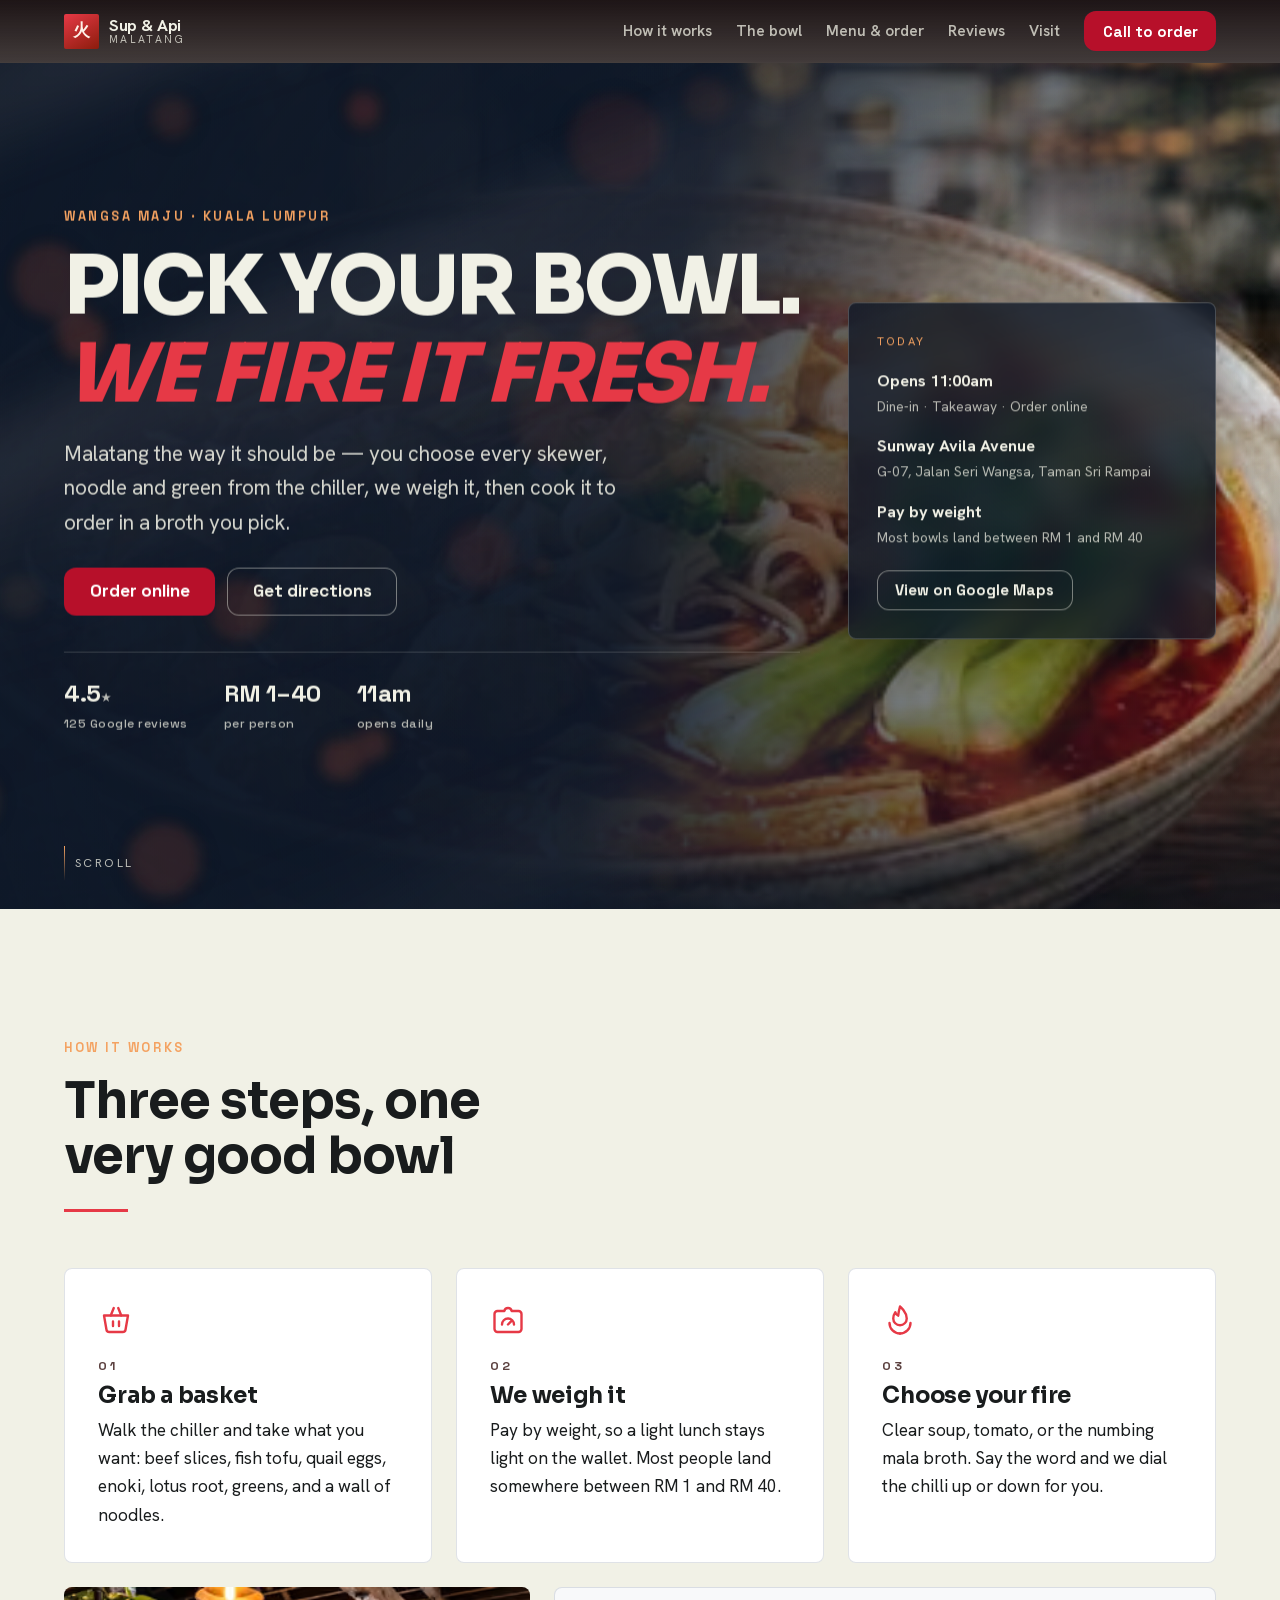
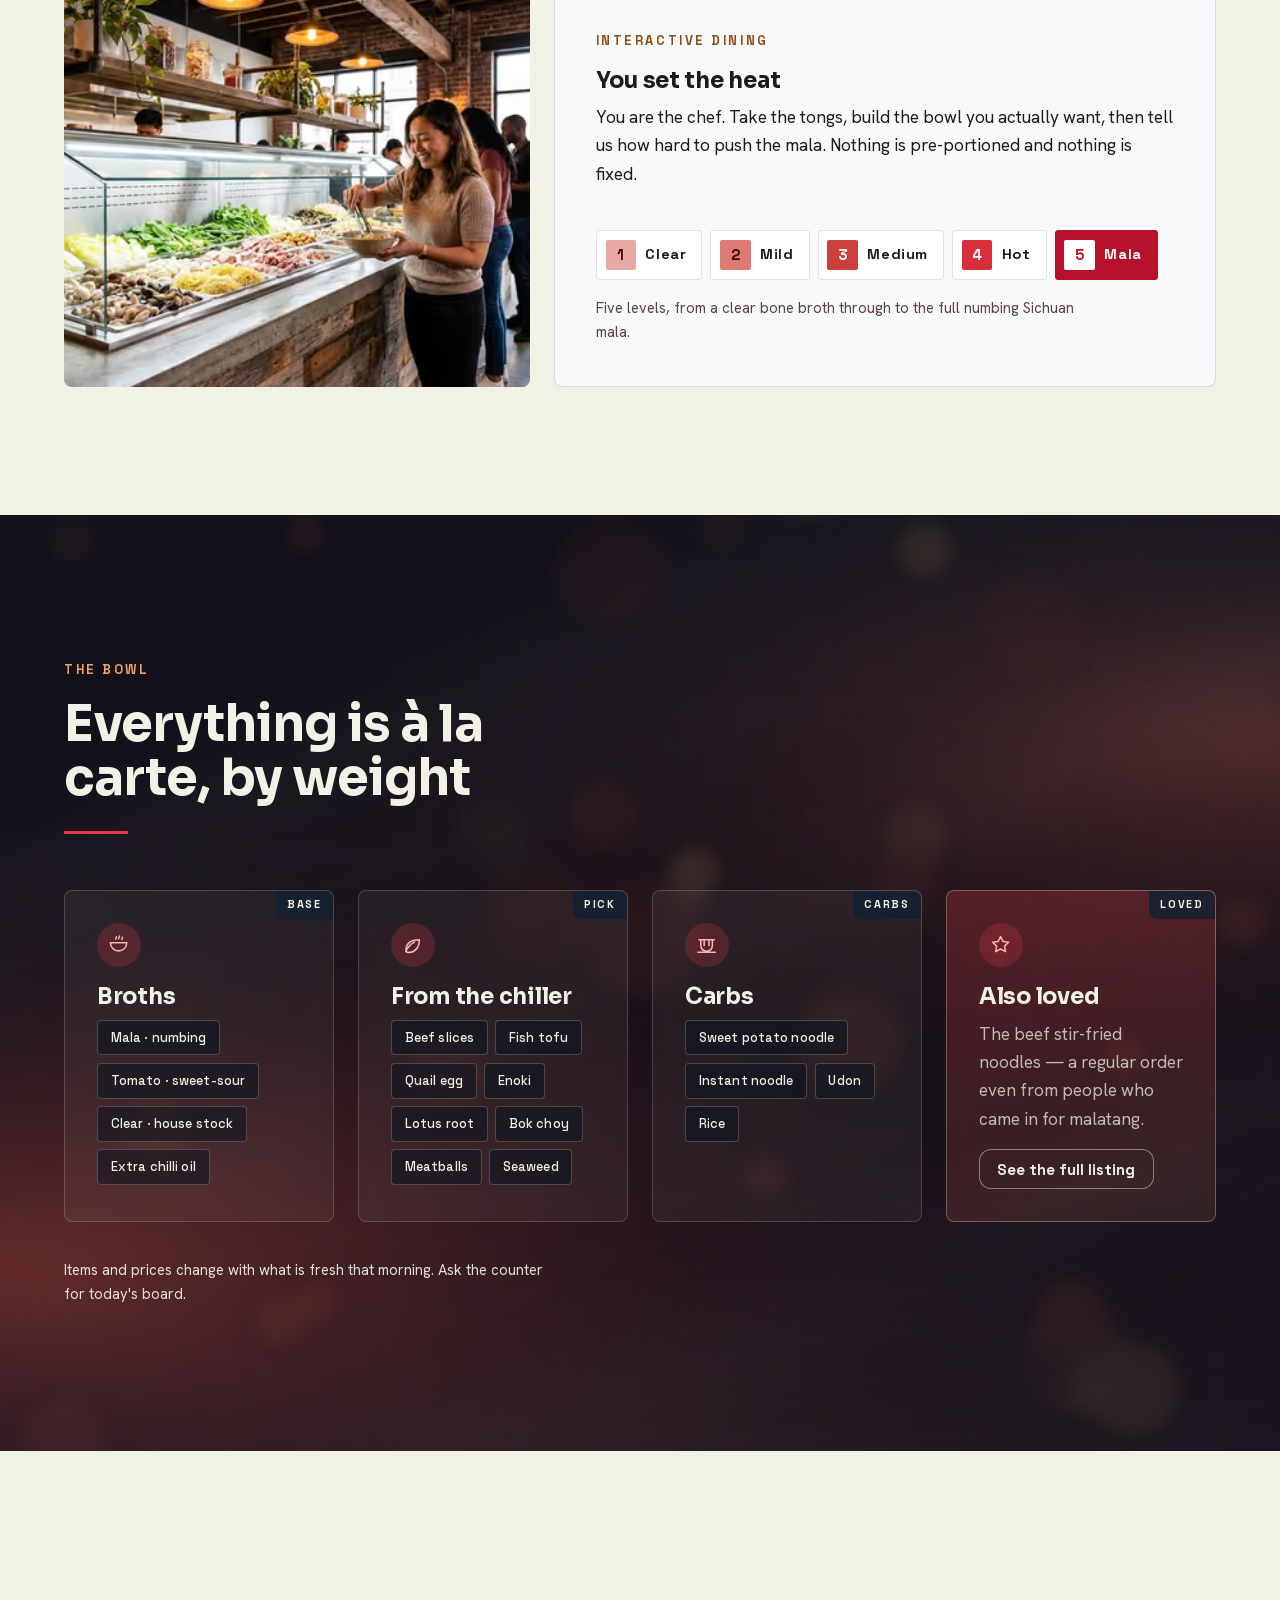
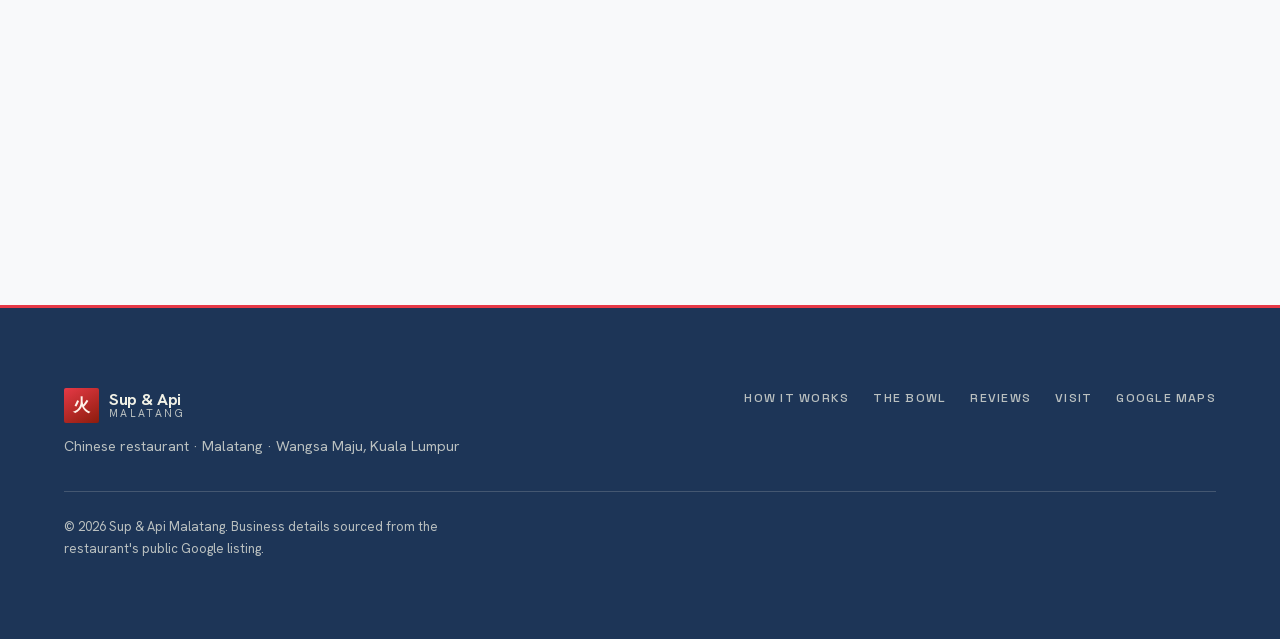
==== commit 5dbb2aa9: "Finalise the prototype: drop the board photo, pin the map, always animate - Removes the photographed" ====
--- a/index.html
+++ b/index.html
@@ -61,10 +61,6 @@
     <a href="#visit">Visit</a>
   </nav>
   <div class="head-actions">
-    <button class="motion-toggle" type="button" id="motion-toggle" aria-pressed="false">
-      <span class="motion-toggle__dot" aria-hidden="true"></span>
-      <span class="motion-toggle__label">Motion</span>
-    </button>
     <a class="btn btn--filled btn--sm" href="tel:+60136080971">Call to order</a>
   </div>
 </header>
@@ -338,7 +334,7 @@
       </div>
       <figure class="visit-map reveal" style="--i:2">
         <iframe title="Google Map showing Sup &amp; Api Malatang at Sunway Avila Avenue, Wangsa Maju, Kuala Lumpur"
-                src="https://www.google.com/maps?q=3.1930391,101.7352853(Sup+%26+Api+Malatang)&amp;z=18&amp;output=embed"
+                src="https://www.google.com/maps?q=3.1930337,101.7378602(Sup+%26+Api+Malatang)&amp;z=18&amp;output=embed"
                 loading="lazy" referrerpolicy="no-referrer-when-downgrade"></iframe>
       </figure>
     </div>
--- a/assets/css/site.css
+++ b/assets/css/site.css
@@ -197,20 +197,6 @@
 .head-actions { margin-inline-start: auto; display: flex; align-items: center; gap: .6rem; }
 .site-nav ~ .head-actions { margin-inline-start: 0; }
 
-.motion-toggle {
-  display: inline-flex; align-items: center; gap: .45rem;
-  min-height: 2.5rem; padding: .45rem .9rem;
-  border: 1px solid var(--outline-dark); border-radius: var(--r-full);
-  background: rgba(255, 243, 236, .06); color: var(--on-dark-dim);
-  font: inherit; font-size: .85rem; font-weight: 600; cursor: pointer;
-}
-.motion-toggle__dot {
-  width: .55rem; height: .55rem; border-radius: 50%;
-  background: var(--gold); box-shadow: 0 0 0 3px rgba(233, 162, 59, .22);
-}
-.motion-toggle[aria-pressed="true"] .motion-toggle__dot { background: #6f6f6f; box-shadow: none; }
-.motion-toggle[aria-pressed="true"] .motion-toggle__label::after { content: " off"; }
-.motion-toggle[aria-pressed="false"] .motion-toggle__label::after { content: " on"; }
 
 /* ── Hero ──────────────────────────────────────────────────────────────── */
 .hero {
@@ -630,8 +616,9 @@
   box-shadow: inset 0 0 0 1px rgba(29, 53, 87, .14);
   background: var(--surface-3);
 }
-/* An iframe never matches :focus-visible, so the frame carries the ring. */
-.visit-map:focus-within {
+/* An iframe matches none of :focus / :focus-visible / parent :focus-within,
+   so the ring is driven from JS (see parallax.js). */
+.visit-map.is-focus {
   outline: 3px solid var(--primary-hot); outline-offset: 2px;
 }
 .visit-map iframe {
@@ -779,8 +766,7 @@
 
 /* Touch input: nothing tappable drops below the 44px comfortable-target size. */
 @media (pointer: coarse) {
-  .btn--sm, .motion-toggle { min-height: 44px; }
-  .chips li { padding: .55rem .95rem; }
+  .btn--sm,   .chips li { padding: .55rem .95rem; }
   .site-foot nav a { padding: .25rem 0; }
 }
 
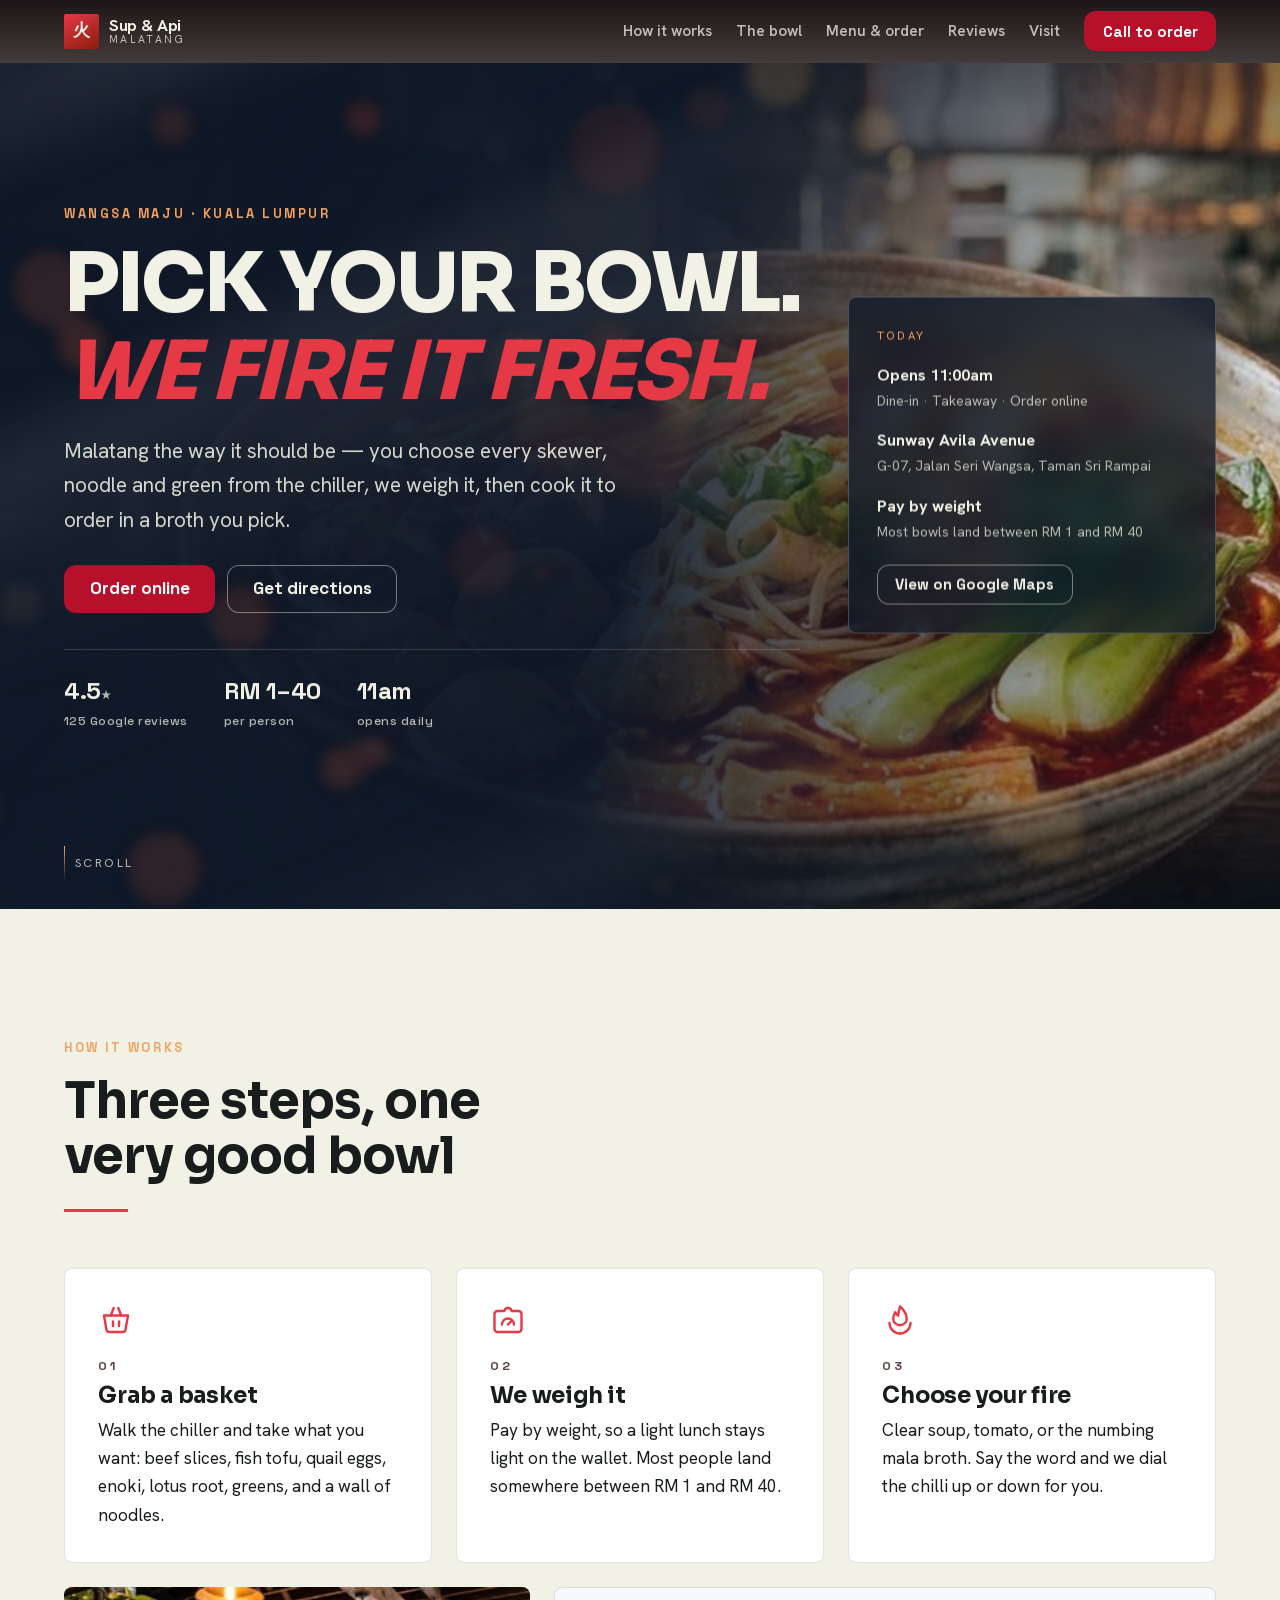
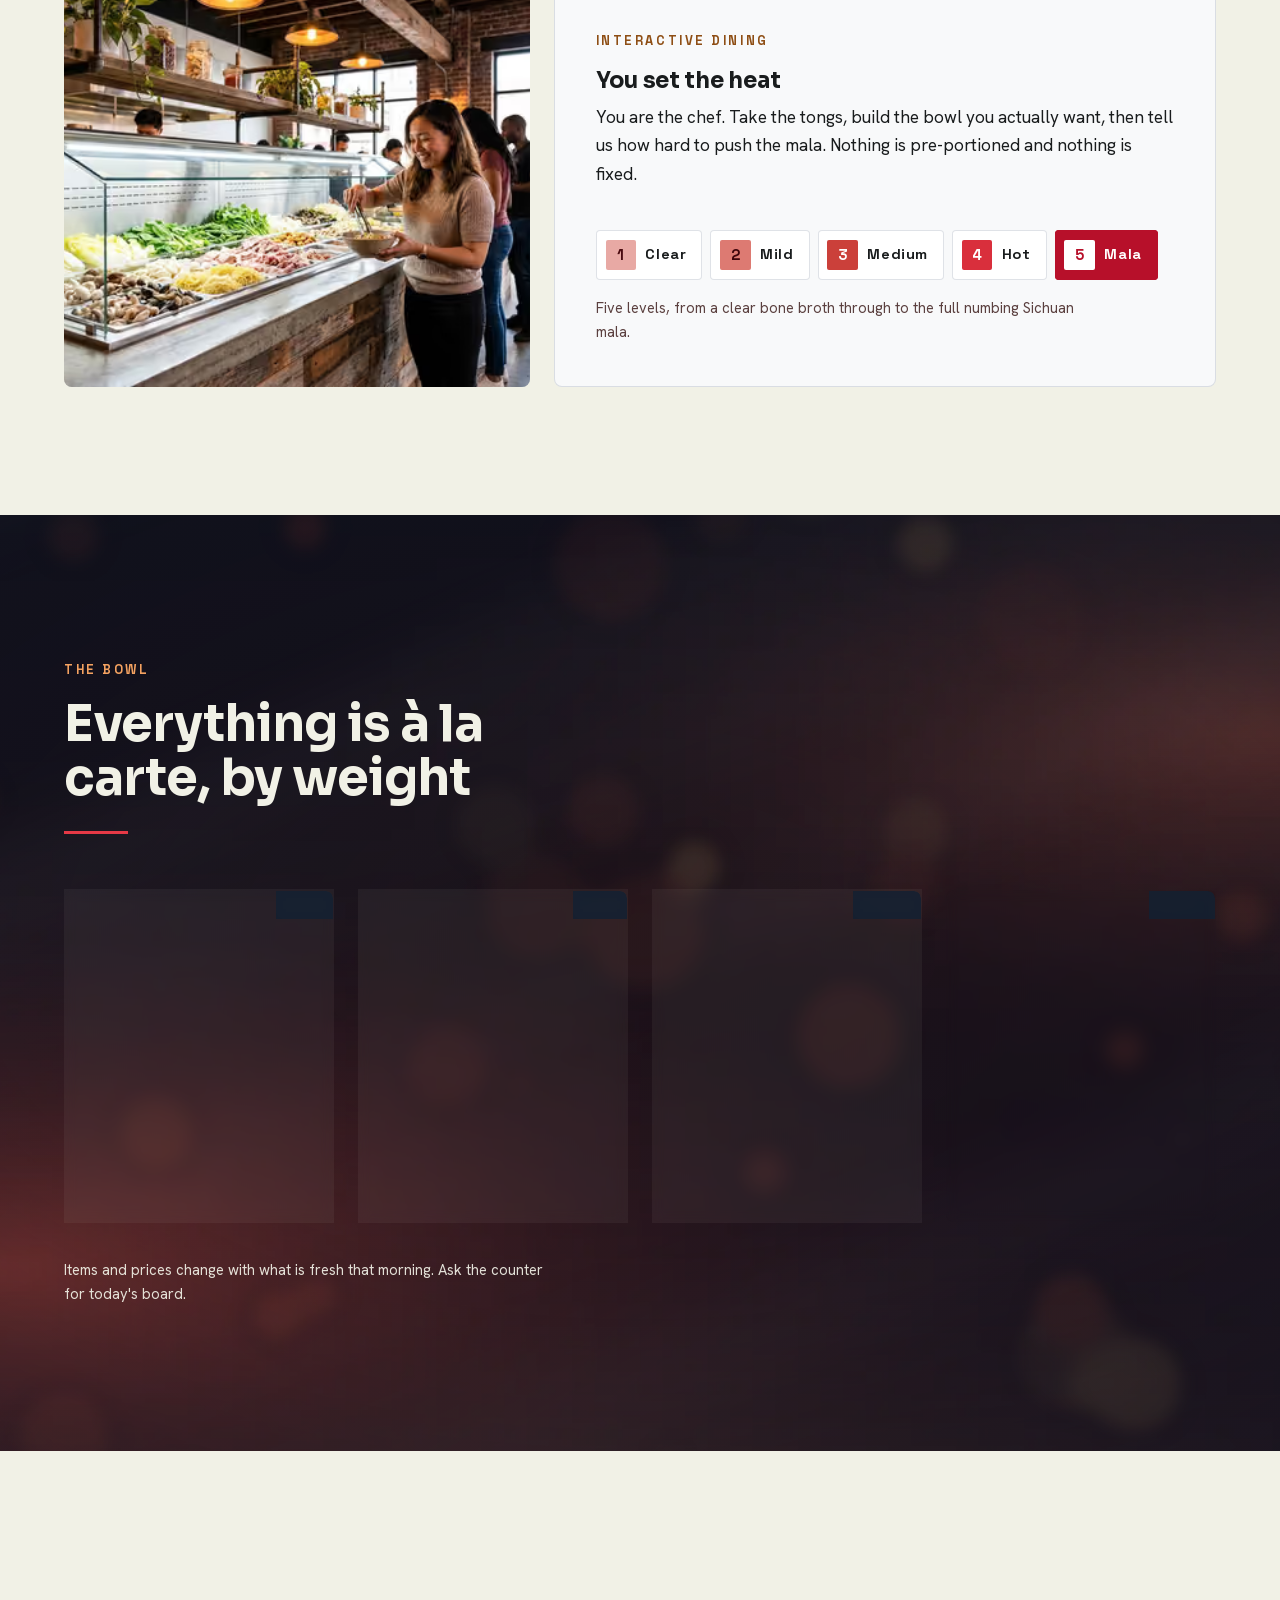
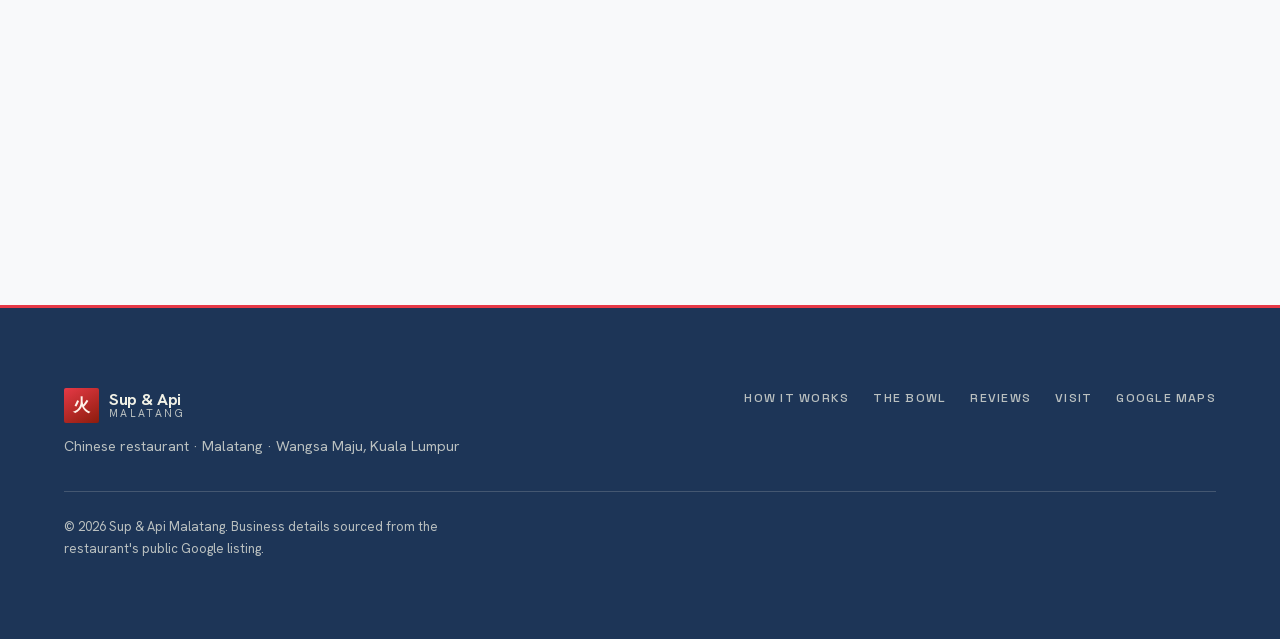
==== commit 56152adf: "Fix Vercel caching and clean-URL mismatches The deployed site was correct — live CSS was byte-identi" ====
--- a/index.html
+++ b/index.html
@@ -42,7 +42,7 @@
                      assets/img/hero/hero-1376.avif 1376w" imagesizes="100vw">
   <link rel="preload" href="assets/fonts/sora-var.woff2" as="font" type="font/woff2" crossorigin>
   <link rel="preload" href="assets/fonts/hanken-grotesk-var.woff2" as="font" type="font/woff2" crossorigin>
-  <link rel="stylesheet" href="assets/css/site.css">
+  <link rel="stylesheet" href="assets/css/site.css?v=9e3e3ae1">
 <script>document.documentElement.classList.replace('no-js','js');</script>
 </head>
 <body>
@@ -56,7 +56,7 @@
   <nav class="site-nav" aria-label="Primary">
     <a href="#how">How it works</a>
     <a href="#menu">The bowl</a>
-      <a href="menu.html">Menu &amp; order</a>
+      <a href="/menu">Menu &amp; order</a>
     <a href="#reviews">Reviews</a>
     <a href="#visit">Visit</a>
   </nav>
@@ -103,7 +103,7 @@
       <p class="hero__lede">Malatang the way it should be — you choose every skewer, noodle and
         green from the chiller, we weigh it, then cook it to order in a broth you pick.</p>
       <div class="cta-row">
-        <a class="btn btn--filled" href="menu.html#order">Order online</a>
+        <a class="btn btn--filled" href="/menu#order">Order online</a>
         <a class="btn btn--tonal" href="https://maps.app.goo.gl/9yixVFVDJVkm1ZBU8"
            target="_blank" rel="noopener">Get directions</a>
       </div>
@@ -328,7 +328,7 @@
         <article class="place place--muted reveal" style="--i:1">
           <h3>How to order</h3>
           <ul class="chips chips--plain">
-            <li>Dine-in</li><li>Takeaway</li><li><a href="menu.html#order">Order online</a></li>
+            <li>Dine-in</li><li>Takeaway</li><li><a href="/menu#order">Order online</a></li>
           </ul>
         </article>
       </div>
@@ -364,7 +364,7 @@
   <span>Call to order</span><b>013-608 0971</b>
 </a>
 
-<script src="assets/js/parallax.js" defer></script>
+<script src="assets/js/parallax.js?v=e18ce590" defer></script>
 <script type="application/ld+json">
 {
   "@context": "https://schema.org",
